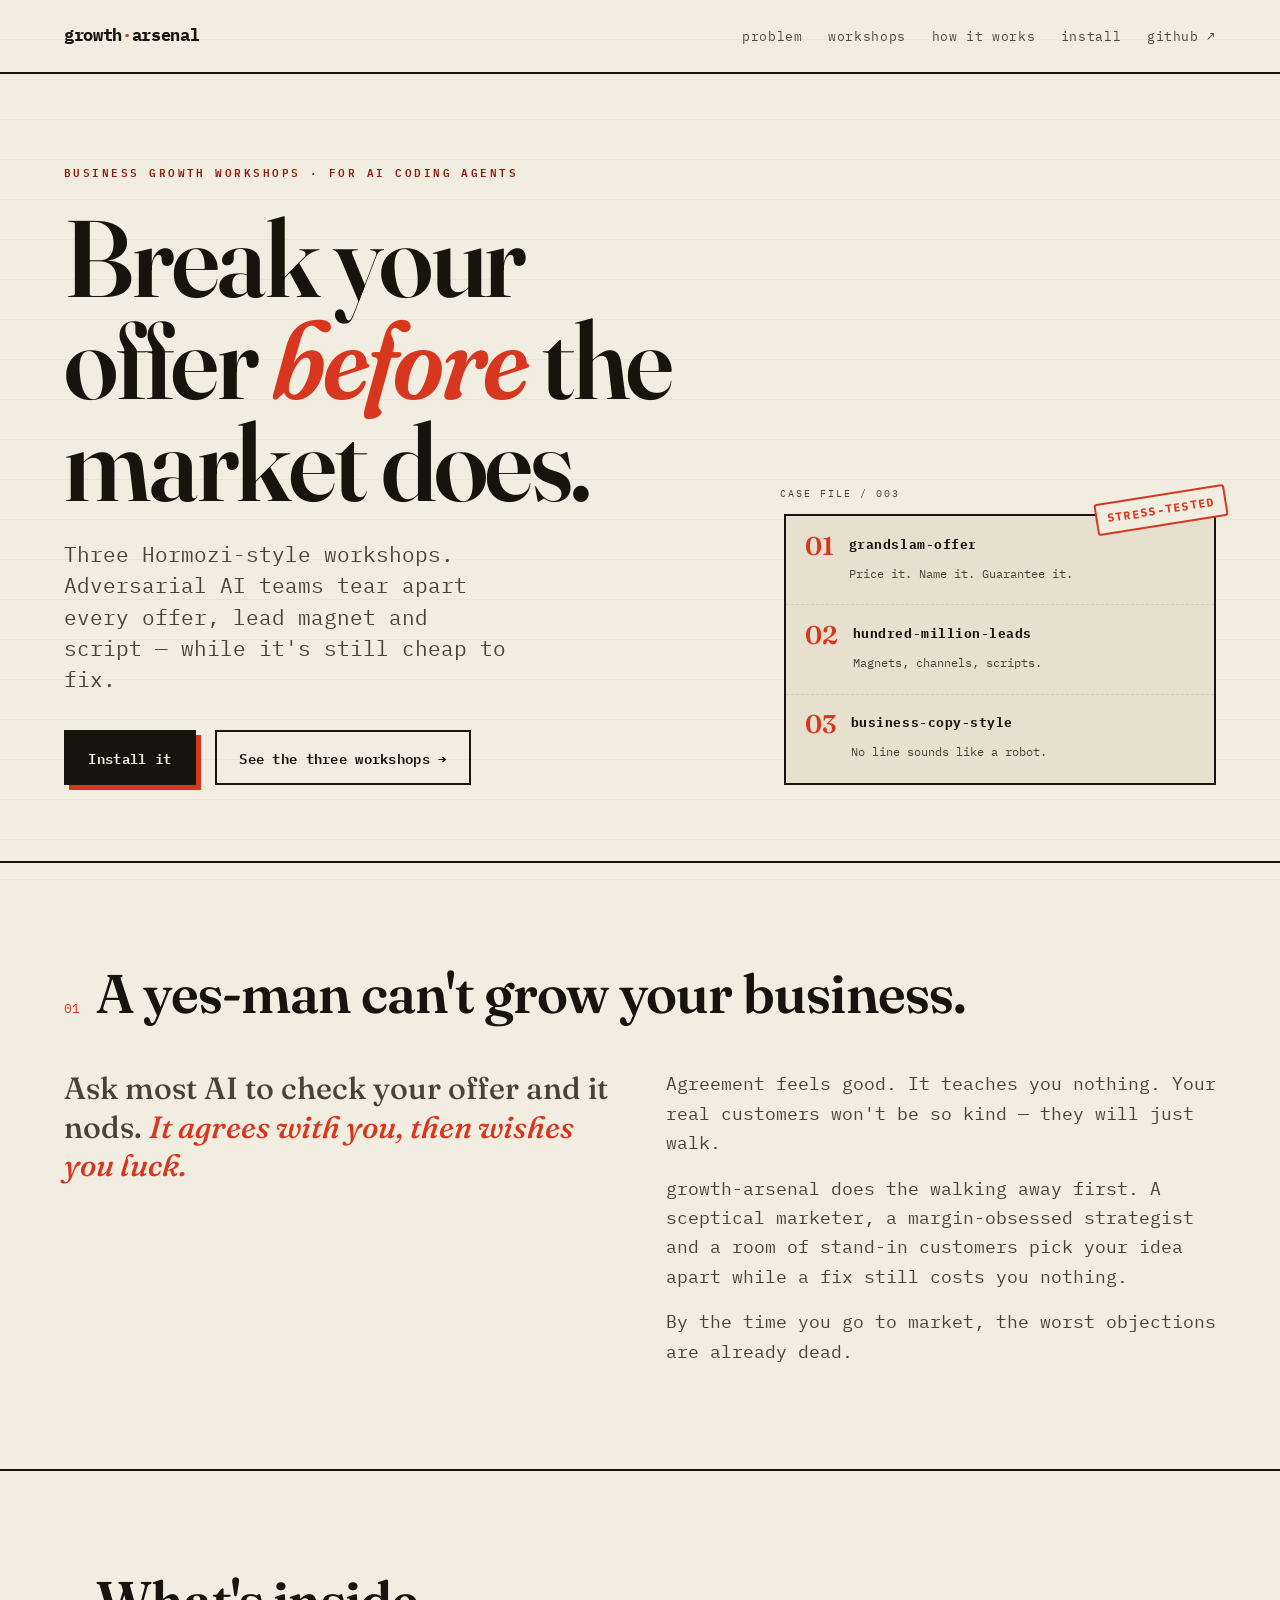
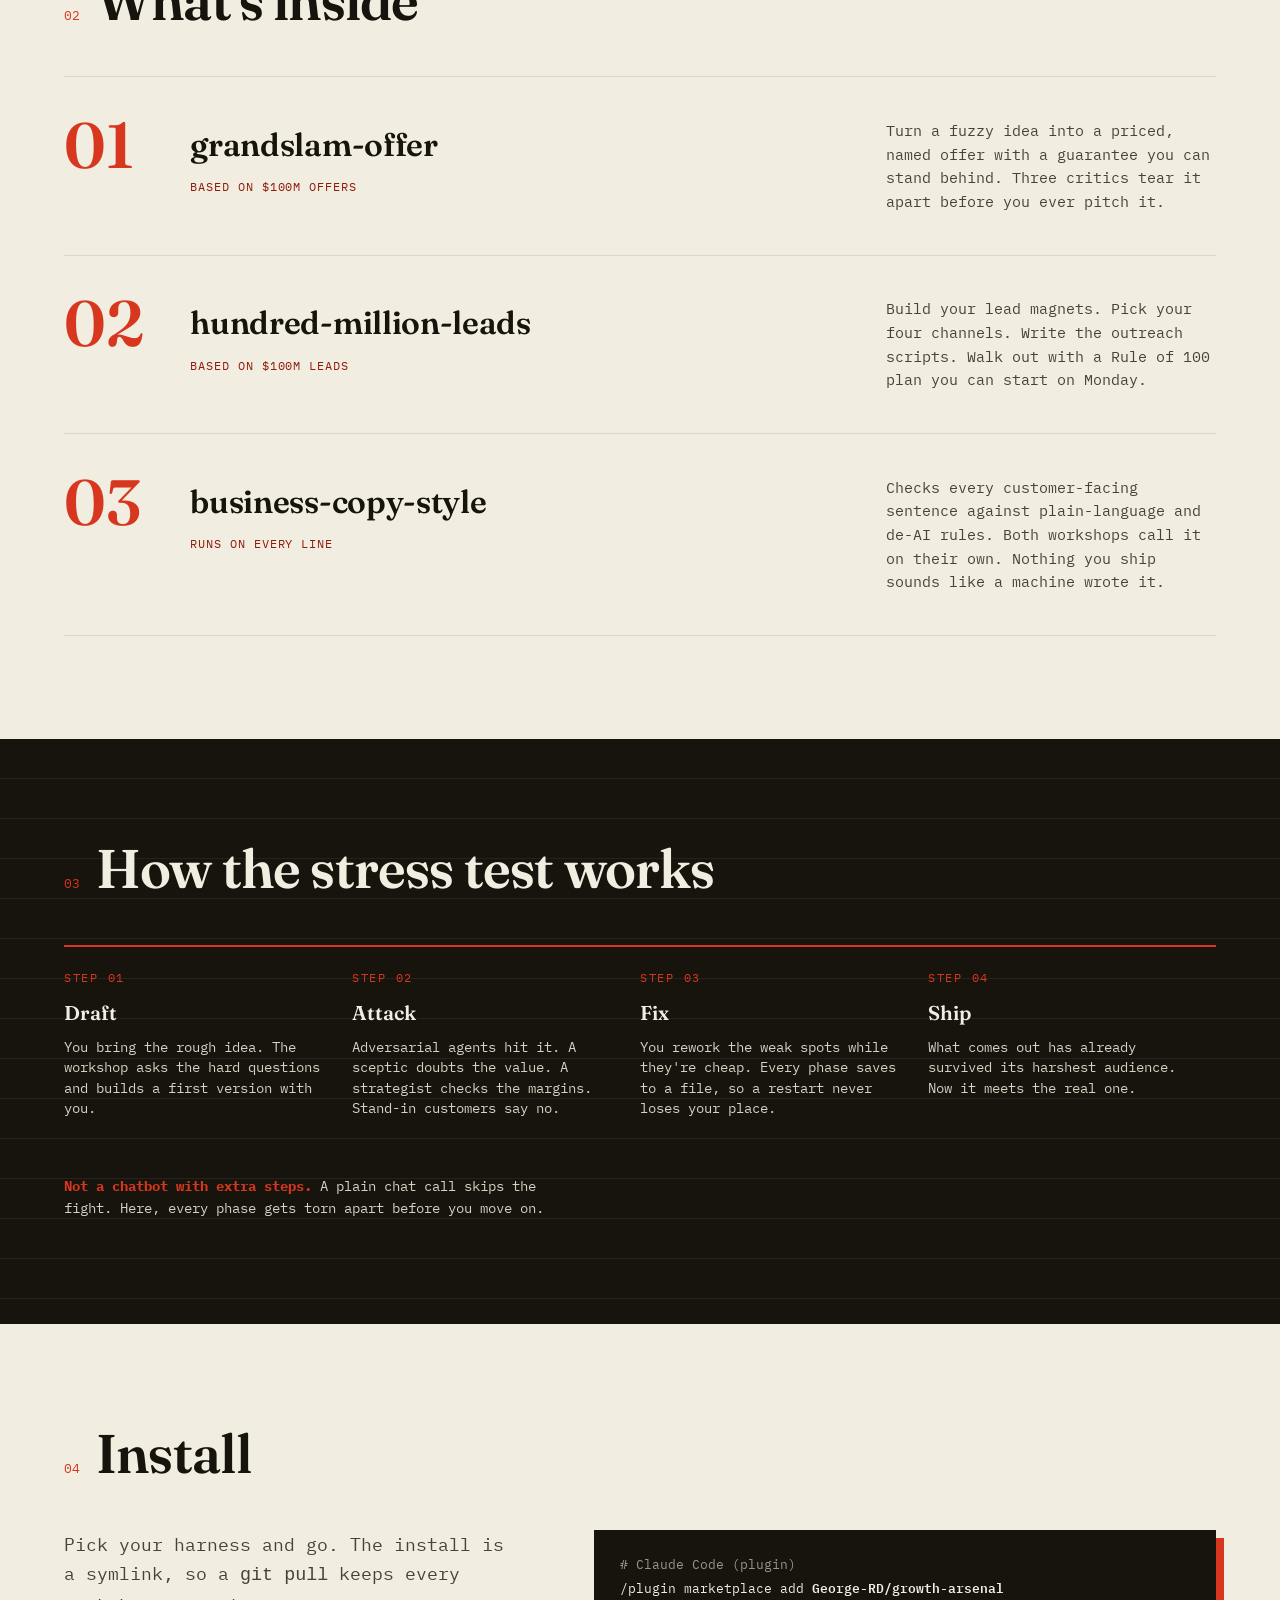
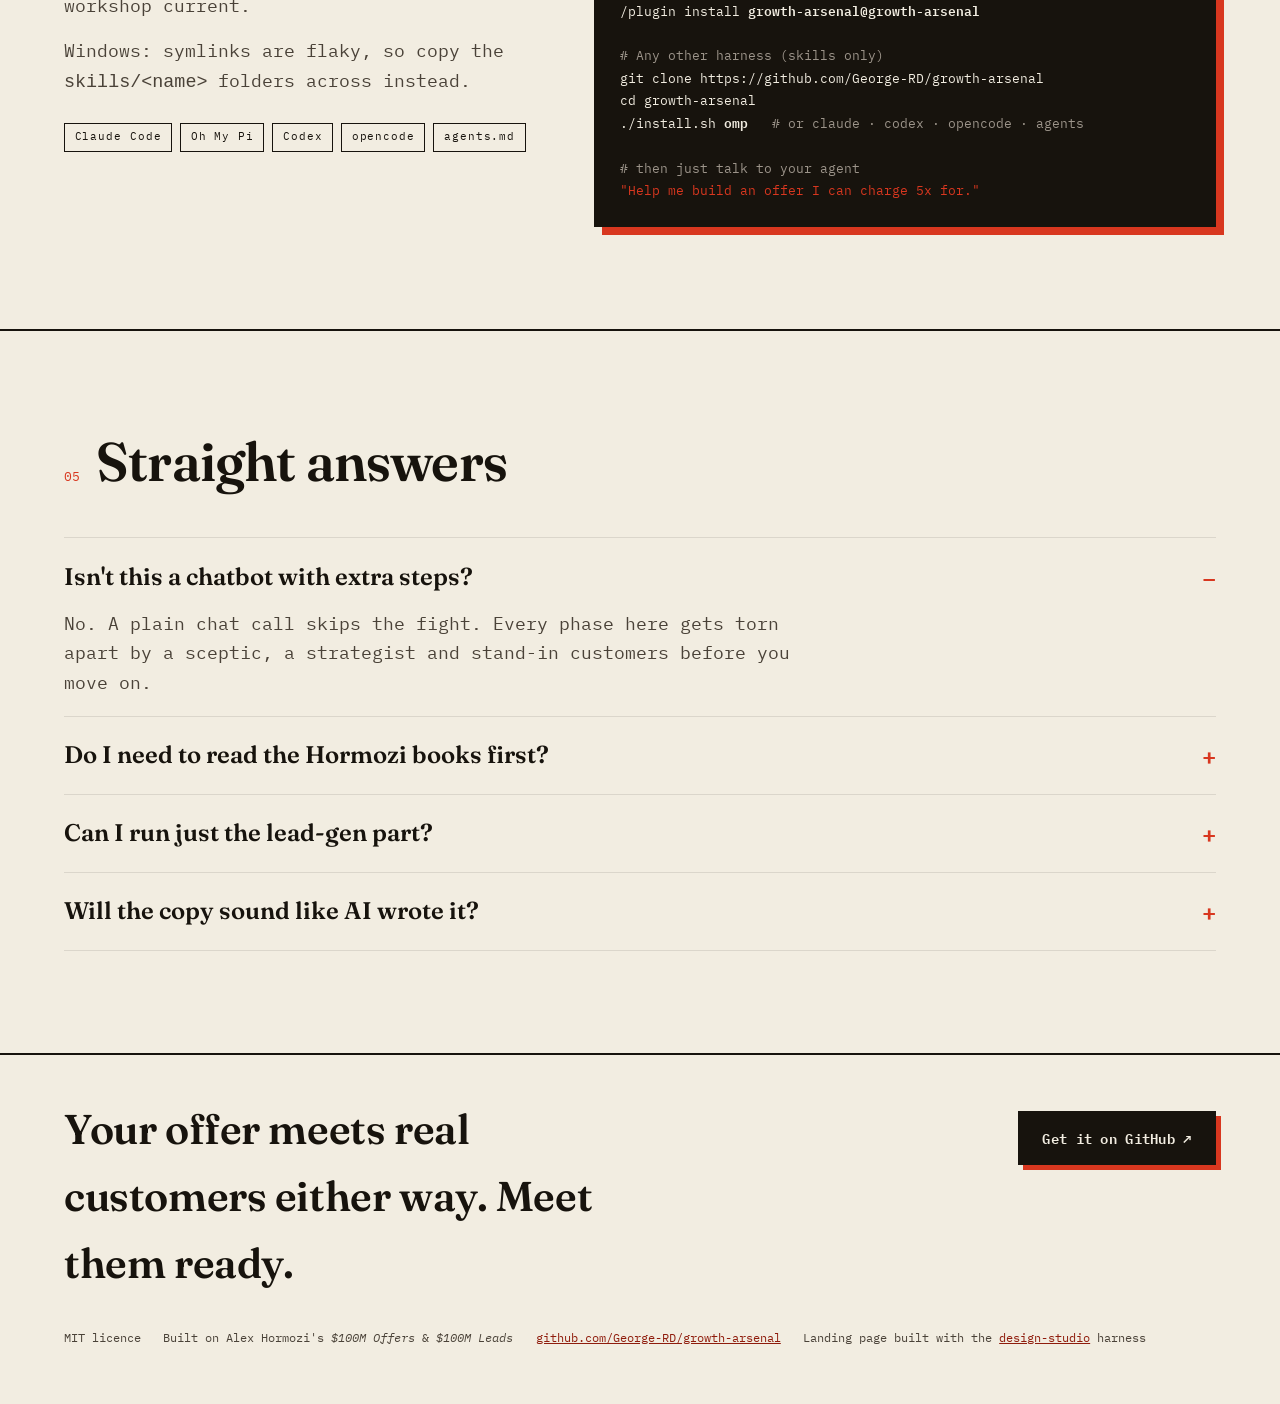
==== docs/index.html @ 95dfd035 "feat(site): add GitHub Pages landing page built with design-studio + business-copy-style" ====
<!doctype html>
<html lang="en-GB">
<head>
  <meta charset="utf-8" />
  <meta name="viewport" content="width=device-width, initial-scale=1" />
  <title>growth-arsenal — offers and lead-gen that survive real customers</title>
  <meta name="description" content="Three Hormozi-style business growth workshops for AI coding agents. Adversarial agent teams tear apart every offer, lead magnet and script before you ship it." />
  <meta property="og:title" content="growth-arsenal" />
  <meta property="og:description" content="Break your offer before the market does. Three adversarial growth workshops for AI coding agents." />
  <meta property="og:type" content="website" />
  <meta property="og:url" content="https://george-rd.github.io/growth-arsenal/" />
  <link rel="preconnect" href="https://fonts.googleapis.com" />
  <link rel="preconnect" href="https://fonts.gstatic.com" crossorigin />
  <link href="https://fonts.googleapis.com/css2?family=Fraunces:ital,opsz,wght@0,9..144,400..700;1,9..144,400..700&family=IBM+Plex+Mono:wght@400;500;600;700&display=swap" rel="stylesheet" />
  <link rel="stylesheet" href="styles.css" />
</head>
<body>

  <header class="wrap topbar">
    <div class="brand">growth<b>·</b>arsenal</div>
    <nav>
      <a href="#problem">problem</a>
      <a href="#workshops">workshops</a>
      <a href="#loop">how it works</a>
      <a href="#install">install</a>
      <a href="https://github.com/George-RD/growth-arsenal">github ↗</a>
    </nav>
  </header>

  <!-- HERO — left-anchored, asymmetric 60/40, dossier panel on the right -->
  <section class="wrap hero">
    <div class="hero-copy">
      <div class="mono-label hero-kicker">Business growth workshops · for AI coding agents</div>
      <h1>Break your offer <span class="hl">before</span> the market does.</h1>
      <p class="lede">Three Hormozi-style workshops. Adversarial AI teams tear apart every offer, lead magnet and script — while it's still cheap to fix.</p>
      <div class="hero-cta">
        <a class="btn" href="#install">Install it</a>
        <a class="btn ghost" href="#workshops">See the three workshops →</a>
      </div>
    </div>

    <aside class="dossier" aria-label="The three workshops">
      <div class="stamp">STRESS-TESTED</div>
      <div class="dossier-row">
        <div class="idx">01</div>
        <div><h4>grandslam-offer</h4><span>Price it. Name it. Guarantee it.</span></div>
      </div>
      <div class="dossier-row">
        <div class="idx">02</div>
        <div><h4>hundred-million-leads</h4><span>Magnets, channels, scripts.</span></div>
      </div>
      <div class="dossier-row">
        <div class="idx">03</div>
        <div><h4>business-copy-style</h4><span>No line sounds like a robot.</span></div>
      </div>
    </aside>
  </section>

  <!-- PROBLEM -->
  <section id="problem" class="wrap rule-top">
    <div class="sec-head"><span class="num">01</span><h2>A yes-man can't grow your business.</h2></div>
    <div class="problem-grid">
      <p class="big">Ask most AI to check your offer and it nods. <em>It agrees with you, then wishes you luck.</em></p>
      <div>
        <p>Agreement feels good. It teaches you nothing. Your real customers won't be so kind — they will just walk.</p>
        <p>growth-arsenal does the walking away first. A sceptical marketer, a margin-obsessed strategist and a room of stand-in customers pick your idea apart while a fix still costs you nothing.</p>
        <p>By the time you go to market, the worst objections are already dead.</p>
      </div>
    </div>
  </section>

  <!-- WORKSHOPS — staggered ledger, not a card grid -->
  <section id="workshops" class="wrap rule-top">
    <div class="sec-head"><span class="num">02</span><h2>What's inside</h2></div>

    <article class="workshop">
      <div class="wnum">01</div>
      <div>
        <h3>grandslam-offer</h3>
        <div class="book">Based on $100M Offers</div>
      </div>
      <p class="desc">Turn a fuzzy idea into a priced, named offer with a guarantee you can stand behind. Three critics tear it apart before you ever pitch it.</p>
    </article>

    <article class="workshop">
      <div class="wnum">02</div>
      <div>
        <h3>hundred-million-leads</h3>
        <div class="book">Based on $100M Leads</div>
      </div>
      <p class="desc">Build your lead magnets. Pick your four channels. Write the outreach scripts. Walk out with a Rule of 100 plan you can start on Monday.</p>
    </article>

    <article class="workshop">
      <div class="wnum">03</div>
      <div>
        <h3>business-copy-style</h3>
        <div class="book">Runs on every line</div>
      </div>
      <p class="desc">Checks every customer-facing sentence against plain-language and de-AI rules. Both workshops call it on their own. Nothing you ship sounds like a machine wrote it.</p>
    </article>
  </section>

  <!-- LOOP -->
  <section id="loop" class="loop">
    <div class="wrap">
      <div class="sec-head"><span class="num">03</span><h2>How the stress test works</h2></div>
      <div class="loop-steps">
        <div class="loop-step">
          <div class="st-n">STEP 01</div>
          <h4>Draft</h4>
          <p>You bring the rough idea. The workshop asks the hard questions and builds a first version with you.</p>
        </div>
        <div class="loop-step">
          <div class="st-n">STEP 02</div>
          <h4>Attack</h4>
          <p>Adversarial agents hit it. A sceptic doubts the value. A strategist checks the margins. Stand-in customers say no.</p>
        </div>
        <div class="loop-step">
          <div class="st-n">STEP 03</div>
          <h4>Fix</h4>
          <p>You rework the weak spots while they're cheap. Every phase saves to a file, so a restart never loses your place.</p>
        </div>
        <div class="loop-step">
          <div class="st-n">STEP 04</div>
          <h4>Ship</h4>
          <p>What comes out has already survived its harshest audience. Now it meets the real one.</p>
        </div>
      </div>
      <p class="loop-note"><b>Not a chatbot with extra steps.</b> A plain chat call skips the fight. Here, every phase gets torn apart before you move on.</p>
    </div>
  </section>

  <!-- INSTALL -->
  <section id="install" class="wrap rule-top">
    <div class="sec-head"><span class="num">04</span><h2>Install</h2></div>
    <div class="install-grid">
      <div>
        <p>Pick your harness and go. The install is a symlink, so a <code>git pull</code> keeps every workshop current.</p>
        <p>Windows: symlinks are flaky, so copy the <code>skills/&lt;name&gt;</code> folders across instead.</p>
        <div class="harness-list">
          <span>Claude Code</span><span>Oh My Pi</span><span>Codex</span><span>opencode</span><span>agents.md</span>
        </div>
      </div>
      <pre class="code"><span class="cm"># Claude Code (plugin)</span>
/plugin marketplace add <b>George-RD/growth-arsenal</b>
/plugin install <b>growth-arsenal@growth-arsenal</b>

<span class="cm"># Any other harness (skills only)</span>
git clone https://github.com/George-RD/growth-arsenal
cd growth-arsenal
./install.sh <b>omp</b>   <span class="cm"># or claude · codex · opencode · agents</span>

<span class="cm"># then just talk to your agent</span>
<span class="ok">"Help me build an offer I can charge 5x for."</span></pre>
    </div>
  </section>

  <!-- FAQ -->
  <section class="wrap rule-top faq">
    <div class="sec-head"><span class="num">05</span><h2>Straight answers</h2></div>
    <details open>
      <summary>Isn't this a chatbot with extra steps?</summary>
      <p>No. A plain chat call skips the fight. Every phase here gets torn apart by a sceptic, a strategist and stand-in customers before you move on.</p>
    </details>
    <details>
      <summary>Do I need to read the Hormozi books first?</summary>
      <p>No. The workshop asks the questions and builds the offer with you, one phase at a time.</p>
    </details>
    <details>
      <summary>Can I run just the lead-gen part?</summary>
      <p>Yes. Each skill stands alone. The leads workshop will nudge you to do the offer first, but it won't block you either way.</p>
    </details>
    <details>
      <summary>Will the copy sound like AI wrote it?</summary>
      <p>No. Every customer-facing line runs through business-copy-style. Plain words. Short sentences. No robot tells.</p>
    </details>
  </section>

  <!-- FOOTER -->
  <footer class="wrap">
    <div class="foot-top">
      <div class="big">Your offer meets real customers either way. Meet them ready.</div>
      <a class="btn" href="https://github.com/George-RD/growth-arsenal">Get it on GitHub ↗</a>
    </div>
    <div class="foot-meta">
      <span>MIT licence</span>
      <span>Built on Alex Hormozi's <em>$100M Offers</em> &amp; <em>$100M Leads</em></span>
      <a href="https://github.com/George-RD/growth-arsenal">github.com/George-RD/growth-arsenal</a>
      <span>Landing page built with the <a href="https://github.com/George-RD/design-studio">design-studio</a> harness</span>
    </div>
  </footer>

</body>
</html>
---- docs/styles.css ----
/* growth-arsenal landing — "interrogation-room severity, plain-spoken warmth"
   Palette as CSS custom properties. Vermilion signal = the adversarial review.
   No purple, no card grid, no centered hero. Left-anchored, asymmetric. */

:root {
  --paper: #f2ede1;
  --paper-2: #e8e0cf;
  --ink: #17130d;
  --ink-soft: #4a4238;
  --signal: #d8371f;      /* vermilion — the red pen */
  --signal-ink: #8f1c0c;
  --line: #17130d1a;
  --stamp: #d8371f;

  --serif: "Fraunces", Georgia, serif;
  --mono: "IBM Plex Mono", ui-monospace, monospace;

  --edge: clamp(1.25rem, 5vw, 6rem);
  --maxw: 1320px;
}

* { box-sizing: border-box; margin: 0; padding: 0; }

html { scroll-behavior: smooth; }

body {
  background: var(--paper);
  color: var(--ink);
  font-family: var(--mono);
  font-size: clamp(1rem, 0.9rem + 0.4vw, 1.15rem);
  line-height: 1.6;
  -webkit-font-smoothing: antialiased;
  overflow-x: hidden;
}

/* faint paper grain / rule lines so the field isn't flat white */
body::before {
  content: "";
  position: fixed;
  inset: 0;
  pointer-events: none;
  background-image: repeating-linear-gradient(
    to bottom, transparent 0 39px, var(--line) 39px 40px);
  opacity: 0.35;
  z-index: 0;
}

a { color: inherit; }

.wrap { max-width: var(--maxw); margin-inline: auto; padding-inline: var(--edge); position: relative; z-index: 1; }

.mono-label {
  font-family: var(--mono);
  font-size: 0.7rem;
  letter-spacing: 0.22em;
  text-transform: uppercase;
  color: var(--signal-ink);
  font-weight: 600;
}

/* ---------- top bar ---------- */
.topbar {
  display: flex;
  align-items: baseline;
  justify-content: space-between;
  padding-block: 1.4rem;
  border-bottom: 2px solid var(--ink);
}
.brand {
  font-family: var(--mono);
  font-weight: 700;
  letter-spacing: -0.02em;
  font-size: 1.05rem;
}
.brand b { color: var(--signal); }
.topbar nav { display: flex; gap: clamp(0.8rem, 2vw, 2rem); font-size: 0.8rem; letter-spacing: 0.05em; }
.topbar nav a { text-decoration: none; opacity: 0.75; }
.topbar nav a:hover { opacity: 1; color: var(--signal); }

/* ---------- hero ---------- */
.hero {
  display: grid;
  grid-template-columns: 1.55fr 1fr;
  gap: clamp(1.5rem, 4vw, 4rem);
  padding-block: clamp(3rem, 7vw, 6.5rem) clamp(3rem, 6vw, 5rem);
  align-items: end;
}
.hero-kicker { margin-bottom: 1.6rem; }
.hero h1 {
  font-family: var(--serif);
  font-weight: 600;
  font-variation-settings: "opsz" 144, "SOFT" 0, "WONK" 1;
  font-size: clamp(2.8rem, 8.5vw, 7.2rem);
  line-height: 0.94;
  letter-spacing: -0.02em;
  text-wrap: balance;
}
.hero h1 .hl {
  color: var(--signal);
  font-style: italic;
  font-variation-settings: "opsz" 144, "SOFT" 60, "WONK" 1;
}
.hero p.lede {
  margin-top: 1.6rem;
  max-width: 34ch;
  font-size: clamp(1.05rem, 1rem + 0.5vw, 1.3rem);
  line-height: 1.5;
  color: var(--ink-soft);
}
.hero-cta { margin-top: 2.2rem; display: flex; flex-wrap: wrap; gap: 0.9rem 1.2rem; align-items: center; }

.btn {
  font-family: var(--mono);
  font-weight: 600;
  font-size: 0.9rem;
  letter-spacing: 0.02em;
  text-decoration: none;
  padding: 0.85rem 1.4rem;
  border: 2px solid var(--ink);
  background: var(--ink);
  color: var(--paper);
  transition: transform 0.12s ease, box-shadow 0.12s ease;
  box-shadow: 5px 5px 0 var(--signal);
}
.btn:hover { transform: translate(-2px, -2px); box-shadow: 7px 7px 0 var(--signal); }
.btn.ghost { background: transparent; color: var(--ink); box-shadow: none; }
.btn.ghost:hover { box-shadow: none; color: var(--signal); border-color: var(--signal); transform: none; }

/* the dossier panel — 3 skills stacked like a case file, not a grid */
.dossier {
  border: 2px solid var(--ink);
  background: var(--paper-2);
  position: relative;
  align-self: end;
}
.dossier::before {
  content: "CASE FILE / 003";
  position: absolute;
  top: -1.9rem; left: -0.4rem;
  font-family: var(--mono);
  font-size: 0.62rem;
  letter-spacing: 0.2em;
  color: var(--ink-soft);
}
.stamp {
  position: absolute;
  top: -1.4rem; right: -0.8rem;
  transform: rotate(-9deg);
  border: 2.5px solid var(--stamp);
  color: var(--stamp);
  font-family: var(--mono);
  font-weight: 700;
  font-size: 0.72rem;
  letter-spacing: 0.12em;
  padding: 0.3rem 0.6rem;
  background: var(--paper);
  border-radius: 3px;
}
.dossier-row {
  display: grid;
  grid-template-columns: auto 1fr;
  gap: 0.9rem;
  padding: 1.1rem 1.2rem;
  border-bottom: 1.5px dashed var(--line);
}
.dossier-row:last-child { border-bottom: 0; }
.dossier-row .idx { font-family: var(--serif); font-size: 1.6rem; font-weight: 600; color: var(--signal); line-height: 1; }
.dossier-row h4 { font-family: var(--mono); font-size: 0.82rem; letter-spacing: 0.04em; margin-bottom: 0.15rem; }
.dossier-row span { font-size: 0.75rem; color: var(--ink-soft); }

/* ---------- section scaffolding ---------- */
section { padding-block: clamp(3.5rem, 8vw, 7rem); position: relative; }
.rule-top { border-top: 2px solid var(--ink); }

.sec-head { display: flex; align-items: baseline; gap: 1rem; margin-bottom: clamp(1.8rem, 4vw, 3rem); }
.sec-head .num { font-family: var(--mono); font-size: 0.8rem; color: var(--signal); }
.sec-head h2 {
  font-family: var(--serif);
  font-weight: 600;
  font-size: clamp(1.9rem, 4.5vw, 3.4rem);
  line-height: 1.02;
  letter-spacing: -0.015em;
  text-wrap: balance;
}

/* ---------- problem ---------- */
.problem-grid { display: grid; grid-template-columns: 1fr 1fr; gap: clamp(1.5rem, 4vw, 3.5rem); align-items: start; }
.problem-grid .big {
  font-family: var(--serif);
  font-size: clamp(1.5rem, 2.4vw, 2.1rem);
  line-height: 1.25;
  font-weight: 500;
}
.problem-grid .big em { color: var(--signal); font-style: italic; }
.problem-grid p { color: var(--ink-soft); margin-bottom: 1rem; }
.problem-grid p:last-child { margin-bottom: 0; }

/* ---------- workshops: staggered ledger, alternating alignment ---------- */
.workshop {
  display: grid;
  grid-template-columns: 5.5rem 1fr minmax(0, 30ch);
  gap: clamp(1rem, 3vw, 2.5rem);
  padding-block: clamp(1.8rem, 3.5vw, 2.6rem);
  border-top: 1.5px solid var(--line);
  align-items: start;
}
.workshop:last-child { border-bottom: 1.5px solid var(--line); }
.workshop .wnum {
  font-family: var(--serif);
  font-size: clamp(2.4rem, 5vw, 4rem);
  font-weight: 600;
  color: var(--signal);
  line-height: 0.8;
}
.workshop h3 { font-family: var(--serif); font-weight: 600; font-size: clamp(1.4rem, 2.6vw, 2rem); letter-spacing: -0.01em; }
.workshop .book { font-family: var(--mono); font-size: 0.72rem; letter-spacing: 0.08em; color: var(--signal-ink); margin-top: 0.5rem; text-transform: uppercase; }
.workshop p { color: var(--ink-soft); font-size: 0.95rem; line-height: 1.55; }
.workshop:hover .wnum { transform: translateX(6px); transition: transform 0.15s ease; }

/* ---------- loop / how it works ---------- */
.loop { background: var(--ink); color: var(--paper); }
.loop::after {
  content: ""; position: absolute; inset: 0;
  background-image: repeating-linear-gradient(to bottom, transparent 0 39px, #ffffff10 39px 40px);
  pointer-events: none;
}
.loop .sec-head h2 { color: var(--paper); }
.loop .sec-head .num { color: var(--signal); }
.loop-steps { display: grid; grid-template-columns: repeat(4, 1fr); gap: 0; counter-reset: step; }
.loop-step { padding: 1.4rem 1.2rem 1.4rem 0; border-top: 2px solid var(--signal); }
.loop-step .st-n { font-family: var(--mono); font-size: 0.72rem; color: var(--signal); letter-spacing: 0.15em; }
.loop-step h4 { font-family: var(--serif); font-weight: 600; font-size: 1.25rem; margin: 0.6rem 0 0.5rem; }
.loop-step p { font-size: 0.85rem; color: #d8d1c2; line-height: 1.5; }
.loop-note { margin-top: 2.2rem; font-family: var(--mono); font-size: 0.85rem; color: #d8d1c2; max-width: 60ch; }
.loop-note b { color: var(--signal); }

/* ---------- install ---------- */
.install-grid { display: grid; grid-template-columns: 1fr 1.3fr; gap: clamp(1.5rem, 4vw, 3.5rem); align-items: start; }
.install-grid p { color: var(--ink-soft); margin-bottom: 1rem; max-width: 40ch; }
.code {
  background: var(--ink);
  color: var(--paper);
  font-family: var(--mono);
  font-size: 0.82rem;
  line-height: 1.7;
  padding: 1.4rem 1.5rem;
  border: 2px solid var(--ink);
  overflow-x: auto;
  box-shadow: 8px 8px 0 var(--signal);
}
.code .cm { color: #9c948a; }
.code .ok { color: var(--signal); }
.code b { color: #f2ede1; font-weight: 600; }
.harness-list { margin-top: 1.6rem; display: flex; flex-wrap: wrap; gap: 0.5rem; }
.harness-list span {
  font-family: var(--mono); font-size: 0.7rem; letter-spacing: 0.08em;
  border: 1.5px solid var(--ink); padding: 0.3rem 0.6rem;
}

/* ---------- faq ---------- */
.faq details {
  border-top: 1.5px solid var(--line);
  padding: 1.2rem 0;
}
.faq details:last-child { border-bottom: 1.5px solid var(--line); }
.faq summary {
  font-family: var(--serif); font-weight: 600; font-size: clamp(1.15rem, 2vw, 1.5rem);
  cursor: pointer; list-style: none; display: flex; justify-content: space-between; gap: 1rem;
}
.faq summary::-webkit-details-marker { display: none; }
.faq summary::after { content: "+"; color: var(--signal); font-family: var(--mono); }
.faq details[open] summary::after { content: "\2212"; }
.faq p { color: var(--ink-soft); margin-top: 0.8rem; max-width: 66ch; }

/* ---------- footer ---------- */
footer { border-top: 2px solid var(--ink); padding-block: 2.6rem 3.5rem; }
.foot-top { display: flex; flex-wrap: wrap; justify-content: space-between; gap: 1.5rem; align-items: baseline; }
.foot-top .big { font-family: var(--serif); font-weight: 600; font-size: clamp(1.6rem, 4vw, 2.6rem); letter-spacing: -0.01em; max-width: 22ch; }
.foot-meta { font-size: 0.78rem; color: var(--ink-soft); margin-top: 2rem; display: flex; flex-wrap: wrap; gap: 0.4rem 1.4rem; }
.foot-meta a { color: var(--signal-ink); }

/* ---------- responsive ---------- */
@media (max-width: 860px) {
  .hero { grid-template-columns: 1fr; align-items: start; }
  .dossier { margin-top: 2.5rem; }
  .problem-grid, .install-grid { grid-template-columns: 1fr; }
  .loop-steps { grid-template-columns: 1fr 1fr; }
  .workshop { grid-template-columns: 3rem 1fr; }
  .workshop p.desc { grid-column: 1 / -1; }
}
@media (max-width: 520px) {
  .topbar nav { display: none; }
  .loop-steps { grid-template-columns: 1fr; }
  .stamp { right: 0; top: -1.2rem; font-size: 0.64rem; }
  .hero h1 { font-size: clamp(2.6rem, 12vw, 4rem); }
}

@media (prefers-reduced-motion: reduce) {
  * { scroll-behavior: auto; transition: none !important; }
}
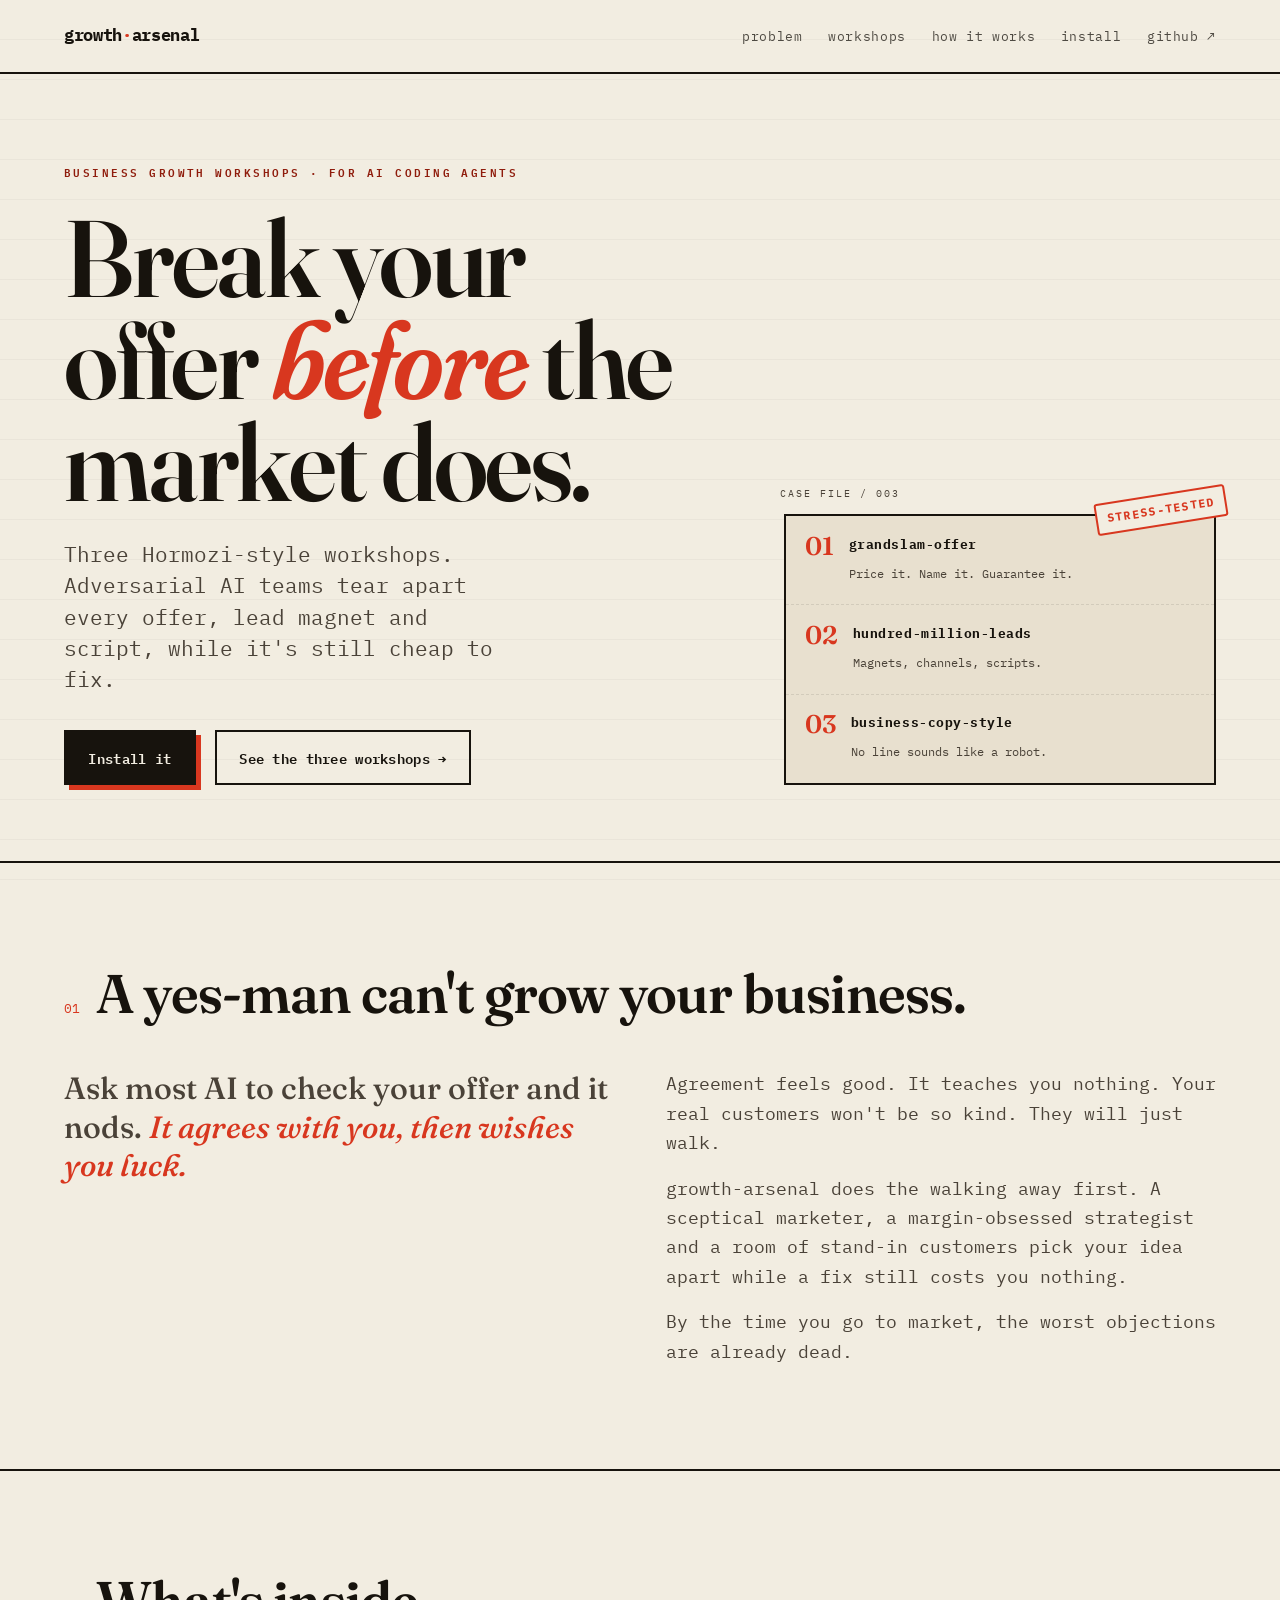
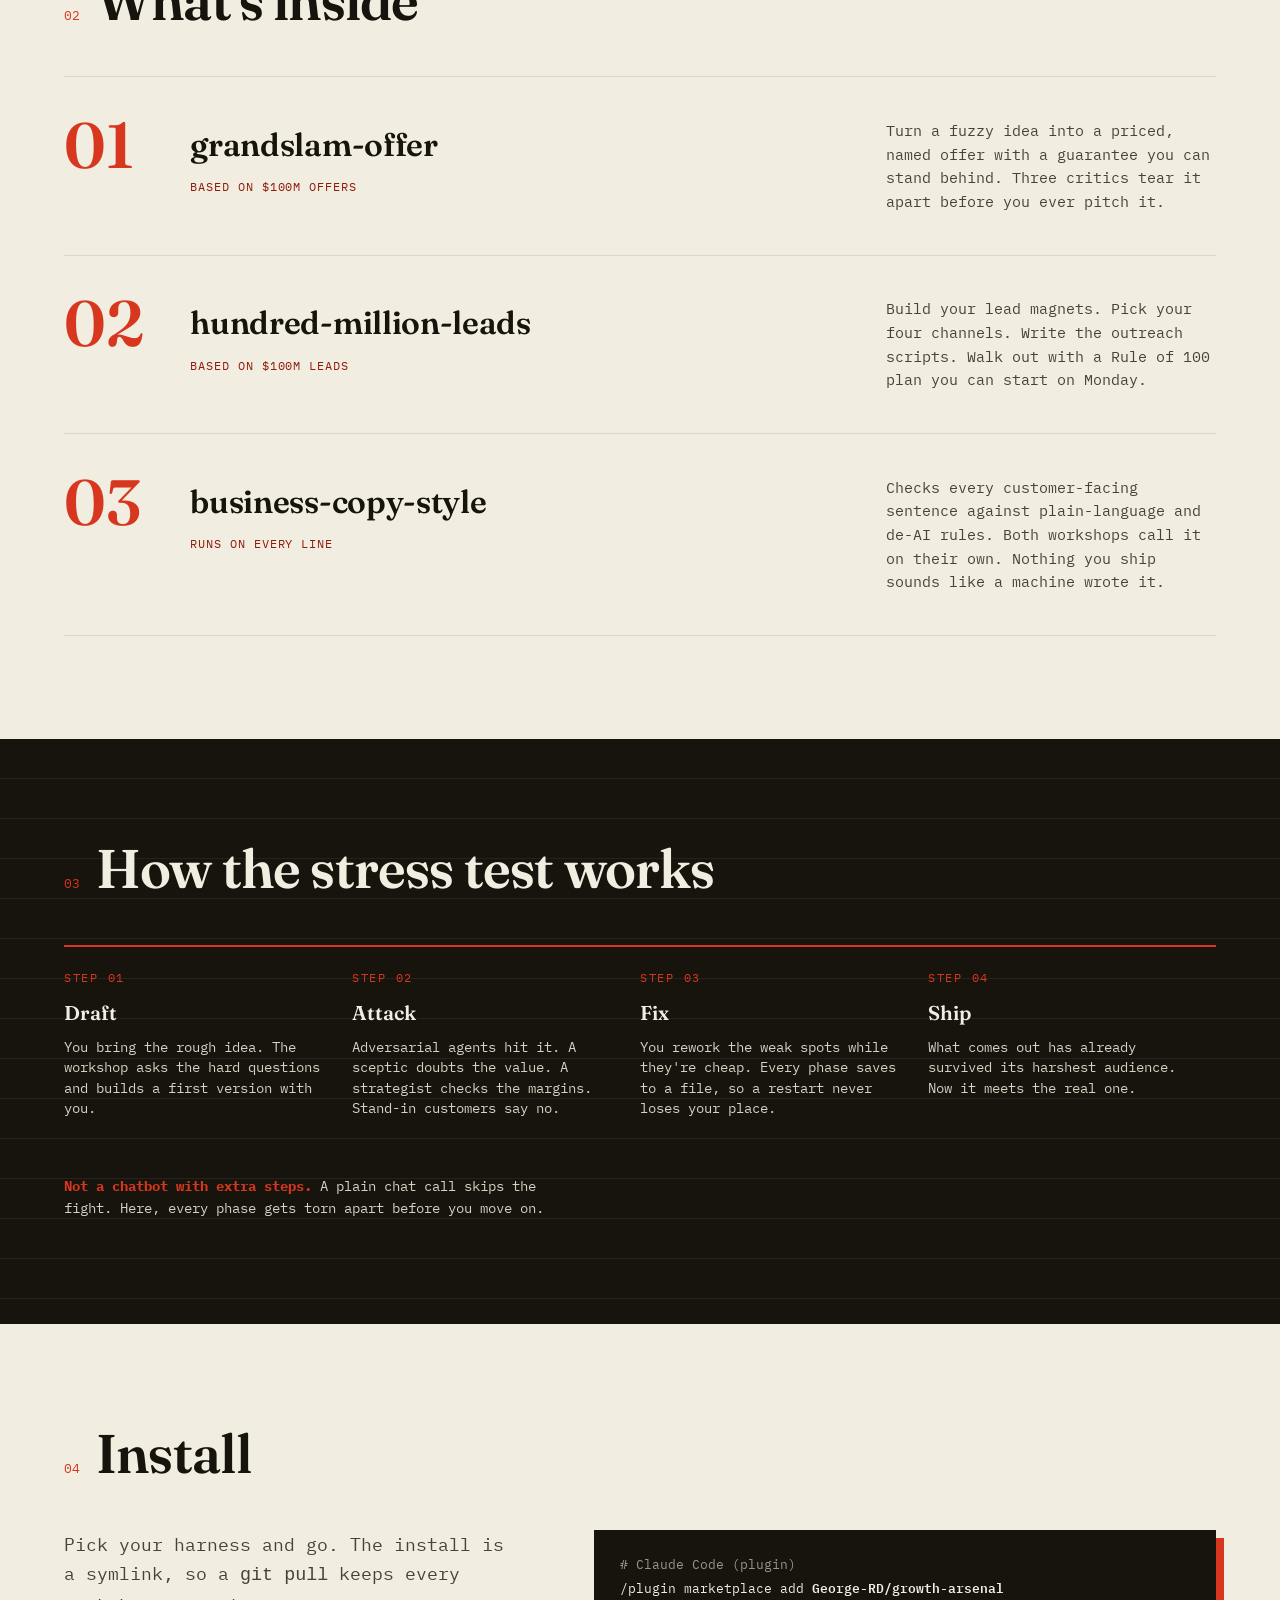
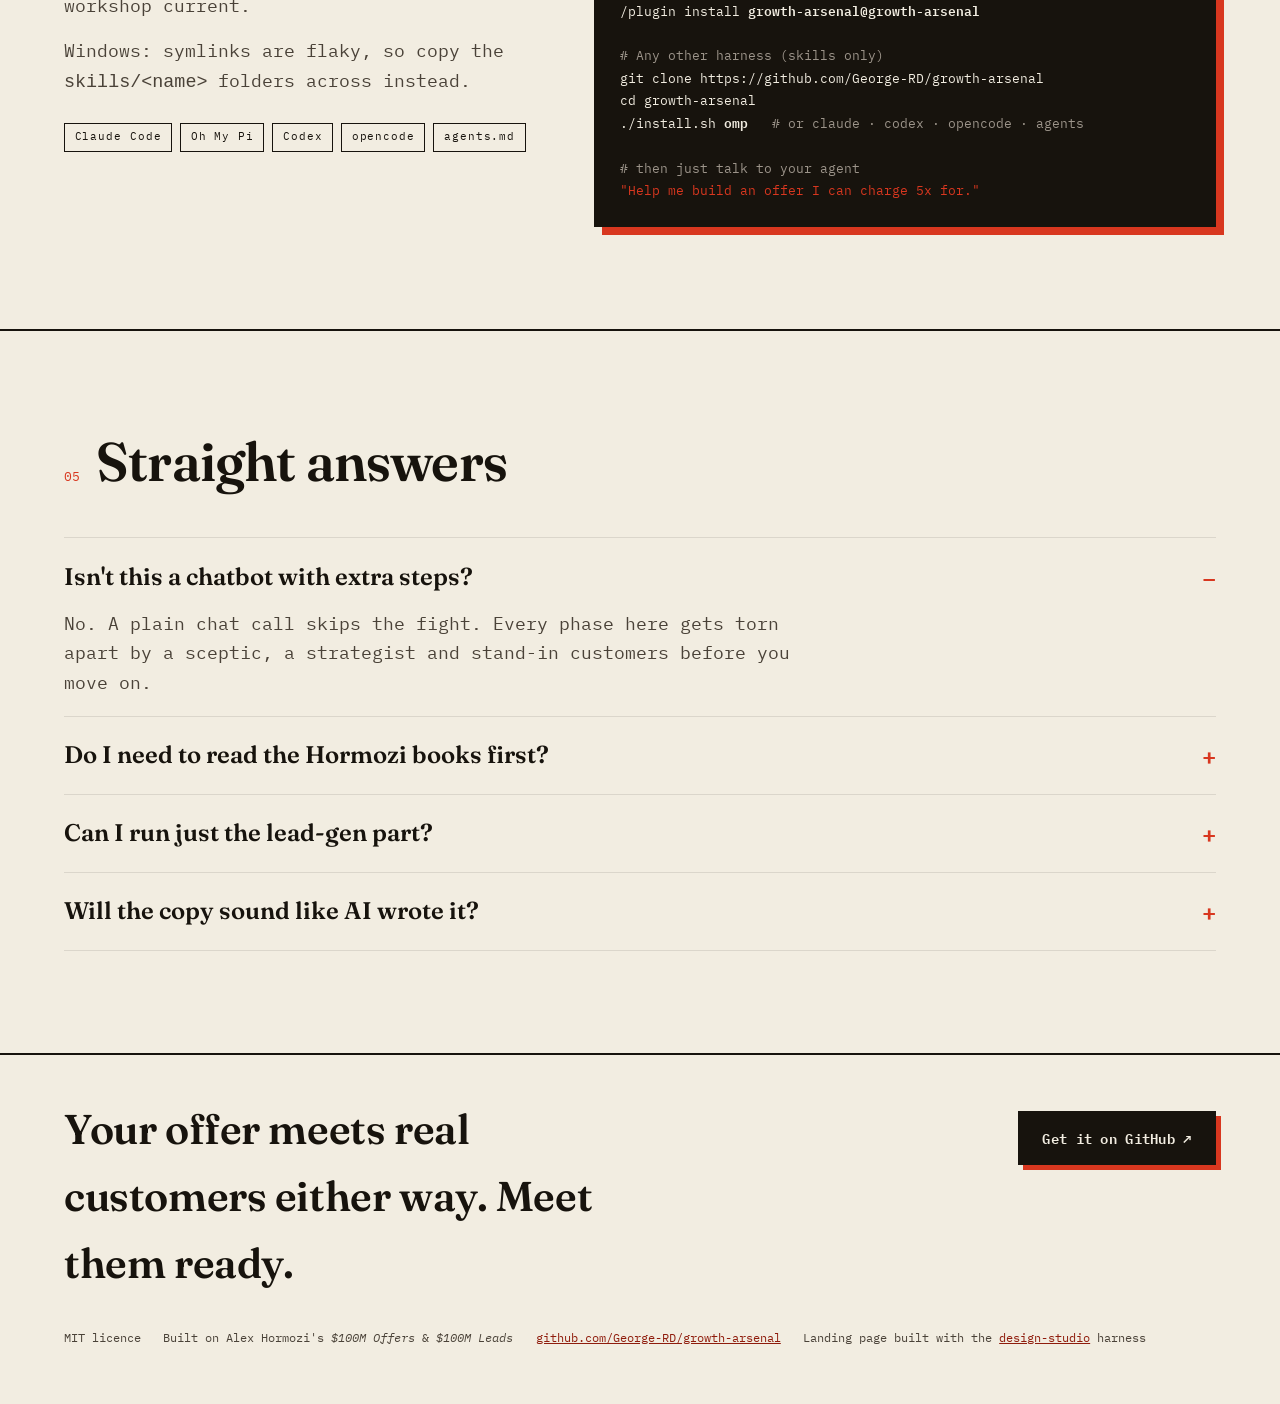
==== commit b0aba2aa: "fix(copy): cut em dashes from landing + README marketing copy Dogfooded business-copy-style's own co" ====
--- a/docs/index.html
+++ b/docs/index.html
@@ -32,7 +32,7 @@
     <div class="hero-copy">
       <div class="mono-label hero-kicker">Business growth workshops · for AI coding agents</div>
       <h1>Break your offer <span class="hl">before</span> the market does.</h1>
-      <p class="lede">Three Hormozi-style workshops. Adversarial AI teams tear apart every offer, lead magnet and script — while it's still cheap to fix.</p>
+      <p class="lede">Three Hormozi-style workshops. Adversarial AI teams tear apart every offer, lead magnet and script, while it's still cheap to fix.</p>
       <div class="hero-cta">
         <a class="btn" href="#install">Install it</a>
         <a class="btn ghost" href="#workshops">See the three workshops →</a>
@@ -62,7 +62,7 @@
     <div class="problem-grid">
       <p class="big">Ask most AI to check your offer and it nods. <em>It agrees with you, then wishes you luck.</em></p>
       <div>
-        <p>Agreement feels good. It teaches you nothing. Your real customers won't be so kind — they will just walk.</p>
+        <p>Agreement feels good. It teaches you nothing. Your real customers won't be so kind. They will just walk.</p>
         <p>growth-arsenal does the walking away first. A sceptical marketer, a margin-obsessed strategist and a room of stand-in customers pick your idea apart while a fix still costs you nothing.</p>
         <p>By the time you go to market, the worst objections are already dead.</p>
       </div>
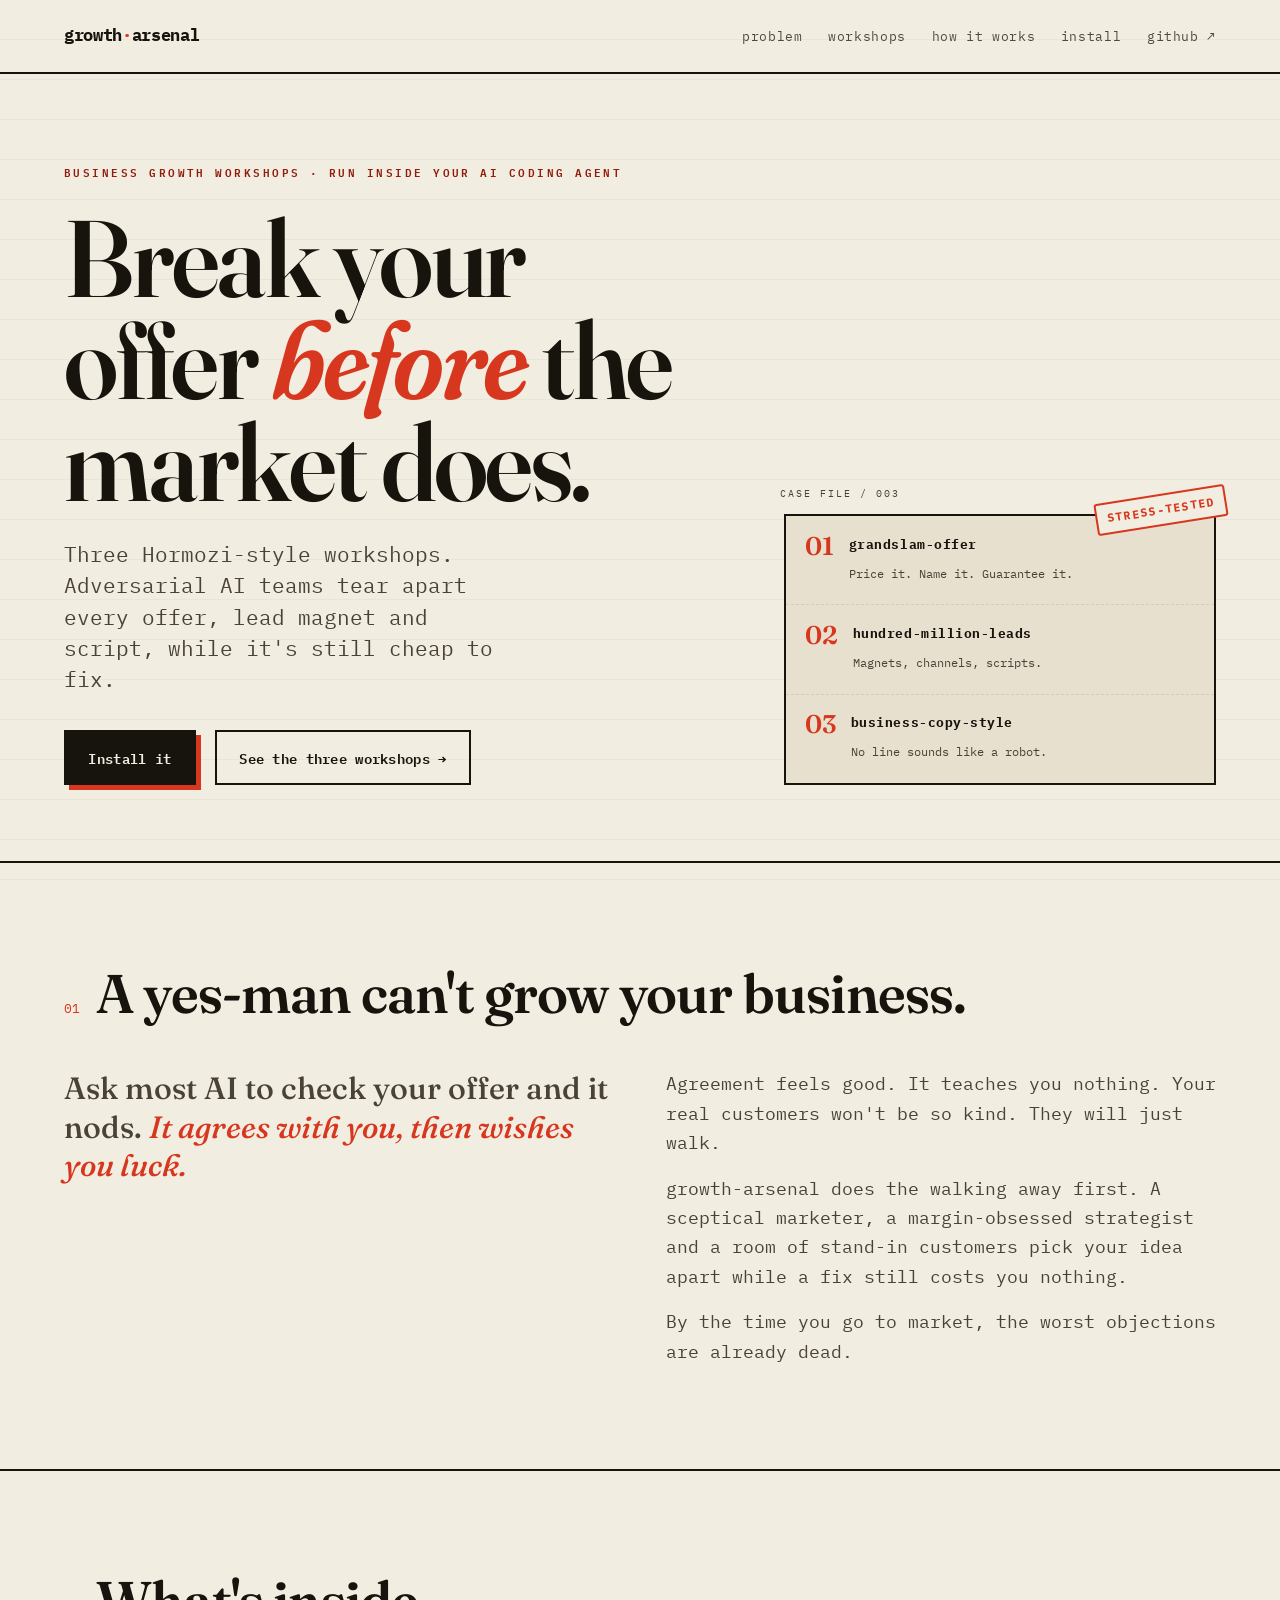
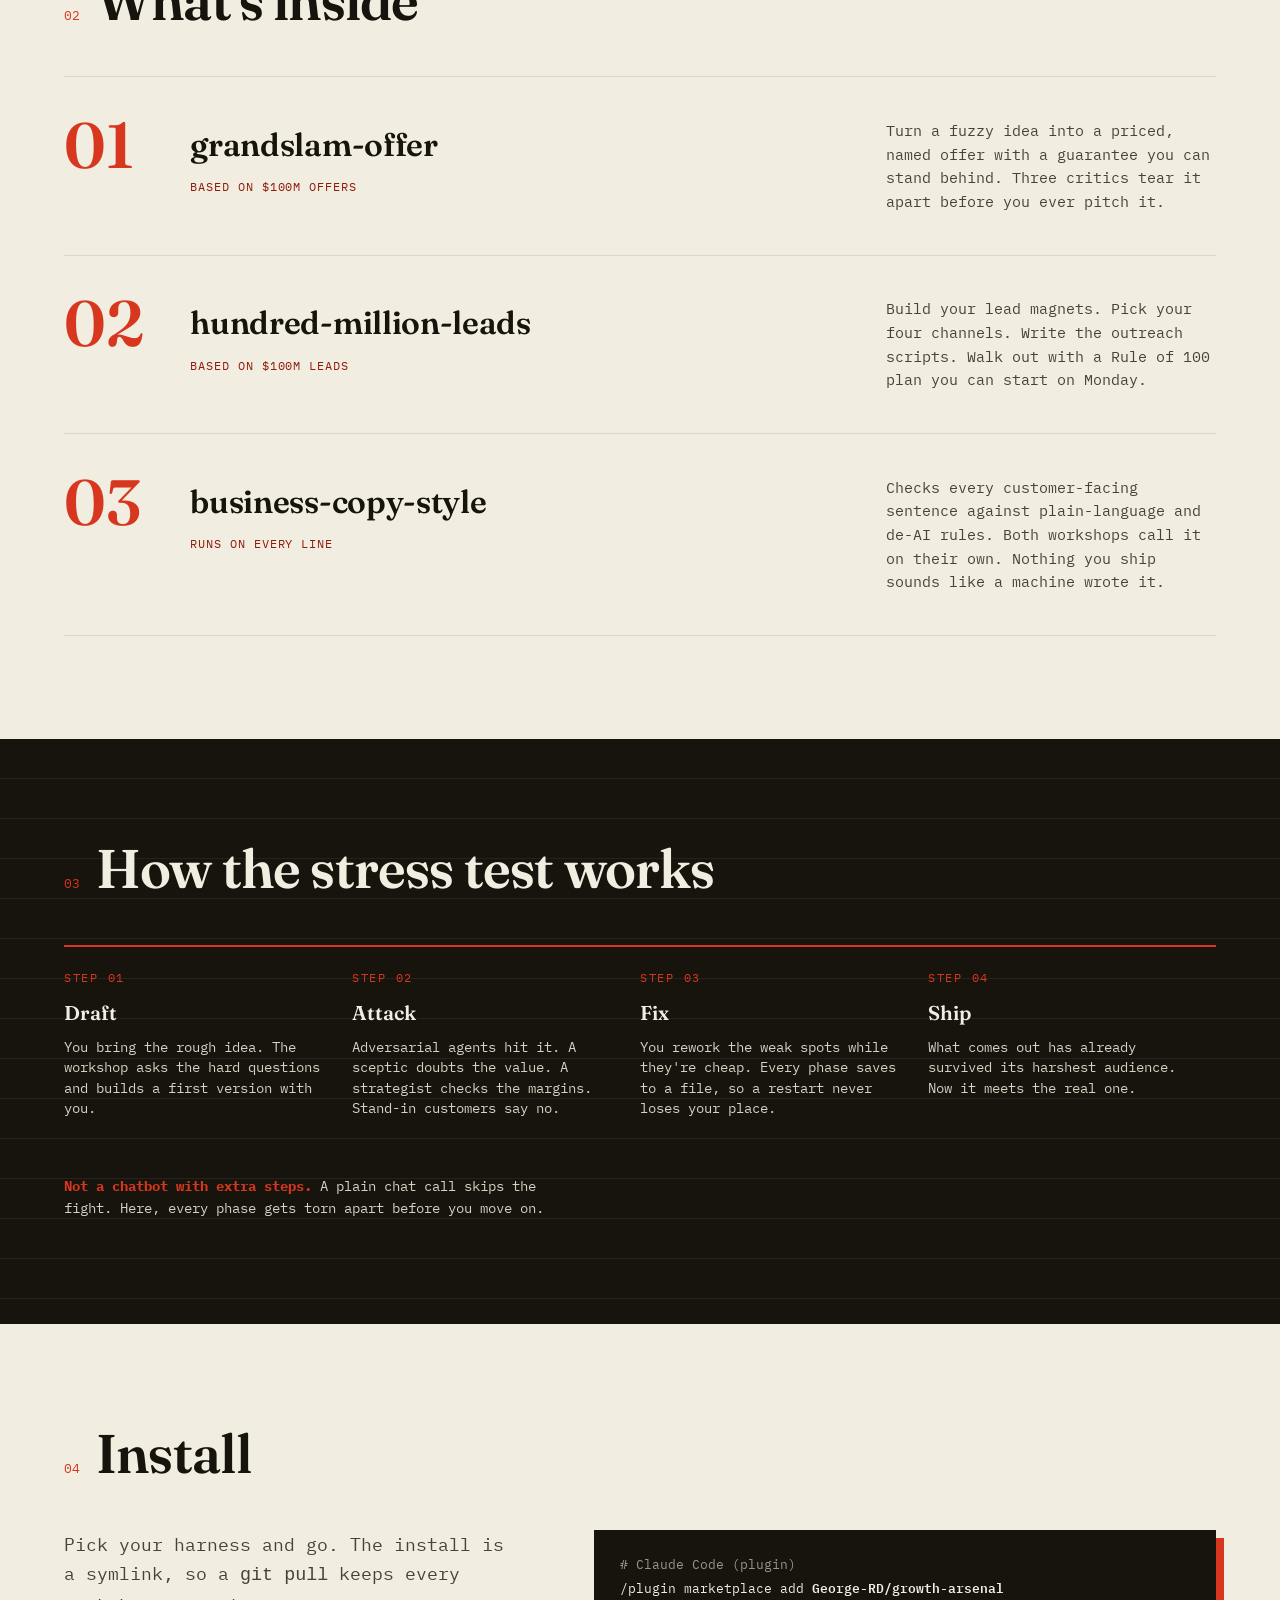
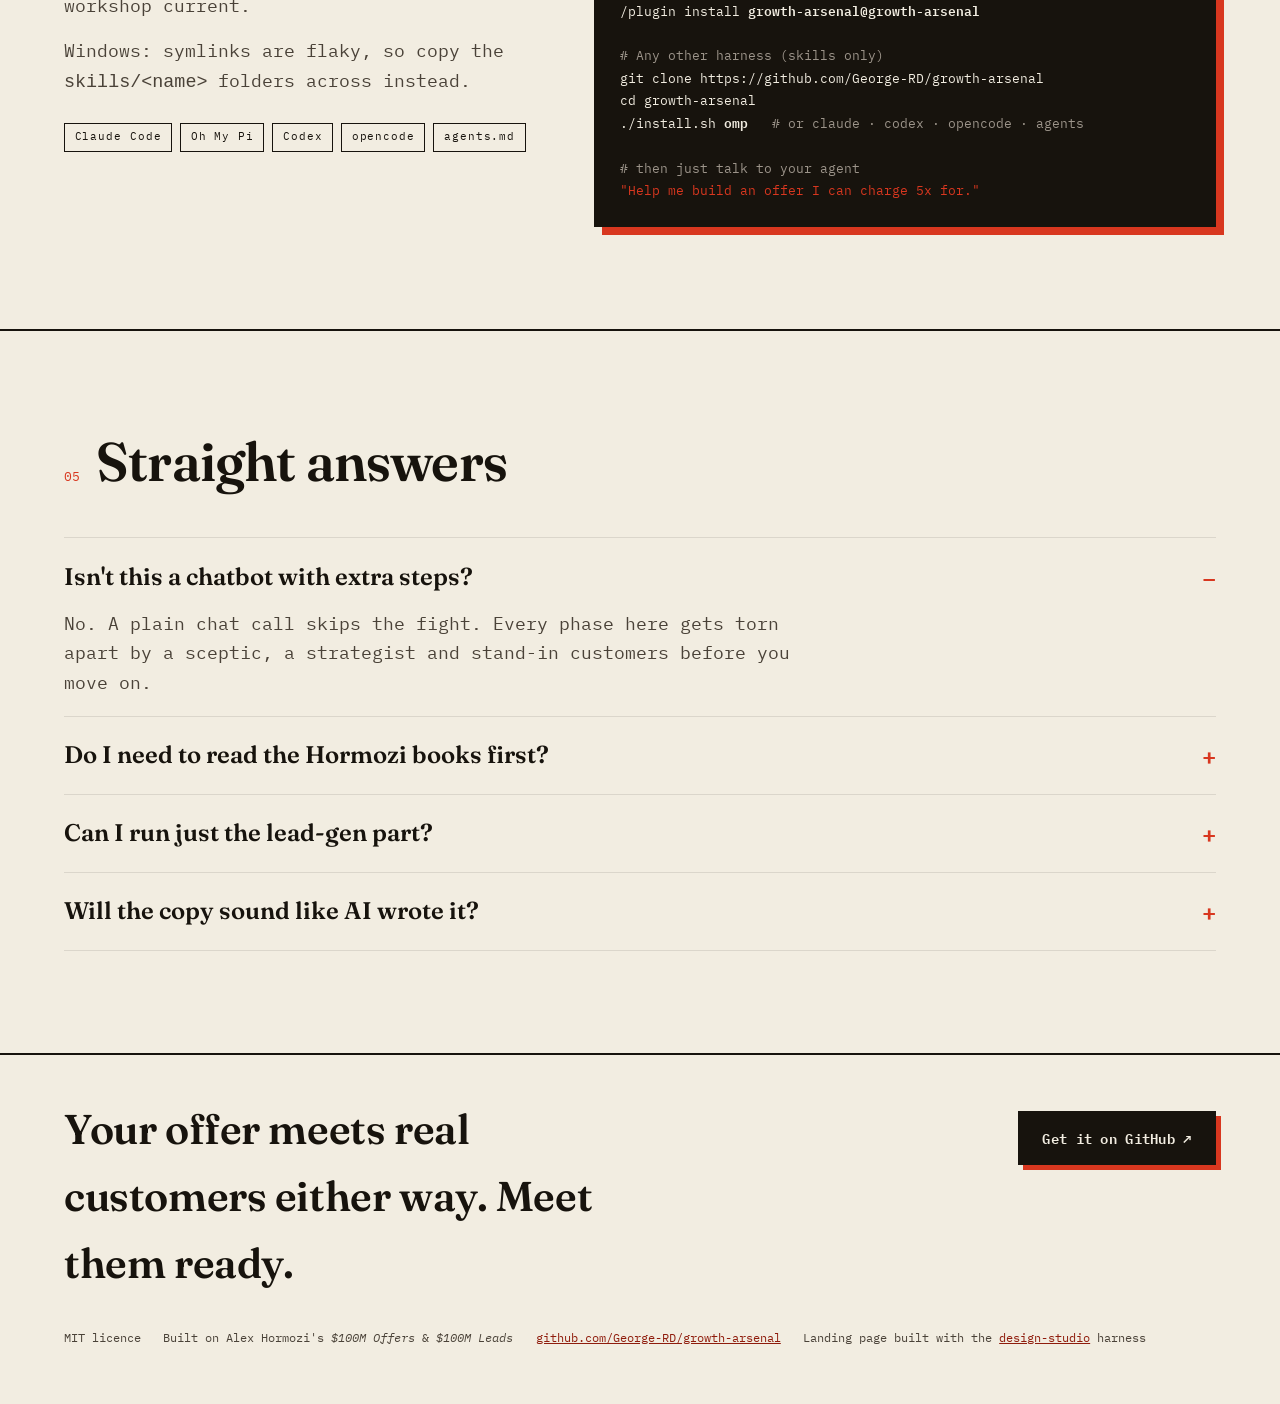
==== commit bec38995: "fix(copy): clarify hero kicker audience (human, not the AI) The blind reader panel (per business-cop" ====
--- a/docs/index.html
+++ b/docs/index.html
@@ -30,7 +30,7 @@
   <!-- HERO — left-anchored, asymmetric 60/40, dossier panel on the right -->
   <section class="wrap hero">
     <div class="hero-copy">
-      <div class="mono-label hero-kicker">Business growth workshops · for AI coding agents</div>
+      <div class="mono-label hero-kicker">Business growth workshops · run inside your AI coding agent</div>
       <h1>Break your offer <span class="hl">before</span> the market does.</h1>
       <p class="lede">Three Hormozi-style workshops. Adversarial AI teams tear apart every offer, lead magnet and script, while it's still cheap to fix.</p>
       <div class="hero-cta">
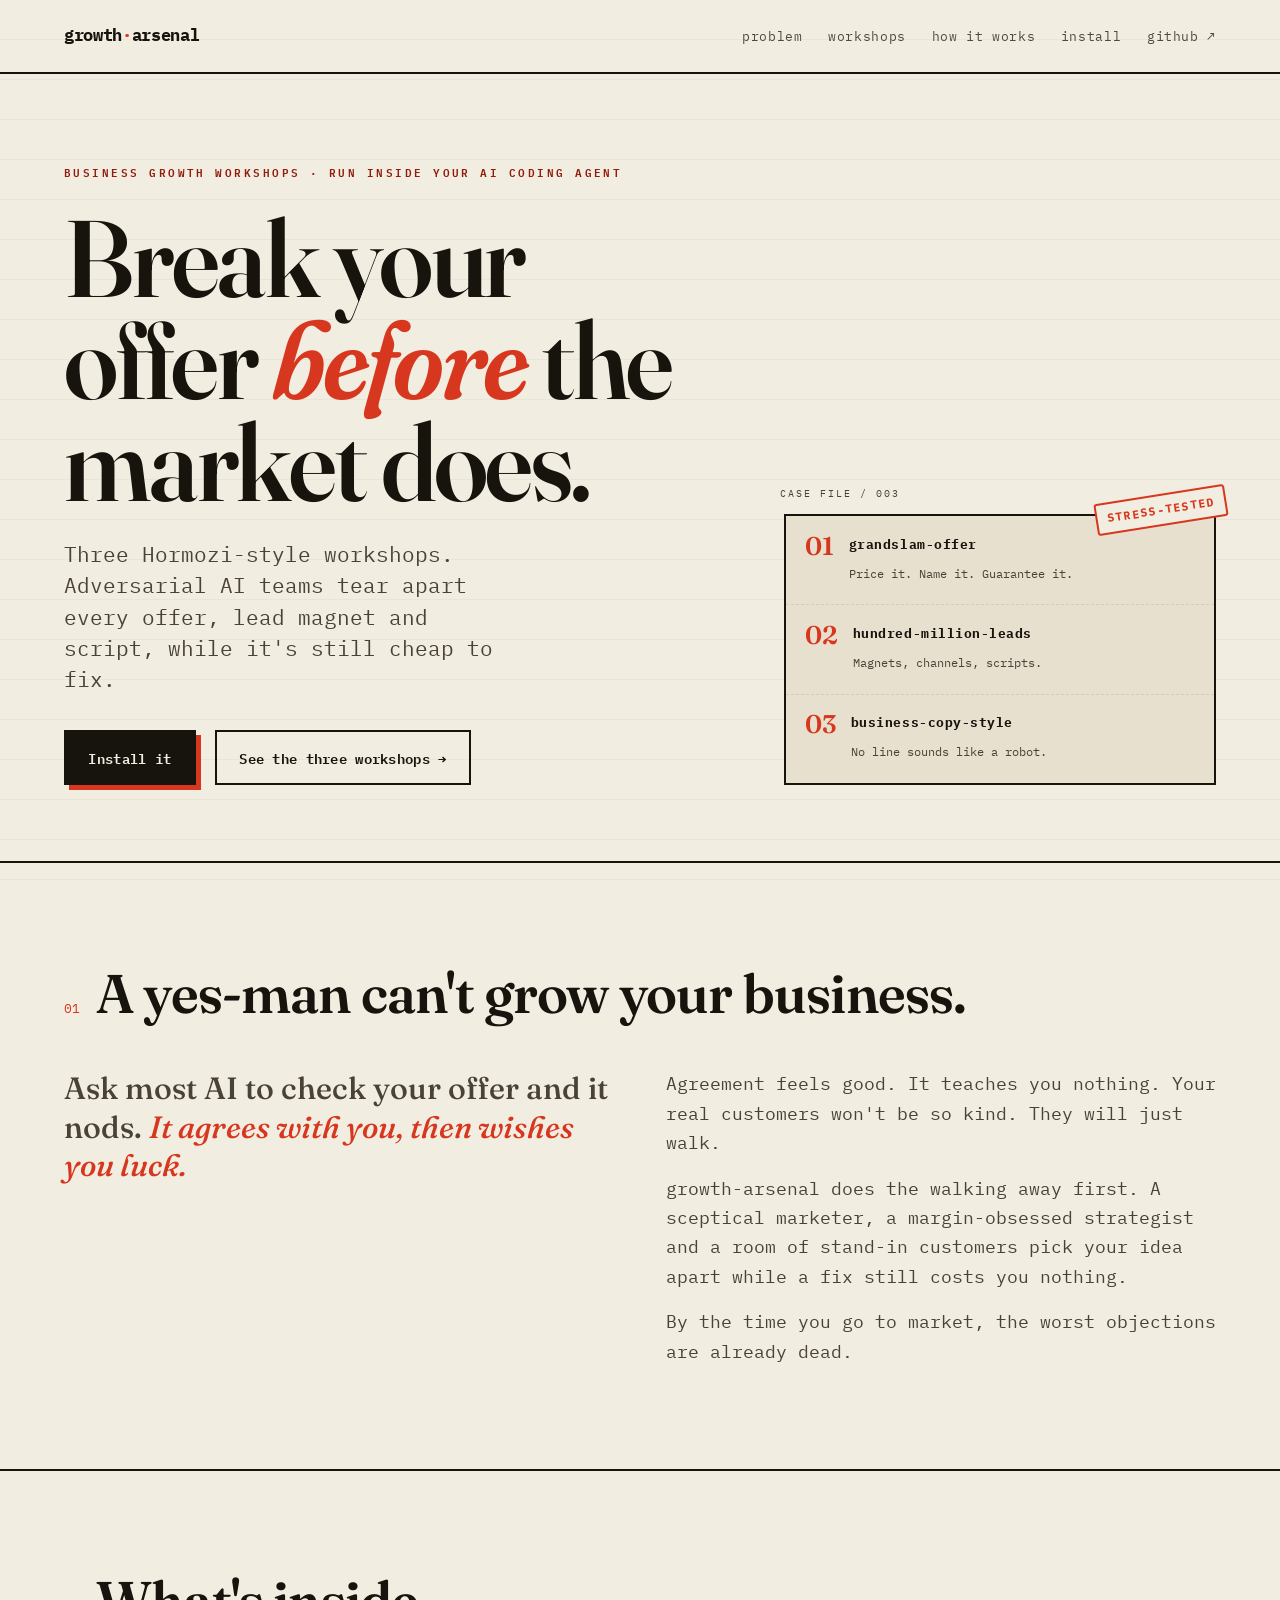
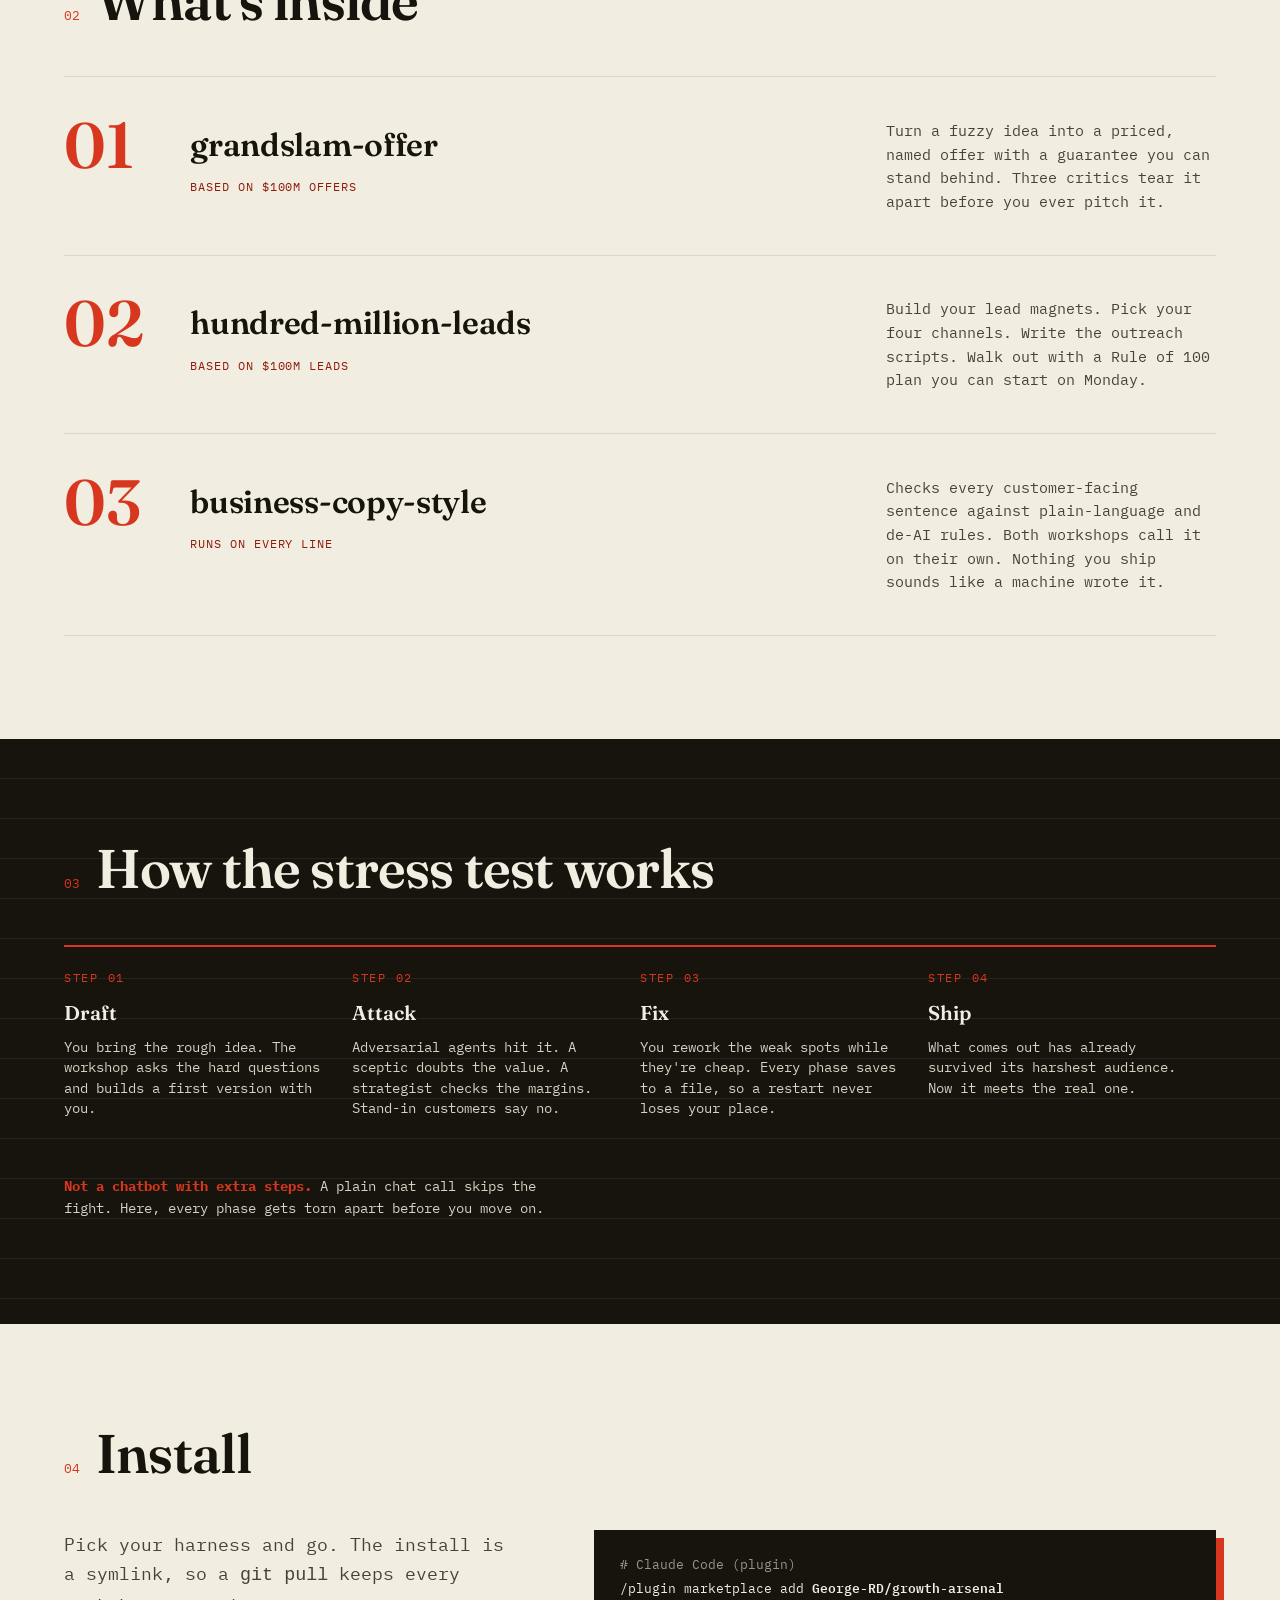
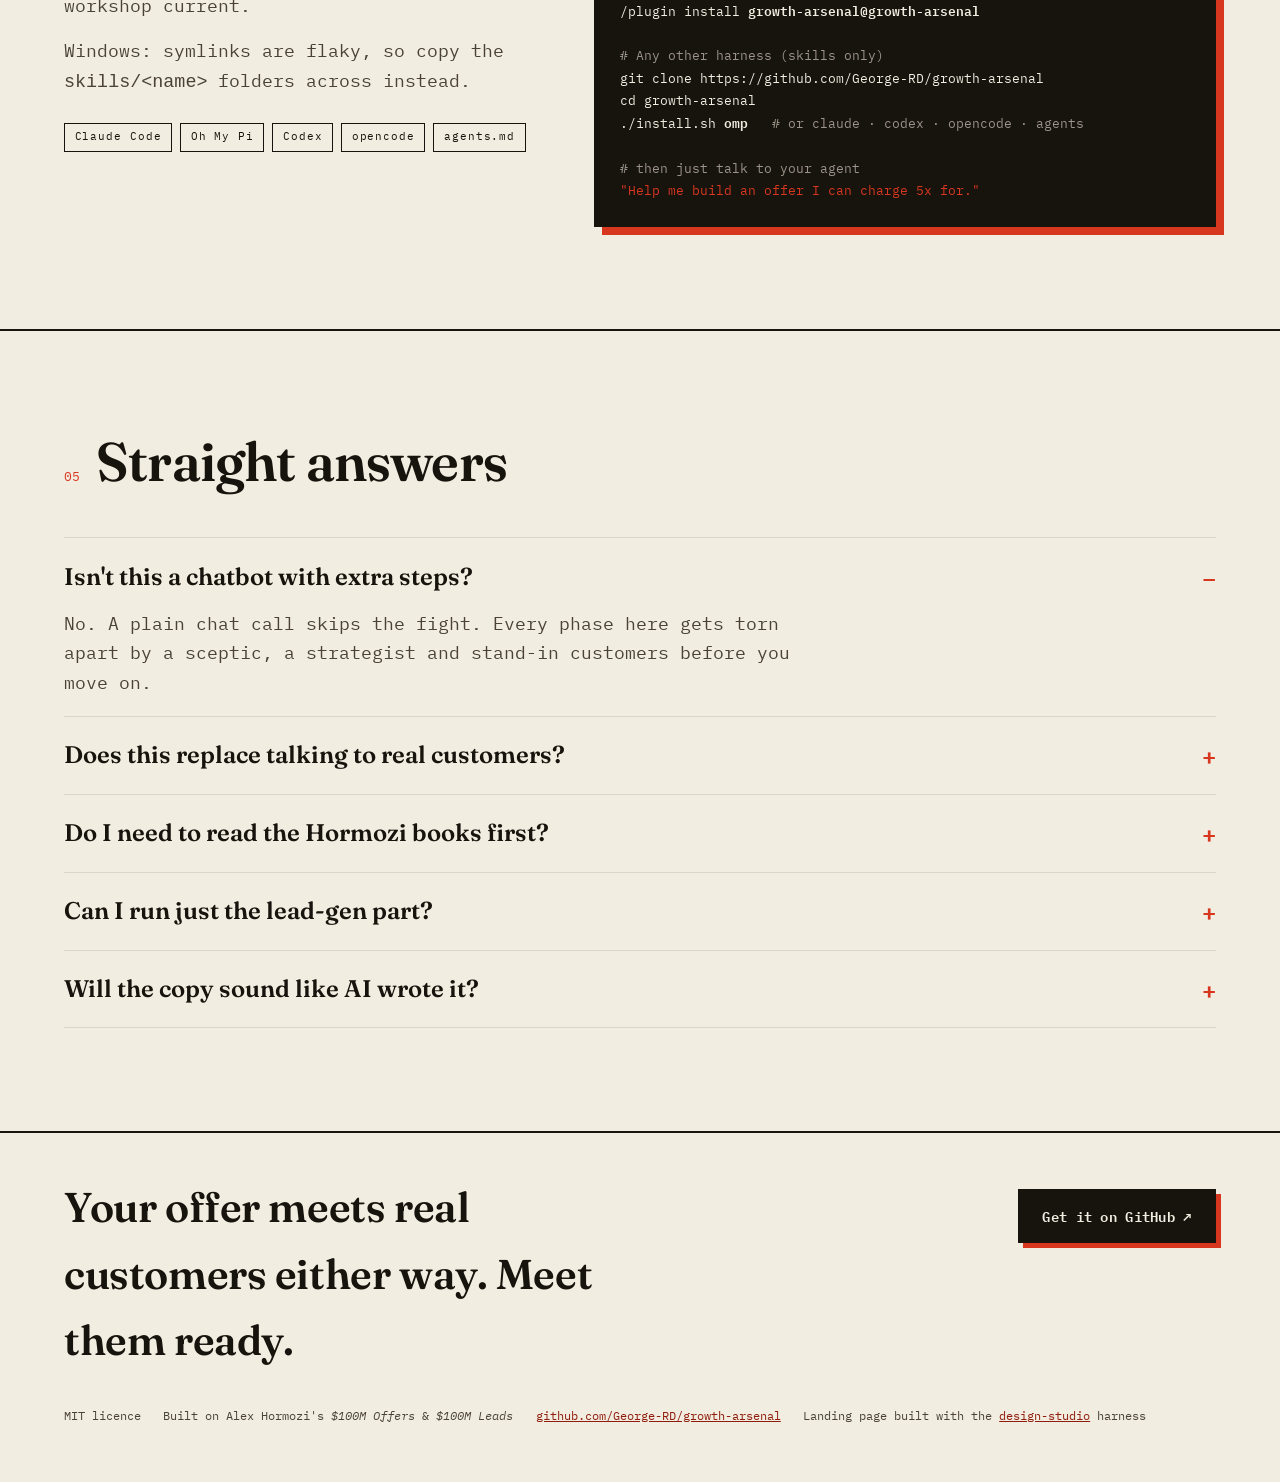
==== commit fac4a005: "docs(copy): align README framing + add honest "not a replacement" FAQ Follows the hero kicker reword" ====
--- a/docs/index.html
+++ b/docs/index.html
@@ -164,6 +164,10 @@
       <p>No. A plain chat call skips the fight. Every phase here gets torn apart by a sceptic, a strategist and stand-in customers before you move on.</p>
     </details>
     <details>
+      <summary>Does this replace talking to real customers?</summary>
+      <p>No. It kills the obvious weak spots first, cheaply, before real buyers see them. You still have to talk to real people. They just meet a stronger offer.</p>
+    </details>
+    <details>
       <summary>Do I need to read the Hormozi books first?</summary>
       <p>No. The workshop asks the questions and builds the offer with you, one phase at a time.</p>
     </details>
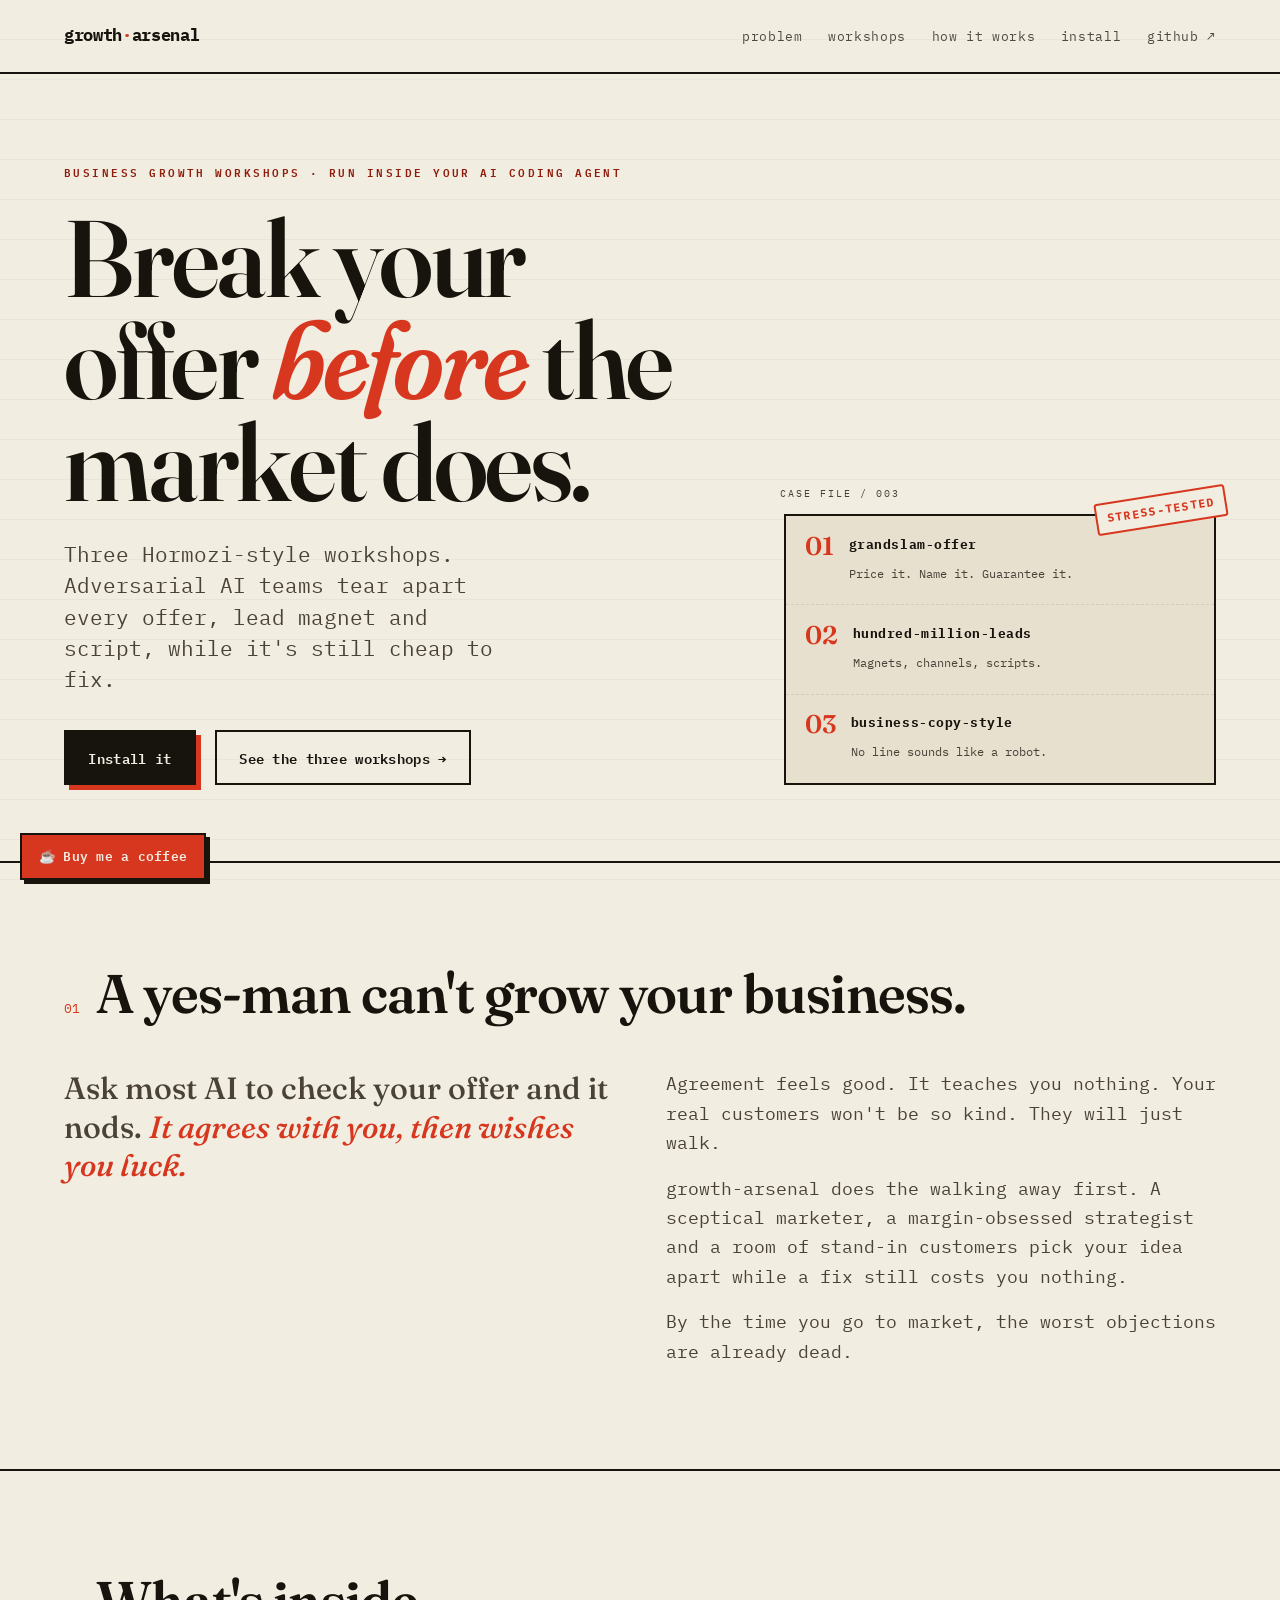
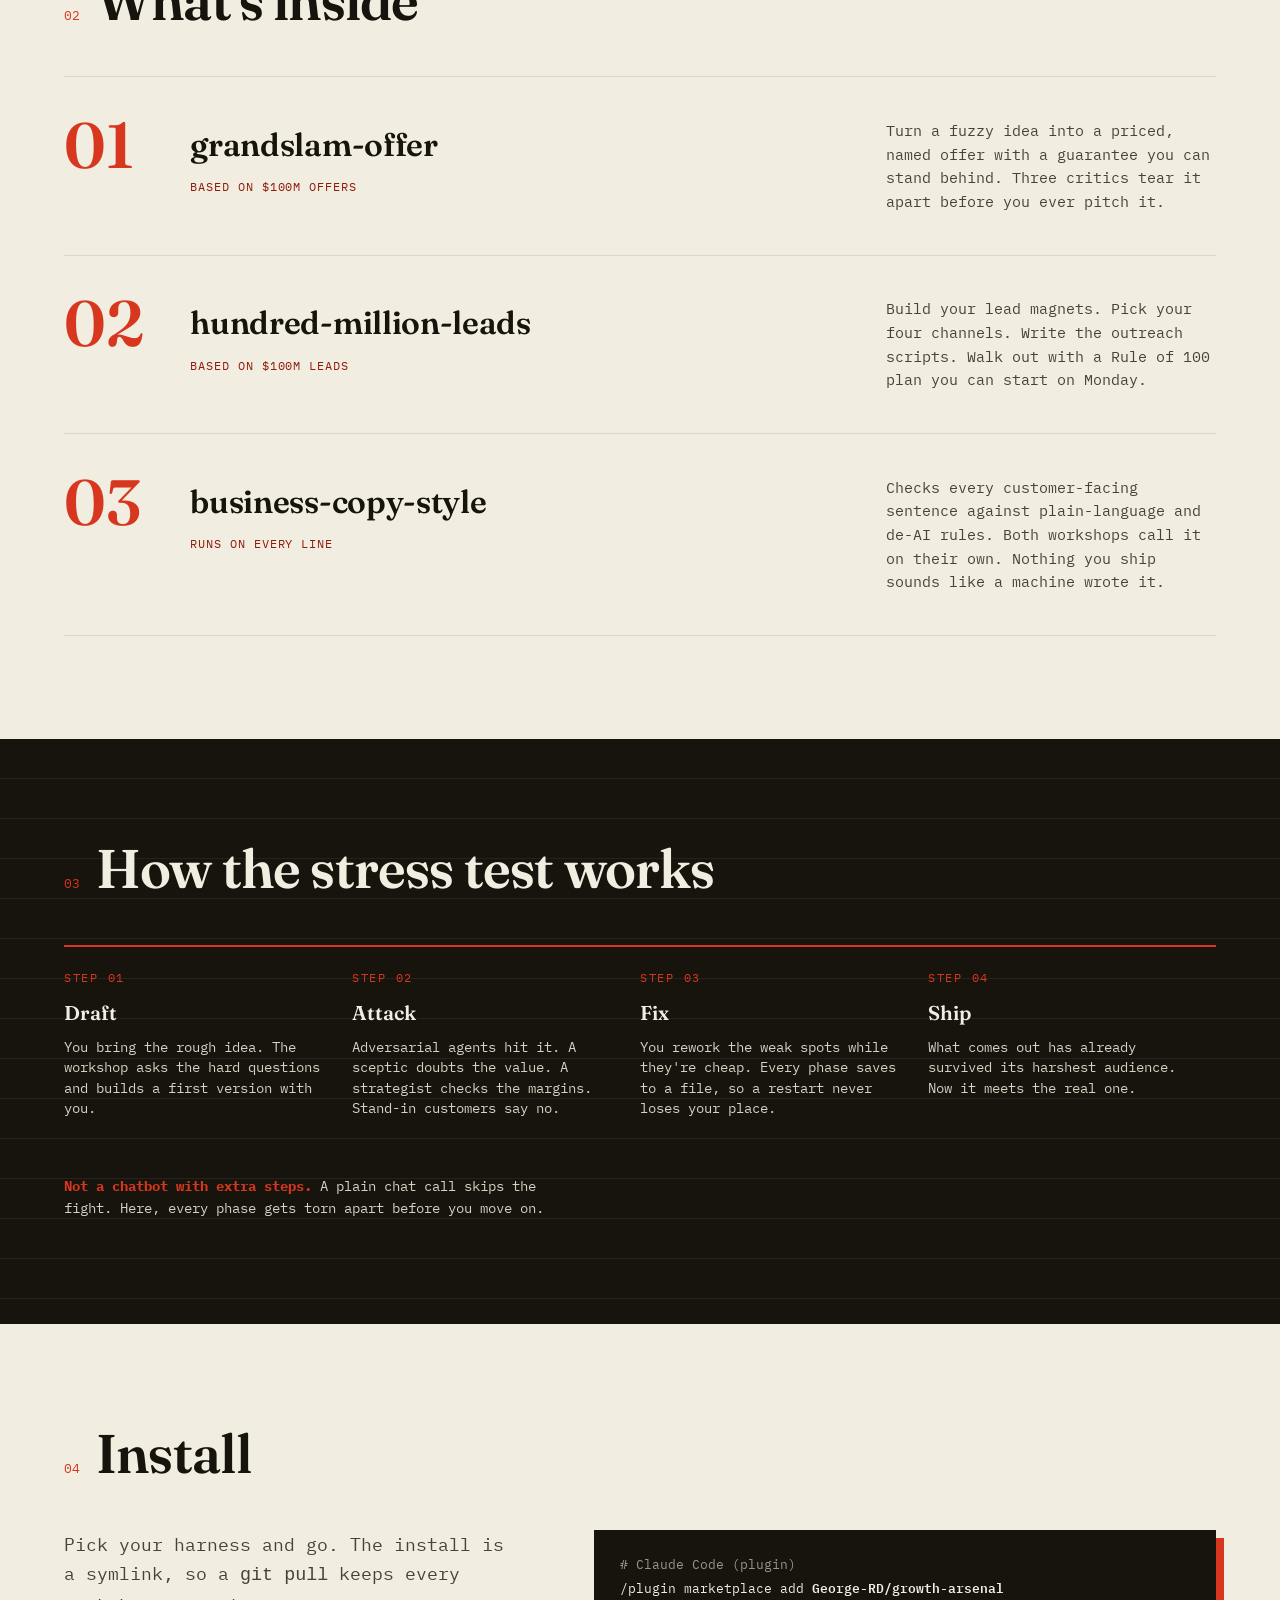
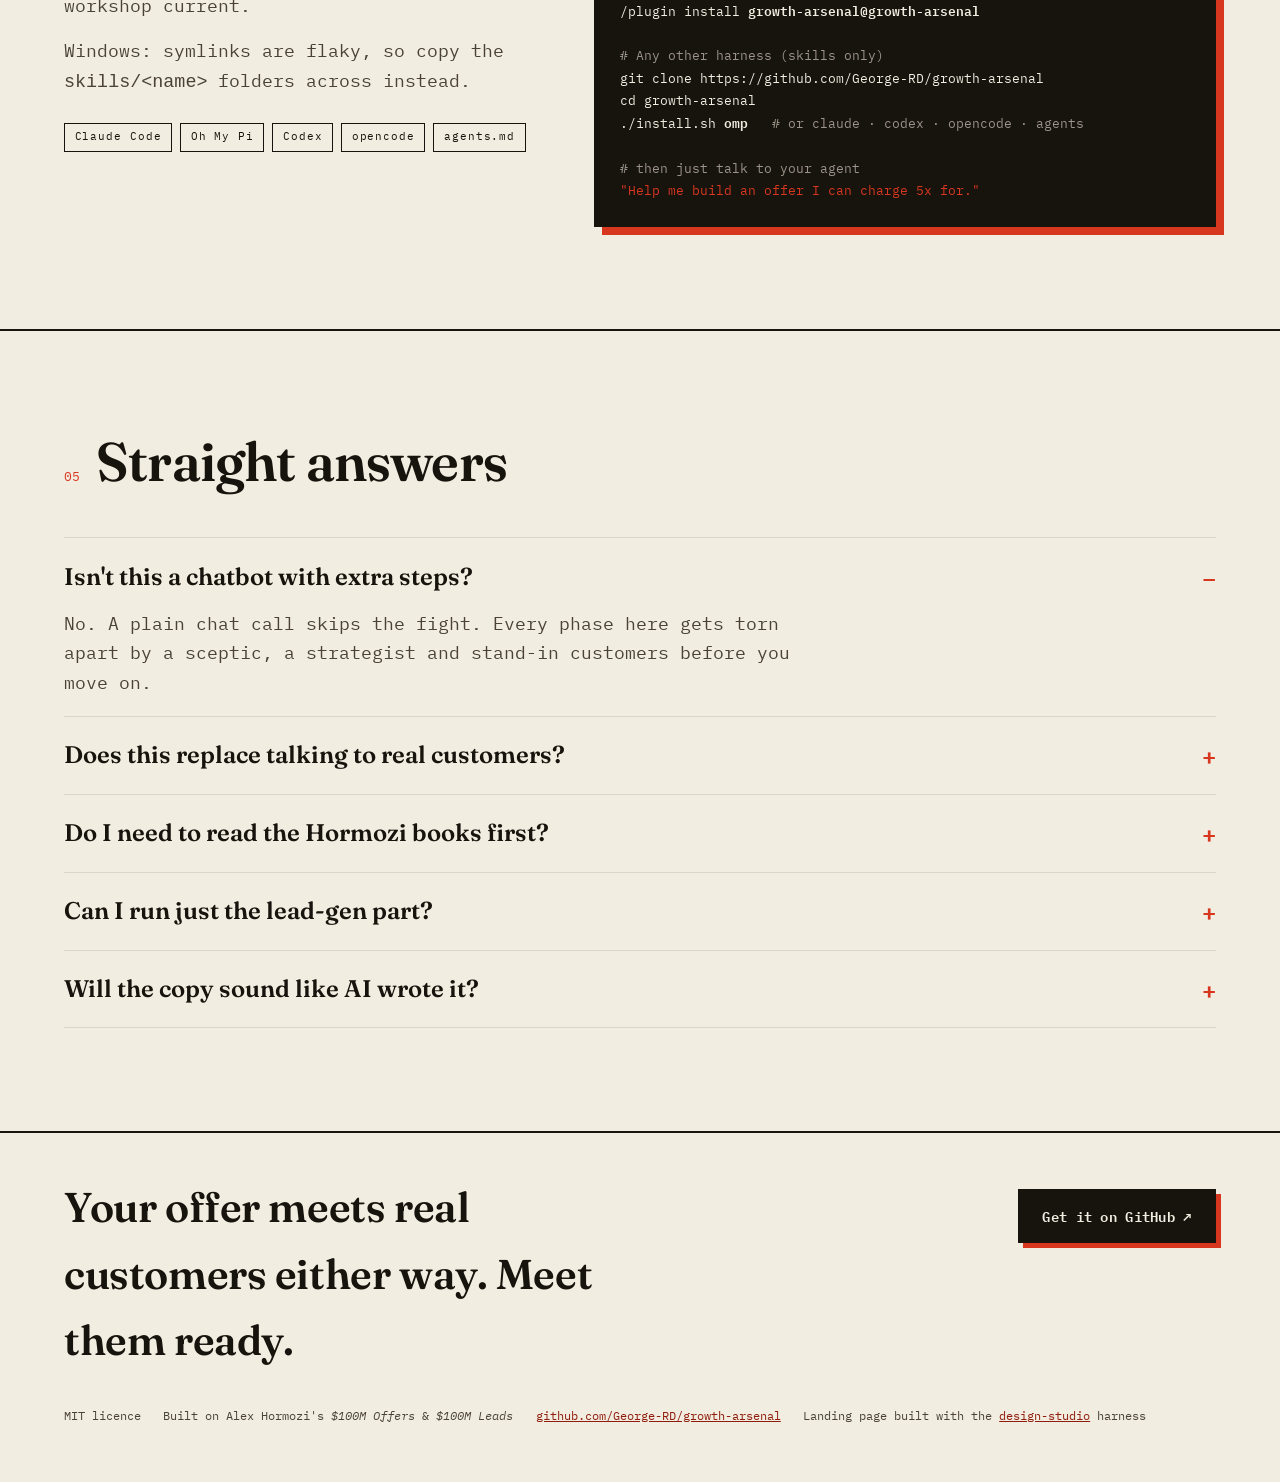
==== commit 336b1cc8: "feat: replace Ko-fi pill with native square support button" ====
--- a/docs/index.html
+++ b/docs/index.html
@@ -195,5 +195,6 @@
     </div>
   </footer>
 
+  <a class="kofi-fixed" href="https://ko-fi.com/george_builds" target="_blank" rel="noopener">☕ Buy me a coffee</a>
 </body>
 </html>
--- a/docs/styles.css
+++ b/docs/styles.css
@@ -298,3 +298,32 @@
 @media (prefers-reduced-motion: reduce) {
   * { scroll-behavior: auto; transition: none !important; }
 }
+
+/* Ko-fi support button: native, square, brand vermilion */
+.kofi-fixed {
+  position: fixed;
+  left: 1.25rem;
+  bottom: 1.25rem;
+  z-index: 9999;
+  display: inline-flex;
+  align-items: center;
+  gap: 0.45rem;
+  font-family: var(--mono);
+  font-weight: 600;
+  font-size: 0.82rem;
+  letter-spacing: 0.02em;
+  text-decoration: none;
+  padding: 0.7rem 1.05rem;
+  border: 2px solid var(--ink);
+  background: var(--signal);
+  color: var(--paper);
+  box-shadow: 4px 4px 0 var(--ink);
+  transition: transform 0.12s ease, box-shadow 0.12s ease;
+}
+.kofi-fixed:hover {
+  transform: translate(-2px, -2px);
+  box-shadow: 6px 6px 0 var(--ink);
+}
+@media (max-width: 520px) {
+  .kofi-fixed { font-size: 0.75rem; padding: 0.6rem 0.85rem; left: 0.8rem; bottom: 0.8rem; }
+}
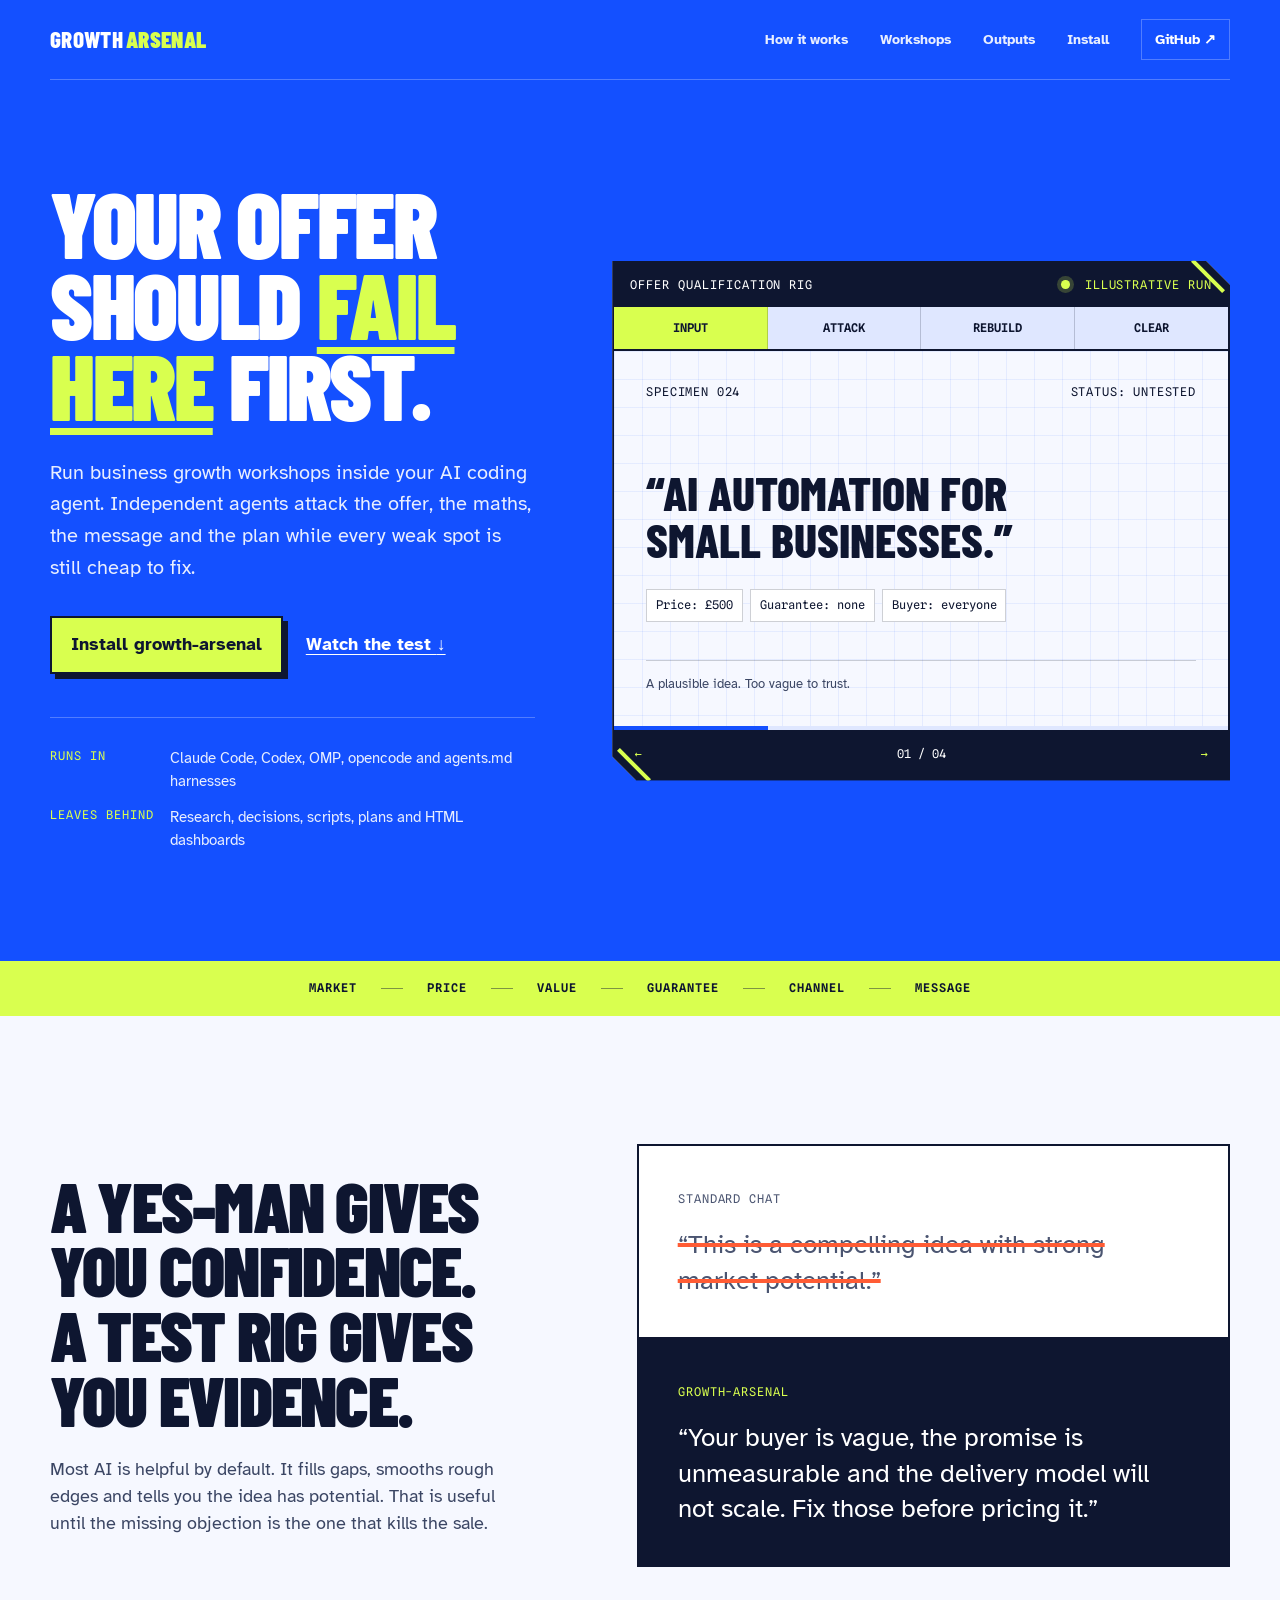
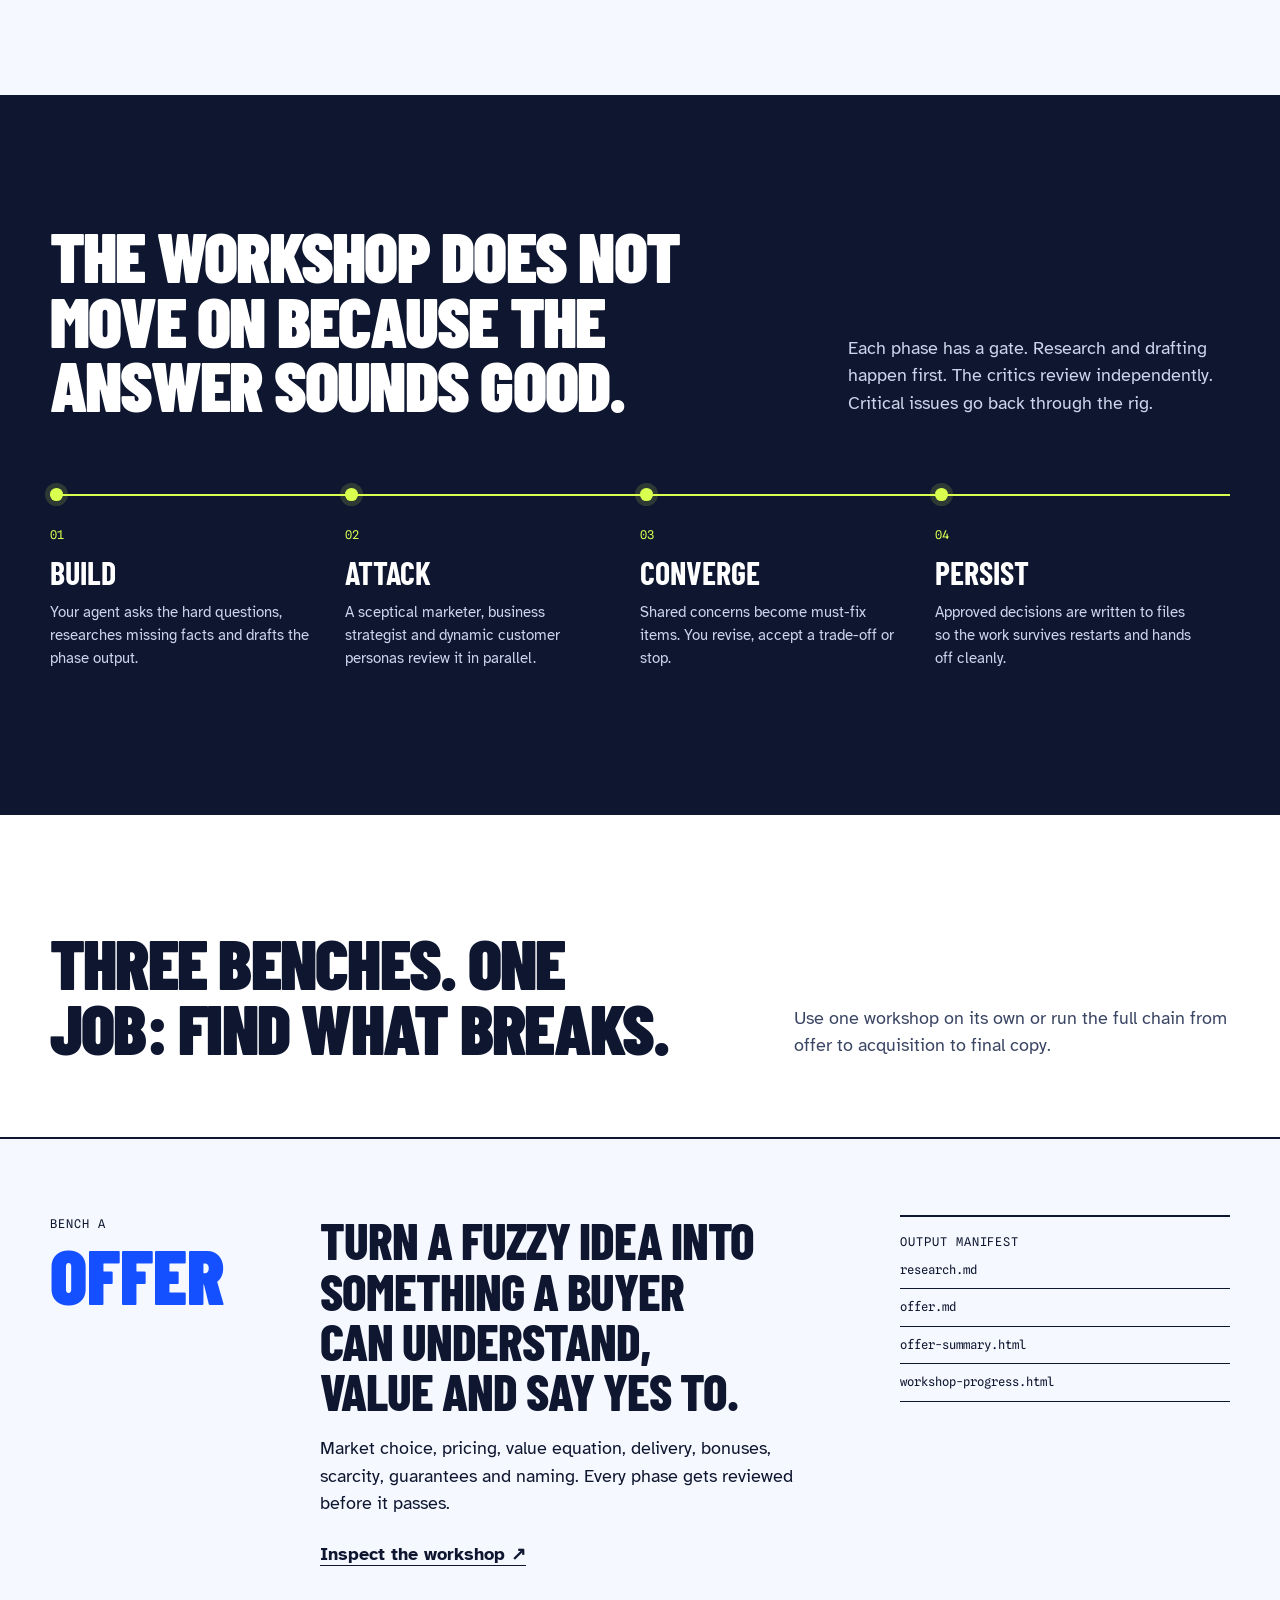
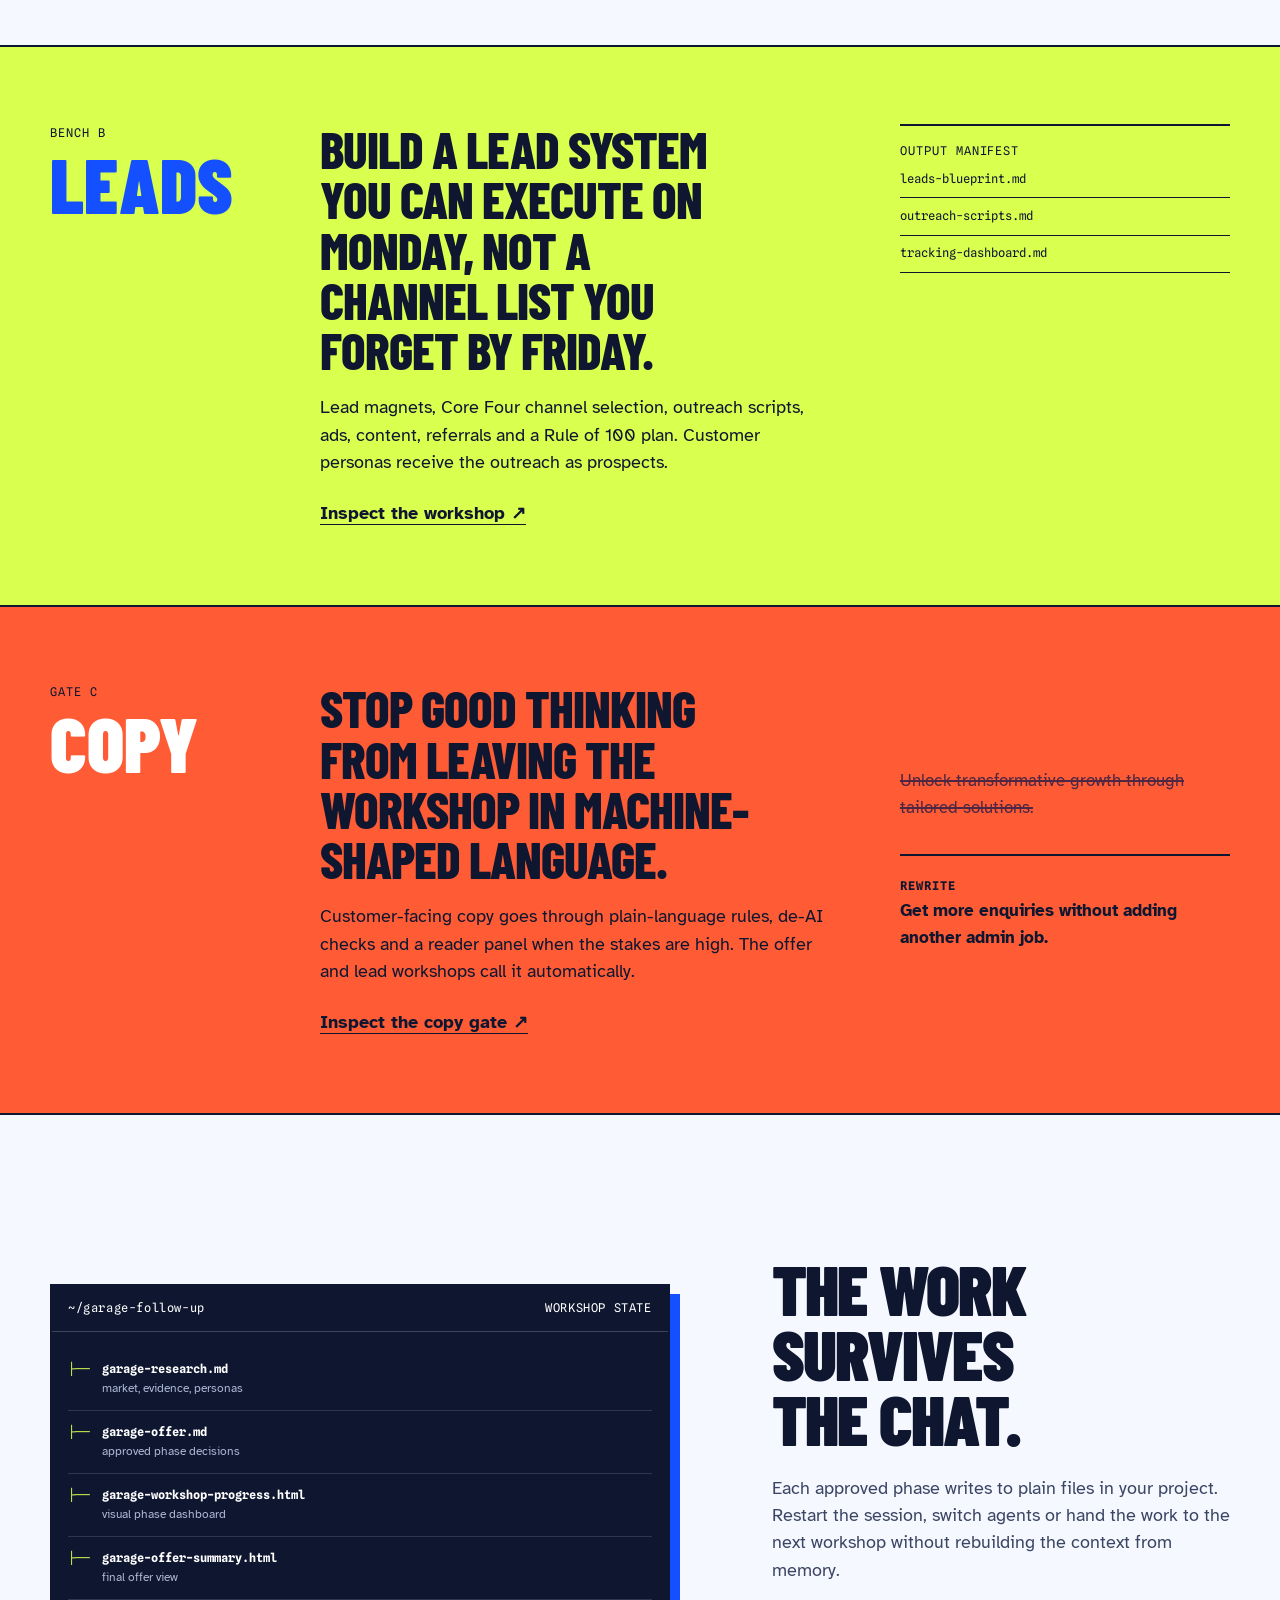
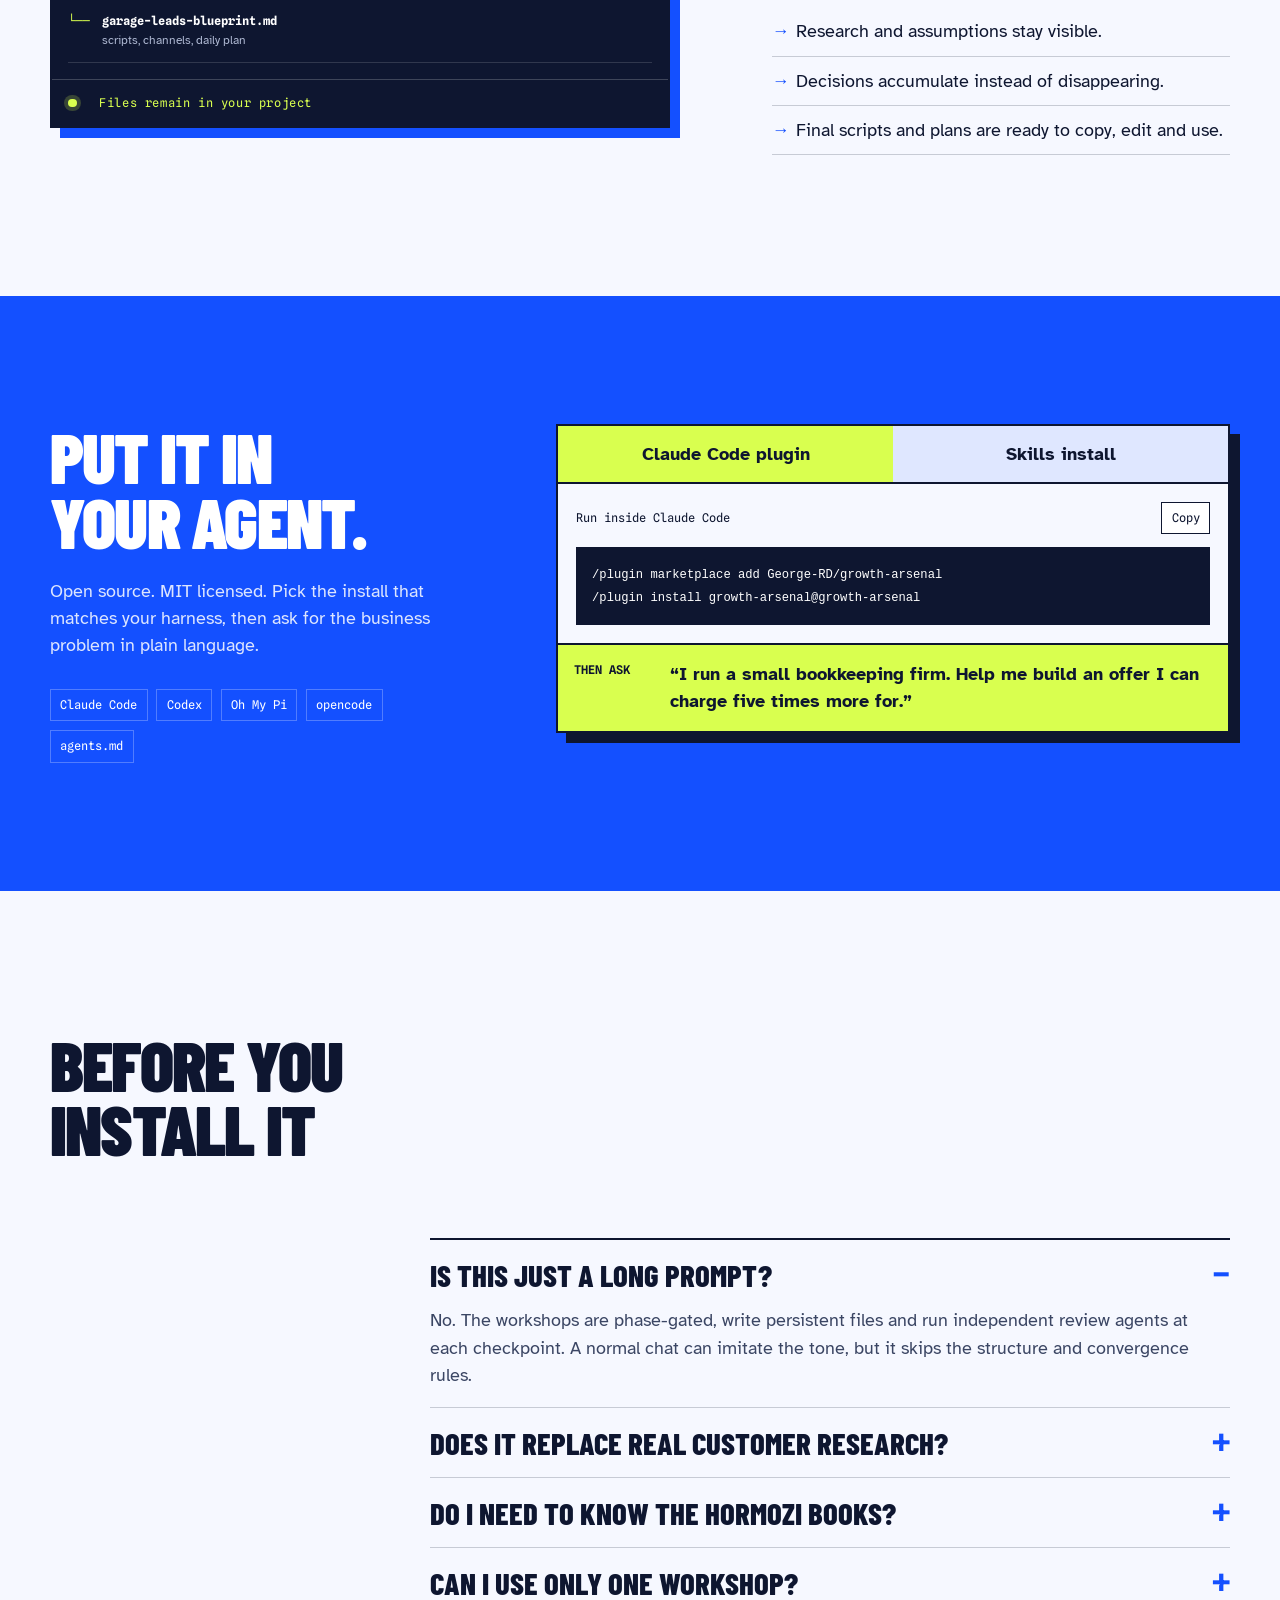
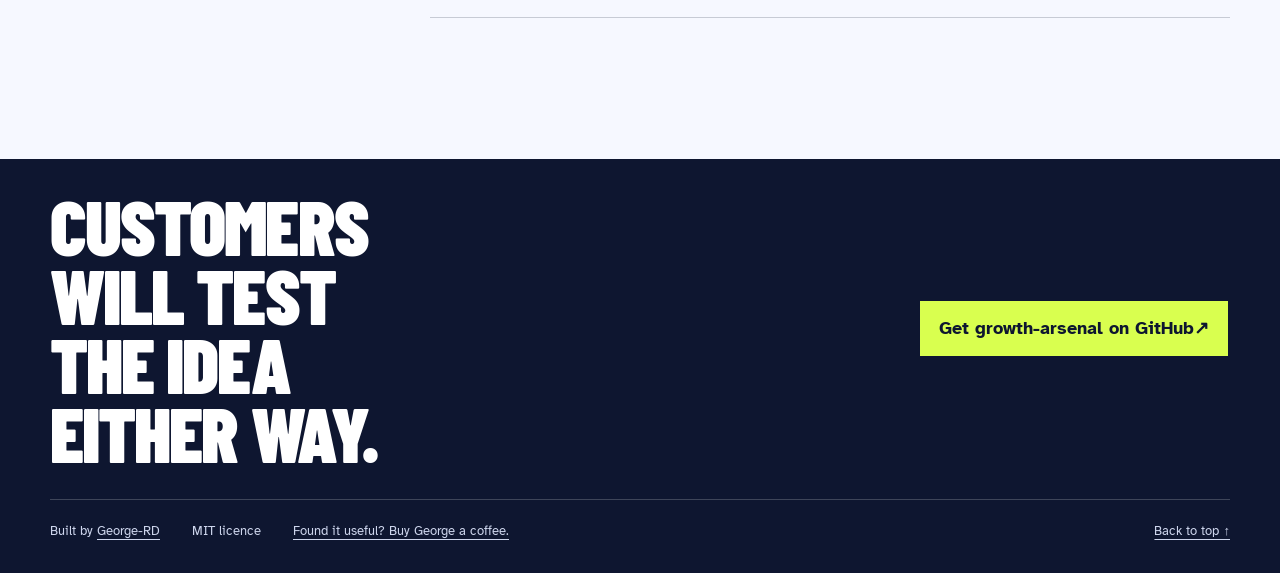
==== commit a620cd92: "Redesign growth-arsenal landing page" ====
--- a/docs/index.html
+++ b/docs/index.html
@@ -1,200 +1,4 @@
-<!doctype html>
-<html lang="en-GB">
-<head>
-  <meta charset="utf-8" />
-  <meta name="viewport" content="width=device-width, initial-scale=1" />
-  <title>growth-arsenal — offers and lead-gen that survive real customers</title>
-  <meta name="description" content="Three Hormozi-style business growth workshops for AI coding agents. Adversarial agent teams tear apart every offer, lead magnet and script before you ship it." />
-  <meta property="og:title" content="growth-arsenal" />
-  <meta property="og:description" content="Break your offer before the market does. Three adversarial growth workshops for AI coding agents." />
-  <meta property="og:type" content="website" />
-  <meta property="og:url" content="https://george-rd.github.io/growth-arsenal/" />
-  <link rel="preconnect" href="https://fonts.googleapis.com" />
-  <link rel="preconnect" href="https://fonts.gstatic.com" crossorigin />
-  <link href="https://fonts.googleapis.com/css2?family=Fraunces:ital,opsz,wght@0,9..144,400..700;1,9..144,400..700&family=IBM+Plex+Mono:wght@400;500;600;700&display=swap" rel="stylesheet" />
-  <link rel="stylesheet" href="styles.css" />
-</head>
-<body>
-
-  <header class="wrap topbar">
-    <div class="brand">growth<b>·</b>arsenal</div>
-    <nav>
-      <a href="#problem">problem</a>
-      <a href="#workshops">workshops</a>
-      <a href="#loop">how it works</a>
-      <a href="#install">install</a>
-      <a href="https://github.com/George-RD/growth-arsenal">github ↗</a>
-    </nav>
-  </header>
-
-  <!-- HERO — left-anchored, asymmetric 60/40, dossier panel on the right -->
-  <section class="wrap hero">
-    <div class="hero-copy">
-      <div class="mono-label hero-kicker">Business growth workshops · run inside your AI coding agent</div>
-      <h1>Break your offer <span class="hl">before</span> the market does.</h1>
-      <p class="lede">Three Hormozi-style workshops. Adversarial AI teams tear apart every offer, lead magnet and script, while it's still cheap to fix.</p>
-      <div class="hero-cta">
-        <a class="btn" href="#install">Install it</a>
-        <a class="btn ghost" href="#workshops">See the three workshops →</a>
-      </div>
-    </div>
-
-    <aside class="dossier" aria-label="The three workshops">
-      <div class="stamp">STRESS-TESTED</div>
-      <div class="dossier-row">
-        <div class="idx">01</div>
-        <div><h4>grandslam-offer</h4><span>Price it. Name it. Guarantee it.</span></div>
-      </div>
-      <div class="dossier-row">
-        <div class="idx">02</div>
-        <div><h4>hundred-million-leads</h4><span>Magnets, channels, scripts.</span></div>
-      </div>
-      <div class="dossier-row">
-        <div class="idx">03</div>
-        <div><h4>business-copy-style</h4><span>No line sounds like a robot.</span></div>
-      </div>
-    </aside>
-  </section>
-
-  <!-- PROBLEM -->
-  <section id="problem" class="wrap rule-top">
-    <div class="sec-head"><span class="num">01</span><h2>A yes-man can't grow your business.</h2></div>
-    <div class="problem-grid">
-      <p class="big">Ask most AI to check your offer and it nods. <em>It agrees with you, then wishes you luck.</em></p>
-      <div>
-        <p>Agreement feels good. It teaches you nothing. Your real customers won't be so kind. They will just walk.</p>
-        <p>growth-arsenal does the walking away first. A sceptical marketer, a margin-obsessed strategist and a room of stand-in customers pick your idea apart while a fix still costs you nothing.</p>
-        <p>By the time you go to market, the worst objections are already dead.</p>
-      </div>
-    </div>
-  </section>
-
-  <!-- WORKSHOPS — staggered ledger, not a card grid -->
-  <section id="workshops" class="wrap rule-top">
-    <div class="sec-head"><span class="num">02</span><h2>What's inside</h2></div>
-
-    <article class="workshop">
-      <div class="wnum">01</div>
-      <div>
-        <h3>grandslam-offer</h3>
-        <div class="book">Based on $100M Offers</div>
-      </div>
-      <p class="desc">Turn a fuzzy idea into a priced, named offer with a guarantee you can stand behind. Three critics tear it apart before you ever pitch it.</p>
-    </article>
-
-    <article class="workshop">
-      <div class="wnum">02</div>
-      <div>
-        <h3>hundred-million-leads</h3>
-        <div class="book">Based on $100M Leads</div>
-      </div>
-      <p class="desc">Build your lead magnets. Pick your four channels. Write the outreach scripts. Walk out with a Rule of 100 plan you can start on Monday.</p>
-    </article>
-
-    <article class="workshop">
-      <div class="wnum">03</div>
-      <div>
-        <h3>business-copy-style</h3>
-        <div class="book">Runs on every line</div>
-      </div>
-      <p class="desc">Checks every customer-facing sentence against plain-language and de-AI rules. Both workshops call it on their own. Nothing you ship sounds like a machine wrote it.</p>
-    </article>
-  </section>
-
-  <!-- LOOP -->
-  <section id="loop" class="loop">
-    <div class="wrap">
-      <div class="sec-head"><span class="num">03</span><h2>How the stress test works</h2></div>
-      <div class="loop-steps">
-        <div class="loop-step">
-          <div class="st-n">STEP 01</div>
-          <h4>Draft</h4>
-          <p>You bring the rough idea. The workshop asks the hard questions and builds a first version with you.</p>
-        </div>
-        <div class="loop-step">
-          <div class="st-n">STEP 02</div>
-          <h4>Attack</h4>
-          <p>Adversarial agents hit it. A sceptic doubts the value. A strategist checks the margins. Stand-in customers say no.</p>
-        </div>
-        <div class="loop-step">
-          <div class="st-n">STEP 03</div>
-          <h4>Fix</h4>
-          <p>You rework the weak spots while they're cheap. Every phase saves to a file, so a restart never loses your place.</p>
-        </div>
-        <div class="loop-step">
-          <div class="st-n">STEP 04</div>
-          <h4>Ship</h4>
-          <p>What comes out has already survived its harshest audience. Now it meets the real one.</p>
-        </div>
-      </div>
-      <p class="loop-note"><b>Not a chatbot with extra steps.</b> A plain chat call skips the fight. Here, every phase gets torn apart before you move on.</p>
-    </div>
-  </section>
-
-  <!-- INSTALL -->
-  <section id="install" class="wrap rule-top">
-    <div class="sec-head"><span class="num">04</span><h2>Install</h2></div>
-    <div class="install-grid">
-      <div>
-        <p>Pick your harness and go. The install is a symlink, so a <code>git pull</code> keeps every workshop current.</p>
-        <p>Windows: symlinks are flaky, so copy the <code>skills/&lt;name&gt;</code> folders across instead.</p>
-        <div class="harness-list">
-          <span>Claude Code</span><span>Oh My Pi</span><span>Codex</span><span>opencode</span><span>agents.md</span>
-        </div>
-      </div>
-      <pre class="code"><span class="cm"># Claude Code (plugin)</span>
-/plugin marketplace add <b>George-RD/growth-arsenal</b>
-/plugin install <b>growth-arsenal@growth-arsenal</b>
-
-<span class="cm"># Any other harness (skills only)</span>
-git clone https://github.com/George-RD/growth-arsenal
+<!doctype html><html lang="en-GB"><head><meta charset="utf-8" /><meta name="viewport" content="width=device-width, initial-scale=1" /><meta name="theme-color" content="#1450ff" /><title>growth-arsenal | Stress-test your offer before customers do</title><meta name="description" content="Open-source business growth workshops that run inside your AI coding agent. Adversarial agent teams test your offer, lead generation plan and customer-facing copy before you ship." /><meta property="og:title" content="growth-arsenal" /><meta property="og:description" content="Your offer should fail here first. Run adversarial business workshops inside your AI coding agent." /><meta property="og:type" content="website" /><meta property="og:url" content="https://george-rd.github.io/growth-arsenal/" /><meta property="og:image" content="https://george-rd.github.io/growth-arsenal/og-card.png" /><meta property="og:image:width" content="600" /><meta property="og:image:height" content="315" /><meta property="og:image:alt" content="growth-arsenal offer qualification rig" /><meta name="twitter:card" content="summary_large_image" /><meta name="twitter:image" content="https://george-rd.github.io/growth-arsenal/og-card.png" /><link rel="canonical" href="https://george-rd.github.io/growth-arsenal/" /><link rel="icon" href="favicon.svg" type="image/svg+xml" /><link rel="preconnect" href="https://fonts.googleapis.com" /><link rel="preconnect" href="https://fonts.gstatic.com" crossorigin /><link href="https://fonts.googleapis.com/css2?family=Atkinson+Hyperlegible:wght@400;700&family=Barlow+Condensed:wght@700;800;900&family=Spline+Sans+Mono:wght@500;600&display=swap" rel="stylesheet" /><link rel="stylesheet" href="styles.css" /> <script>document.documentElement.classList.add('js')</script> <script src="script.js" defer></script></head><body><!-- THESIS: growth-arsenal is a destructive test lab for business ideas, not another polished AI landing page or literal weapons theme. OWN-WORLD: cobalt test bays, high-visibility yellow controls, navy ink, clipped instrument panels, calibration marks and condensed industrial type. STORY: the visitor sees a weak offer enter the rig, watches independent agents attack it, understands the three workshops and installs the toolkit. FIRST VIEWPORT: blunt promise on the left, working four-stage offer test on the right, installation action visible without scrolling. FORM: an industrial qualification console, chosen over the category-standard centred SaaS hero and card grid. FINISH: unreviewed and undocumented is unfinished; this build ends with the finish review, the verdict, and DESIGN.md --><a class="skip-link" href="#main">Skip to content</a><div class="hero-shell" id="top"><header class="site-header frame"><a class="wordmark" href="#top" aria-label="growth-arsenal home"><span>growth</span><strong>arsenal</strong></a><nav aria-label="Primary navigation"><a href="#rig">How it works</a><a href="#workshops">Workshops</a><a href="#outputs">Outputs</a><a href="#install">Install</a></nav><a class="header-github" href="https://github.com/George-RD/growth-arsenal">GitHub <span aria-hidden="true">↗</span></a></header><main id="main"><section class="hero frame" aria-labelledby="hero-title"><div class="hero-copy"><h1 id="hero-title">Your offer should <em>fail here</em> first.</h1><p class="hero-lede">Run business growth workshops inside your AI coding agent. Independent agents attack the offer, the maths, the message and the plan while every weak spot is still cheap to fix.</p><div class="hero-actions"><a class="button button-primary" href="#install">Install growth-arsenal</a><a class="text-link" href="#rig">Watch the test <span aria-hidden="true">↓</span></a></div><dl class="hero-facts" aria-label="Product facts"><div><dt>Runs in</dt><dd>Claude Code, Codex, OMP, opencode and agents.md harnesses</dd></div><div><dt>Leaves behind</dt><dd>Research, decisions, scripts, plans and HTML dashboards</dd></div></dl></div><div class="test-rig" id="rig" data-rig><div class="rig-topline"><span>OFFER QUALIFICATION RIG</span><span class="rig-live"><i aria-hidden="true"></i> ILLUSTRATIVE RUN</span></div><div class="rig-stage-tabs" role="tablist" aria-label="Offer test stages"><button role="tab" aria-selected="true" aria-controls="rig-panel-original" id="rig-tab-original" data-rig-tab="0">Input</button><button role="tab" aria-selected="false" aria-controls="rig-panel-attack" id="rig-tab-attack" data-rig-tab="1" tabindex="-1">Attack</button><button role="tab" aria-selected="false" aria-controls="rig-panel-rebuild" id="rig-tab-rebuild" data-rig-tab="2" tabindex="-1">Rebuild</button><button role="tab" aria-selected="false" aria-controls="rig-panel-cleared" id="rig-tab-cleared" data-rig-tab="3" tabindex="-1">Clear</button></div><div class="rig-screen" aria-live="polite"><section class="rig-panel is-active" role="tabpanel" id="rig-panel-original" aria-labelledby="rig-tab-original" data-rig-panel="0"><div class="specimen-meta"><span>SPECIMEN 024</span><span>STATUS: UNTESTED</span></div><blockquote>“AI automation for small businesses.”</blockquote><div class="input-notes"><span>Price: £500</span><span>Guarantee: none</span><span>Buyer: everyone</span></div><p class="screen-note">A plausible idea. Too vague to trust.</p></section><section class="rig-panel" role="tabpanel" id="rig-panel-attack" aria-labelledby="rig-tab-attack" data-rig-panel="1" hidden><div class="specimen-meta"><span>ADVERSARIAL REVIEW</span><span>STATUS: 3 FAILURES</span></div><ol class="attack-list"><li><b>Marketer</b><span>No sharp buyer or urgent outcome.</span><strong>FAIL</strong></li><li><b>Strategist</b><span>Custom delivery destroys the margin.</span><strong>FAIL</strong></li><li><b>Buyer “Nadia”</b><span>“I cannot tell what I get by Friday.”</span><strong>FAIL</strong></li></ol><p class="screen-note">When two agents flag the same issue, the phase does not pass.</p></section><section class="rig-panel" role="tabpanel" id="rig-panel-rebuild" aria-labelledby="rig-tab-rebuild" data-rig-panel="2" hidden><div class="specimen-meta"><span>REVISION 02</span><span>STATUS: RETESTING</span></div><blockquote>“A five-day enquiry follow-up system for independent garages, installed with your existing inbox.”</blockquote><div class="change-log"><span>Buyer narrowed</span><span>Outcome made visible</span><span>Delivery standardised</span></div><p class="screen-note">The workshop fixes the decision, then runs the critics again.</p></section><section class="rig-panel" role="tabpanel" id="rig-panel-cleared" aria-labelledby="rig-tab-cleared" data-rig-panel="3" hidden><div class="specimen-meta"><span>QUALIFICATION RESULT</span><span>STATUS: CLEAR TO TEST</span></div><div class="clearance-mark" aria-label="Passed adversarial review"><span>PASS</span><small>NO CRITICAL FLAGS</small></div><ul class="output-list"><li>offer.md</li><li>research.md</li><li>offer-summary.html</li></ul><p class="screen-note">Stronger does not mean proven. Real customers still decide.</p></section></div><div class="rig-progress" aria-hidden="true"><i data-rig-progress></i></div><div class="rig-controls"><button type="button" data-rig-prev aria-label="Show previous test stage">←</button><span data-rig-count>01 / 04</span><button type="button" data-rig-next aria-label="Show next test stage">→</button></div></div></section><div class="test-strip" aria-hidden="true"><span>MARKET</span><i></i><span>PRICE</span><i></i><span>VALUE</span><i></i><span>GUARANTEE</span><i></i><span>CHANNEL</span><i></i><span>MESSAGE</span></div></div><section class="principle-section frame" aria-labelledby="principle-title"><div class="principle-copy"><h2 id="principle-title">A yes-man gives you confidence. A test rig gives you evidence.</h2><p>Most AI is helpful by default. It fills gaps, smooths rough edges and tells you the idea has potential. That is useful until the missing objection is the one that kills the sale.</p></div><div class="comparison" aria-label="Difference between a standard AI response and growth-arsenal"><div class="comparison-soft"><span>STANDARD CHAT</span><p>“This is a compelling idea with strong market potential.”</p></div><div class="comparison-hard"><span>GROWTH-ARSENAL</span><p>“Your buyer is vague, the promise is unmeasurable and the delivery model will not scale. Fix those before pricing it.”</p></div></div></section><section class="sequence-section" aria-labelledby="sequence-title"><div class="frame sequence-head"><h2 id="sequence-title">The workshop does not move on because the answer sounds good.</h2><p>Each phase has a gate. Research and drafting happen first. The critics review independently. Critical issues go back through the rig.</p></div><ol class="sequence frame"><li><span>01</span><h3>Build</h3><p>Your agent asks the hard questions, researches missing facts and drafts the phase output.</p></li><li><span>02</span><h3>Attack</h3><p>A sceptical marketer, business strategist and dynamic customer personas review it in parallel.</p></li><li><span>03</span><h3>Converge</h3><p>Shared concerns become must-fix items. You revise, accept a trade-off or stop.</p></li><li><span>04</span><h3>Persist</h3><p>Approved decisions are written to files so the work survives restarts and hands off cleanly.</p></li></ol></section><section class="workshops-section" id="workshops" aria-labelledby="workshops-title"><div class="frame workshops-intro"><h2 id="workshops-title">Three benches. One job: find what breaks.</h2><p>Use one workshop on its own or run the full chain from offer to acquisition to final copy.</p></div><article class="workshop-row offer-bench"><div class="frame workshop-inner"><div class="bench-id"><span>BENCH A</span><strong>OFFER</strong></div><div class="bench-copy"><h3>Turn a fuzzy idea into something a buyer can understand, value and say yes to.</h3><p>Market choice, pricing, value equation, delivery, bonuses, scarcity, guarantees and naming. Every phase gets reviewed before it passes.</p><a href="https://github.com/George-RD/growth-arsenal/tree/main/skills/grandslam-offer">Inspect the workshop <span aria-hidden="true">↗</span></a></div><div class="bench-output"><span>OUTPUT MANIFEST</span><code>research.md</code><code>offer.md</code><code>offer-summary.html</code><code>workshop-progress.html</code></div></div></article><article class="workshop-row leads-bench"><div class="frame workshop-inner"><div class="bench-id"><span>BENCH B</span><strong>LEADS</strong></div><div class="bench-copy"><h3>Build a lead system you can execute on Monday, not a channel list you forget by Friday.</h3><p>Lead magnets, Core Four channel selection, outreach scripts, ads, content, referrals and a Rule of 100 plan. Customer personas receive the outreach as prospects.</p><a href="https://github.com/George-RD/growth-arsenal/tree/main/skills/hundred-million-leads">Inspect the workshop <span aria-hidden="true">↗</span></a></div><div class="bench-output"><span>OUTPUT MANIFEST</span><code>leads-blueprint.md</code><code>outreach-scripts.md</code><code>tracking-dashboard.md</code></div></div></article><article class="workshop-row copy-bench"><div class="frame workshop-inner"><div class="bench-id"><span>GATE C</span><strong>COPY</strong></div><div class="bench-copy"><h3>Stop good thinking from leaving the workshop in machine-shaped language.</h3><p>Customer-facing copy goes through plain-language rules, de-AI checks and a reader panel when the stakes are high. The offer and lead workshops call it automatically.</p><a href="https://github.com/George-RD/growth-arsenal/tree/main/skills/business-copy-style">Inspect the copy gate <span aria-hidden="true">↗</span></a></div><div class="copy-sample" aria-label="Example copy correction"><del>Unlock transformative growth through tailored solutions.</del><ins>Get more enquiries without adding another admin job.</ins></div></div></article></section><section class="outputs-section frame" id="outputs" aria-labelledby="outputs-title"><div class="file-console" aria-label="Example project output files"><div class="console-bar"><span>~/garage-follow-up</span><span>WORKSHOP STATE</span></div><ul><li><span>├──</span><b>garage-research.md</b><small>market, evidence, personas</small></li><li><span>├──</span><b>garage-offer.md</b><small>approved phase decisions</small></li><li><span>├──</span><b>garage-workshop-progress.html</b><small>visual phase dashboard</small></li><li><span>├──</span><b>garage-offer-summary.html</b><small>final offer view</small></li><li><span>└──</span><b>garage-leads-blueprint.md</b><small>scripts, channels, daily plan</small></li></ul><div class="console-status"><i></i> Files remain in your project</div></div><div class="outputs-copy"><h2 id="outputs-title">The work survives the chat.</h2><p>Each approved phase writes to plain files in your project. Restart the session, switch agents or hand the work to the next workshop without rebuilding the context from memory.</p><ul><li>Research and assumptions stay visible.</li><li>Decisions accumulate instead of disappearing.</li><li>Final scripts and plans are ready to copy, edit and use.</li></ul></div></section><section class="install-section" id="install" aria-labelledby="install-title"><div class="frame install-layout"><div class="install-copy"><h2 id="install-title">Put it in your agent.</h2><p>Open source. MIT licensed. Pick the install that matches your harness, then ask for the business problem in plain language.</p><div class="harnesses" aria-label="Supported harnesses"><span>Claude Code</span><span>Codex</span><span>Oh My Pi</span><span>opencode</span><span>agents.md</span></div></div><div class="install-console" data-install><div class="install-tabs" role="tablist" aria-label="Installation method"><button role="tab" aria-selected="true" aria-controls="install-plugin" id="install-tab-plugin" data-install-tab="plugin">Claude Code plugin</button><button role="tab" aria-selected="false" aria-controls="install-cli" id="install-tab-cli" data-install-tab="cli" tabindex="-1">Skills install</button></div><section class="install-panel" role="tabpanel" id="install-plugin" aria-labelledby="install-tab-plugin" data-install-panel="plugin"><div class="code-label"><span>Run inside Claude Code</span><button type="button" data-copy="#plugin-code">Copy</button></div> <pre id="plugin-code"><code>/plugin marketplace add George-RD/growth-arsenal
+/plugin install growth-arsenal@growth-arsenal</code></pre> </section><section class="install-panel" role="tabpanel" id="install-cli" aria-labelledby="install-tab-cli" data-install-panel="cli" hidden><div class="code-label"><span>Clone once, then choose a harness</span><button type="button" data-copy="#cli-code">Copy</button></div> <pre id="cli-code"><code>git clone https://github.com/George-RD/growth-arsenal
 cd growth-arsenal
-./install.sh <b>omp</b>   <span class="cm"># or claude · codex · opencode · agents</span>
-
-<span class="cm"># then just talk to your agent</span>
-<span class="ok">"Help me build an offer I can charge 5x for."</span></pre>
-    </div>
-  </section>
-
-  <!-- FAQ -->
-  <section class="wrap rule-top faq">
-    <div class="sec-head"><span class="num">05</span><h2>Straight answers</h2></div>
-    <details open>
-      <summary>Isn't this a chatbot with extra steps?</summary>
-      <p>No. A plain chat call skips the fight. Every phase here gets torn apart by a sceptic, a strategist and stand-in customers before you move on.</p>
-    </details>
-    <details>
-      <summary>Does this replace talking to real customers?</summary>
-      <p>No. It kills the obvious weak spots first, cheaply, before real buyers see them. You still have to talk to real people. They just meet a stronger offer.</p>
-    </details>
-    <details>
-      <summary>Do I need to read the Hormozi books first?</summary>
-      <p>No. The workshop asks the questions and builds the offer with you, one phase at a time.</p>
-    </details>
-    <details>
-      <summary>Can I run just the lead-gen part?</summary>
-      <p>Yes. Each skill stands alone. The leads workshop will nudge you to do the offer first, but it won't block you either way.</p>
-    </details>
-    <details>
-      <summary>Will the copy sound like AI wrote it?</summary>
-      <p>No. Every customer-facing line runs through business-copy-style. Plain words. Short sentences. No robot tells.</p>
-    </details>
-  </section>
-
-  <!-- FOOTER -->
-  <footer class="wrap">
-    <div class="foot-top">
-      <div class="big">Your offer meets real customers either way. Meet them ready.</div>
-      <a class="btn" href="https://github.com/George-RD/growth-arsenal">Get it on GitHub ↗</a>
-    </div>
-    <div class="foot-meta">
-      <span>MIT licence</span>
-      <span>Built on Alex Hormozi's <em>$100M Offers</em> &amp; <em>$100M Leads</em></span>
-      <a href="https://github.com/George-RD/growth-arsenal">github.com/George-RD/growth-arsenal</a>
-      <span>Landing page built with the <a href="https://github.com/George-RD/design-studio">design-studio</a> harness</span>
-    </div>
-  </footer>
-
-  <a class="kofi-fixed" href="https://ko-fi.com/george_builds" target="_blank" rel="noopener">☕ Buy me a coffee</a>
-</body>
-</html>
+./install.sh codex   # claude | omp | opencode | agents</code></pre> </section><div class="prompt-example"><span>THEN ASK</span><p>“I run a small bookkeeping firm. Help me build an offer I can charge five times more for.”</p></div></div></div></section><section class="faq-section frame" aria-labelledby="faq-title"><h2 id="faq-title">Before you install it</h2><div class="faq-list"><details open><summary>Is this just a long prompt?</summary><p>No. The workshops are phase-gated, write persistent files and run independent review agents at each checkpoint. A normal chat can imitate the tone, but it skips the structure and convergence rules.</p></details><details><summary>Does it replace real customer research?</summary><p>No. It catches obvious gaps before customers see them. Dynamic personas are a pressure test, not proof of demand. Real buyers still decide whether the offer works.</p></details><details><summary>Do I need to know the Hormozi books?</summary><p>No. The workshops apply the relevant questions and formulas one phase at a time. The repository is an independent open-source implementation inspired by <cite>$100M Offers</cite> and <cite>$100M Leads</cite>.</p></details><details><summary>Can I use only one workshop?</summary><p>Yes. Each workshop runs on its own. The lead workshop can audit an existing offer, and the copy gate can review any customer-facing text.</p></details></div></section><footer class="site-footer"><div class="frame footer-main"><p>Customers will test the idea either way.</p><a class="button button-primary" href="https://github.com/George-RD/growth-arsenal">Get growth-arsenal on GitHub <span aria-hidden="true">↗</span></a></div><div class="frame footer-meta"><span>Built by <a href="https://github.com/George-RD">George-RD</a></span><span>MIT licence</span><a href="https://ko-fi.com/george_builds">Found it useful? Buy George a coffee.</a><a href="#top">Back to top ↑</a></div></footer></body></html>
--- a/docs/styles.css
+++ b/docs/styles.css
@@ -1,329 +1,6 @@
-/* growth-arsenal landing — "interrogation-room severity, plain-spoken warmth"
-   Palette as CSS custom properties. Vermilion signal = the adversarial review.
-   No purple, no card grid, no centered hero. Left-anchored, asymmetric. */
-
-:root {
-  --paper: #f2ede1;
-  --paper-2: #e8e0cf;
-  --ink: #17130d;
-  --ink-soft: #4a4238;
-  --signal: #d8371f;      /* vermilion — the red pen */
-  --signal-ink: #8f1c0c;
-  --line: #17130d1a;
-  --stamp: #d8371f;
-
-  --serif: "Fraunces", Georgia, serif;
-  --mono: "IBM Plex Mono", ui-monospace, monospace;
-
-  --edge: clamp(1.25rem, 5vw, 6rem);
-  --maxw: 1320px;
-}
-
-* { box-sizing: border-box; margin: 0; padding: 0; }
-
-html { scroll-behavior: smooth; }
-
-body {
-  background: var(--paper);
-  color: var(--ink);
-  font-family: var(--mono);
-  font-size: clamp(1rem, 0.9rem + 0.4vw, 1.15rem);
-  line-height: 1.6;
-  -webkit-font-smoothing: antialiased;
-  overflow-x: hidden;
-}
-
-/* faint paper grain / rule lines so the field isn't flat white */
-body::before {
-  content: "";
-  position: fixed;
-  inset: 0;
-  pointer-events: none;
-  background-image: repeating-linear-gradient(
-    to bottom, transparent 0 39px, var(--line) 39px 40px);
-  opacity: 0.35;
-  z-index: 0;
-}
-
-a { color: inherit; }
-
-.wrap { max-width: var(--maxw); margin-inline: auto; padding-inline: var(--edge); position: relative; z-index: 1; }
-
-.mono-label {
-  font-family: var(--mono);
-  font-size: 0.7rem;
-  letter-spacing: 0.22em;
-  text-transform: uppercase;
-  color: var(--signal-ink);
-  font-weight: 600;
-}
-
-/* ---------- top bar ---------- */
-.topbar {
-  display: flex;
-  align-items: baseline;
-  justify-content: space-between;
-  padding-block: 1.4rem;
-  border-bottom: 2px solid var(--ink);
-}
-.brand {
-  font-family: var(--mono);
-  font-weight: 700;
-  letter-spacing: -0.02em;
-  font-size: 1.05rem;
-}
-.brand b { color: var(--signal); }
-.topbar nav { display: flex; gap: clamp(0.8rem, 2vw, 2rem); font-size: 0.8rem; letter-spacing: 0.05em; }
-.topbar nav a { text-decoration: none; opacity: 0.75; }
-.topbar nav a:hover { opacity: 1; color: var(--signal); }
-
-/* ---------- hero ---------- */
-.hero {
-  display: grid;
-  grid-template-columns: 1.55fr 1fr;
-  gap: clamp(1.5rem, 4vw, 4rem);
-  padding-block: clamp(3rem, 7vw, 6.5rem) clamp(3rem, 6vw, 5rem);
-  align-items: end;
-}
-.hero-kicker { margin-bottom: 1.6rem; }
-.hero h1 {
-  font-family: var(--serif);
-  font-weight: 600;
-  font-variation-settings: "opsz" 144, "SOFT" 0, "WONK" 1;
-  font-size: clamp(2.8rem, 8.5vw, 7.2rem);
-  line-height: 0.94;
-  letter-spacing: -0.02em;
-  text-wrap: balance;
-}
-.hero h1 .hl {
-  color: var(--signal);
-  font-style: italic;
-  font-variation-settings: "opsz" 144, "SOFT" 60, "WONK" 1;
-}
-.hero p.lede {
-  margin-top: 1.6rem;
-  max-width: 34ch;
-  font-size: clamp(1.05rem, 1rem + 0.5vw, 1.3rem);
-  line-height: 1.5;
-  color: var(--ink-soft);
-}
-.hero-cta { margin-top: 2.2rem; display: flex; flex-wrap: wrap; gap: 0.9rem 1.2rem; align-items: center; }
-
-.btn {
-  font-family: var(--mono);
-  font-weight: 600;
-  font-size: 0.9rem;
-  letter-spacing: 0.02em;
-  text-decoration: none;
-  padding: 0.85rem 1.4rem;
-  border: 2px solid var(--ink);
-  background: var(--ink);
-  color: var(--paper);
-  transition: transform 0.12s ease, box-shadow 0.12s ease;
-  box-shadow: 5px 5px 0 var(--signal);
-}
-.btn:hover { transform: translate(-2px, -2px); box-shadow: 7px 7px 0 var(--signal); }
-.btn.ghost { background: transparent; color: var(--ink); box-shadow: none; }
-.btn.ghost:hover { box-shadow: none; color: var(--signal); border-color: var(--signal); transform: none; }
-
-/* the dossier panel — 3 skills stacked like a case file, not a grid */
-.dossier {
-  border: 2px solid var(--ink);
-  background: var(--paper-2);
-  position: relative;
-  align-self: end;
-}
-.dossier::before {
-  content: "CASE FILE / 003";
-  position: absolute;
-  top: -1.9rem; left: -0.4rem;
-  font-family: var(--mono);
-  font-size: 0.62rem;
-  letter-spacing: 0.2em;
-  color: var(--ink-soft);
-}
-.stamp {
-  position: absolute;
-  top: -1.4rem; right: -0.8rem;
-  transform: rotate(-9deg);
-  border: 2.5px solid var(--stamp);
-  color: var(--stamp);
-  font-family: var(--mono);
-  font-weight: 700;
-  font-size: 0.72rem;
-  letter-spacing: 0.12em;
-  padding: 0.3rem 0.6rem;
-  background: var(--paper);
-  border-radius: 3px;
-}
-.dossier-row {
-  display: grid;
-  grid-template-columns: auto 1fr;
-  gap: 0.9rem;
-  padding: 1.1rem 1.2rem;
-  border-bottom: 1.5px dashed var(--line);
-}
-.dossier-row:last-child { border-bottom: 0; }
-.dossier-row .idx { font-family: var(--serif); font-size: 1.6rem; font-weight: 600; color: var(--signal); line-height: 1; }
-.dossier-row h4 { font-family: var(--mono); font-size: 0.82rem; letter-spacing: 0.04em; margin-bottom: 0.15rem; }
-.dossier-row span { font-size: 0.75rem; color: var(--ink-soft); }
-
-/* ---------- section scaffolding ---------- */
-section { padding-block: clamp(3.5rem, 8vw, 7rem); position: relative; }
-.rule-top { border-top: 2px solid var(--ink); }
-
-.sec-head { display: flex; align-items: baseline; gap: 1rem; margin-bottom: clamp(1.8rem, 4vw, 3rem); }
-.sec-head .num { font-family: var(--mono); font-size: 0.8rem; color: var(--signal); }
-.sec-head h2 {
-  font-family: var(--serif);
-  font-weight: 600;
-  font-size: clamp(1.9rem, 4.5vw, 3.4rem);
-  line-height: 1.02;
-  letter-spacing: -0.015em;
-  text-wrap: balance;
-}
-
-/* ---------- problem ---------- */
-.problem-grid { display: grid; grid-template-columns: 1fr 1fr; gap: clamp(1.5rem, 4vw, 3.5rem); align-items: start; }
-.problem-grid .big {
-  font-family: var(--serif);
-  font-size: clamp(1.5rem, 2.4vw, 2.1rem);
-  line-height: 1.25;
-  font-weight: 500;
-}
-.problem-grid .big em { color: var(--signal); font-style: italic; }
-.problem-grid p { color: var(--ink-soft); margin-bottom: 1rem; }
-.problem-grid p:last-child { margin-bottom: 0; }
-
-/* ---------- workshops: staggered ledger, alternating alignment ---------- */
-.workshop {
-  display: grid;
-  grid-template-columns: 5.5rem 1fr minmax(0, 30ch);
-  gap: clamp(1rem, 3vw, 2.5rem);
-  padding-block: clamp(1.8rem, 3.5vw, 2.6rem);
-  border-top: 1.5px solid var(--line);
-  align-items: start;
-}
-.workshop:last-child { border-bottom: 1.5px solid var(--line); }
-.workshop .wnum {
-  font-family: var(--serif);
-  font-size: clamp(2.4rem, 5vw, 4rem);
-  font-weight: 600;
-  color: var(--signal);
-  line-height: 0.8;
-}
-.workshop h3 { font-family: var(--serif); font-weight: 600; font-size: clamp(1.4rem, 2.6vw, 2rem); letter-spacing: -0.01em; }
-.workshop .book { font-family: var(--mono); font-size: 0.72rem; letter-spacing: 0.08em; color: var(--signal-ink); margin-top: 0.5rem; text-transform: uppercase; }
-.workshop p { color: var(--ink-soft); font-size: 0.95rem; line-height: 1.55; }
-.workshop:hover .wnum { transform: translateX(6px); transition: transform 0.15s ease; }
-
-/* ---------- loop / how it works ---------- */
-.loop { background: var(--ink); color: var(--paper); }
-.loop::after {
-  content: ""; position: absolute; inset: 0;
-  background-image: repeating-linear-gradient(to bottom, transparent 0 39px, #ffffff10 39px 40px);
-  pointer-events: none;
-}
-.loop .sec-head h2 { color: var(--paper); }
-.loop .sec-head .num { color: var(--signal); }
-.loop-steps { display: grid; grid-template-columns: repeat(4, 1fr); gap: 0; counter-reset: step; }
-.loop-step { padding: 1.4rem 1.2rem 1.4rem 0; border-top: 2px solid var(--signal); }
-.loop-step .st-n { font-family: var(--mono); font-size: 0.72rem; color: var(--signal); letter-spacing: 0.15em; }
-.loop-step h4 { font-family: var(--serif); font-weight: 600; font-size: 1.25rem; margin: 0.6rem 0 0.5rem; }
-.loop-step p { font-size: 0.85rem; color: #d8d1c2; line-height: 1.5; }
-.loop-note { margin-top: 2.2rem; font-family: var(--mono); font-size: 0.85rem; color: #d8d1c2; max-width: 60ch; }
-.loop-note b { color: var(--signal); }
-
-/* ---------- install ---------- */
-.install-grid { display: grid; grid-template-columns: 1fr 1.3fr; gap: clamp(1.5rem, 4vw, 3.5rem); align-items: start; }
-.install-grid p { color: var(--ink-soft); margin-bottom: 1rem; max-width: 40ch; }
-.code {
-  background: var(--ink);
-  color: var(--paper);
-  font-family: var(--mono);
-  font-size: 0.82rem;
-  line-height: 1.7;
-  padding: 1.4rem 1.5rem;
-  border: 2px solid var(--ink);
-  overflow-x: auto;
-  box-shadow: 8px 8px 0 var(--signal);
-}
-.code .cm { color: #9c948a; }
-.code .ok { color: var(--signal); }
-.code b { color: #f2ede1; font-weight: 600; }
-.harness-list { margin-top: 1.6rem; display: flex; flex-wrap: wrap; gap: 0.5rem; }
-.harness-list span {
-  font-family: var(--mono); font-size: 0.7rem; letter-spacing: 0.08em;
-  border: 1.5px solid var(--ink); padding: 0.3rem 0.6rem;
-}
-
-/* ---------- faq ---------- */
-.faq details {
-  border-top: 1.5px solid var(--line);
-  padding: 1.2rem 0;
-}
-.faq details:last-child { border-bottom: 1.5px solid var(--line); }
-.faq summary {
-  font-family: var(--serif); font-weight: 600; font-size: clamp(1.15rem, 2vw, 1.5rem);
-  cursor: pointer; list-style: none; display: flex; justify-content: space-between; gap: 1rem;
-}
-.faq summary::-webkit-details-marker { display: none; }
-.faq summary::after { content: "+"; color: var(--signal); font-family: var(--mono); }
-.faq details[open] summary::after { content: "\2212"; }
-.faq p { color: var(--ink-soft); margin-top: 0.8rem; max-width: 66ch; }
-
-/* ---------- footer ---------- */
-footer { border-top: 2px solid var(--ink); padding-block: 2.6rem 3.5rem; }
-.foot-top { display: flex; flex-wrap: wrap; justify-content: space-between; gap: 1.5rem; align-items: baseline; }
-.foot-top .big { font-family: var(--serif); font-weight: 600; font-size: clamp(1.6rem, 4vw, 2.6rem); letter-spacing: -0.01em; max-width: 22ch; }
-.foot-meta { font-size: 0.78rem; color: var(--ink-soft); margin-top: 2rem; display: flex; flex-wrap: wrap; gap: 0.4rem 1.4rem; }
-.foot-meta a { color: var(--signal-ink); }
-
-/* ---------- responsive ---------- */
-@media (max-width: 860px) {
-  .hero { grid-template-columns: 1fr; align-items: start; }
-  .dossier { margin-top: 2.5rem; }
-  .problem-grid, .install-grid { grid-template-columns: 1fr; }
-  .loop-steps { grid-template-columns: 1fr 1fr; }
-  .workshop { grid-template-columns: 3rem 1fr; }
-  .workshop p.desc { grid-column: 1 / -1; }
-}
-@media (max-width: 520px) {
-  .topbar nav { display: none; }
-  .loop-steps { grid-template-columns: 1fr; }
-  .stamp { right: 0; top: -1.2rem; font-size: 0.64rem; }
-  .hero h1 { font-size: clamp(2.6rem, 12vw, 4rem); }
-}
-
-@media (prefers-reduced-motion: reduce) {
-  * { scroll-behavior: auto; transition: none !important; }
-}
-
-/* Ko-fi support button: native, square, brand vermilion */
-.kofi-fixed {
-  position: fixed;
-  left: 1.25rem;
-  bottom: 1.25rem;
-  z-index: 9999;
-  display: inline-flex;
-  align-items: center;
-  gap: 0.45rem;
-  font-family: var(--mono);
-  font-weight: 600;
-  font-size: 0.82rem;
-  letter-spacing: 0.02em;
-  text-decoration: none;
-  padding: 0.7rem 1.05rem;
-  border: 2px solid var(--ink);
-  background: var(--signal);
-  color: var(--paper);
-  box-shadow: 4px 4px 0 var(--ink);
-  transition: transform 0.12s ease, box-shadow 0.12s ease;
-}
-.kofi-fixed:hover {
-  transform: translate(-2px, -2px);
-  box-shadow: 6px 6px 0 var(--ink);
-}
-@media (max-width: 520px) {
-  .kofi-fixed { font-size: 0.75rem; padding: 0.6rem 0.85rem; left: 0.8rem; bottom: 0.8rem; }
-}
+@import url("styles/part-01.css");
+@import url("styles/part-02.css");
+@import url("styles/part-03.css");
+@import url("styles/part-04.css");
+@import url("styles/part-05.css");
+@import url("styles/part-06.css");
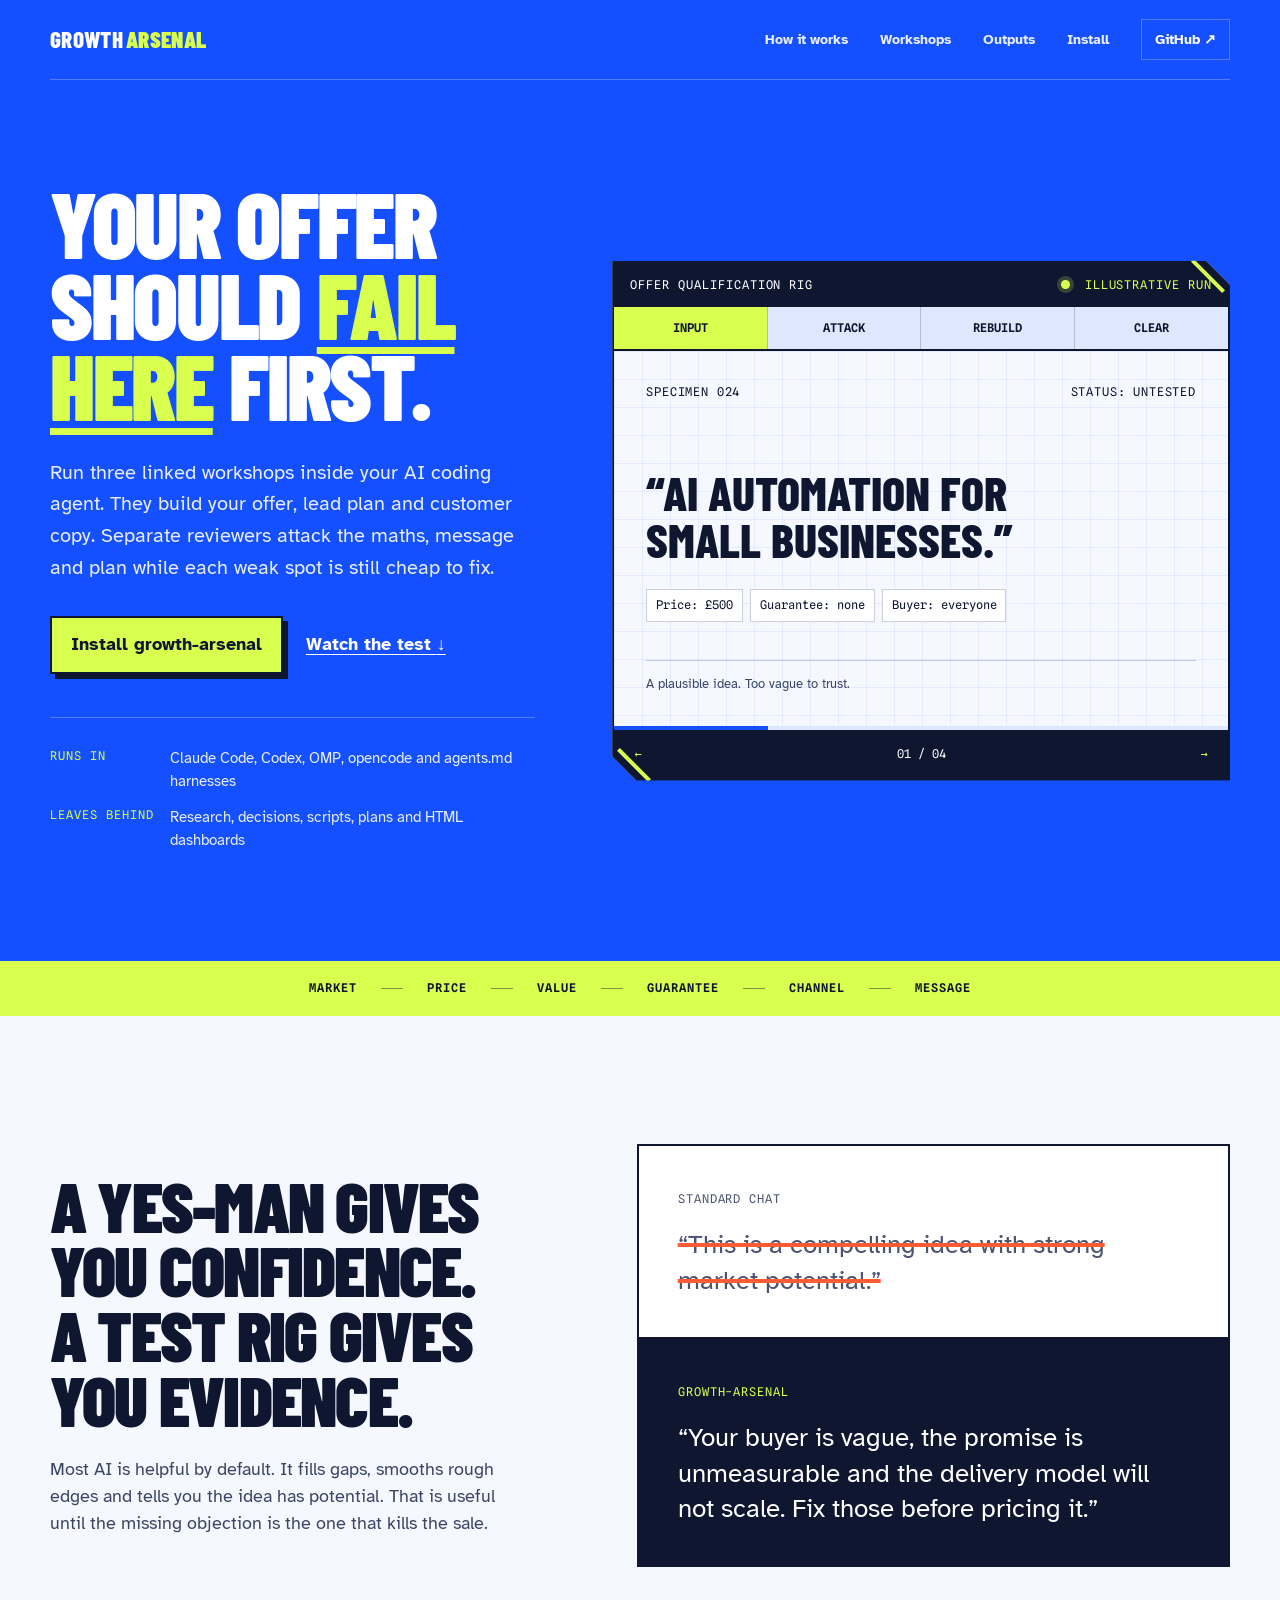
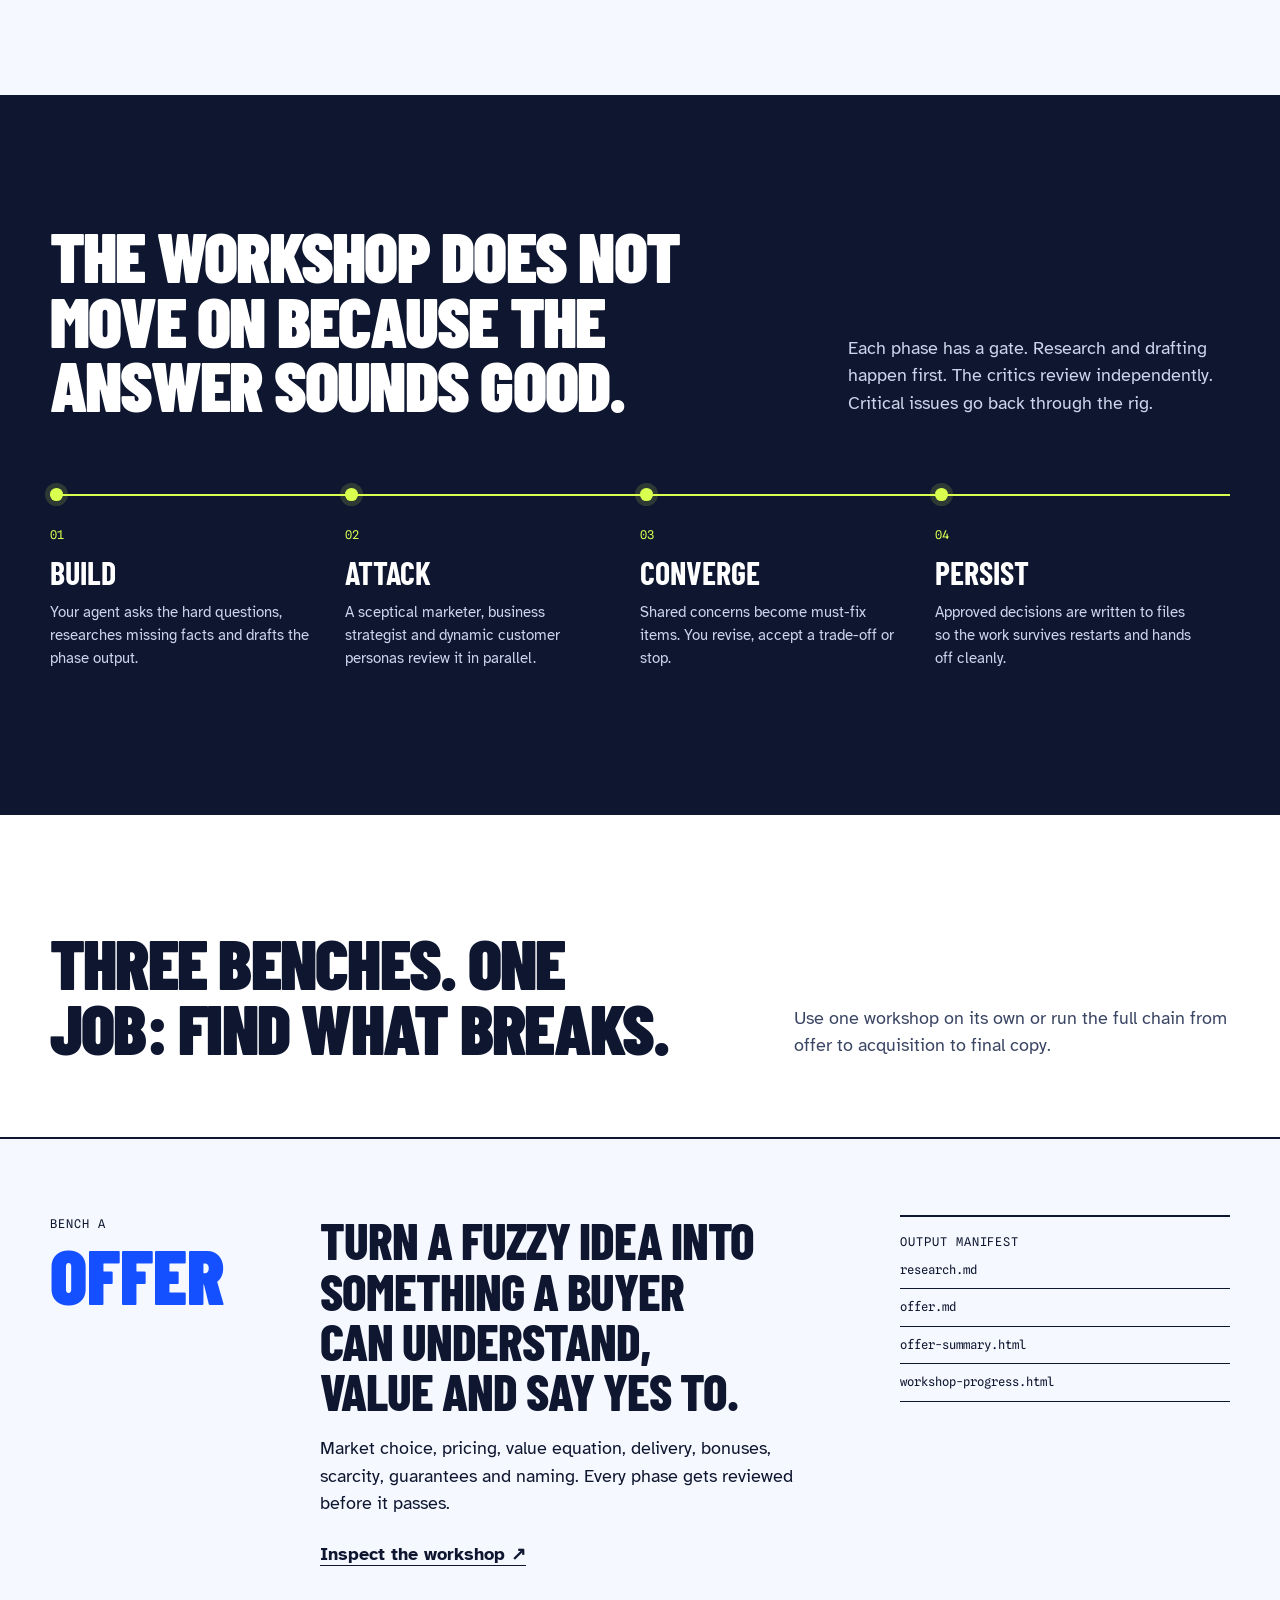
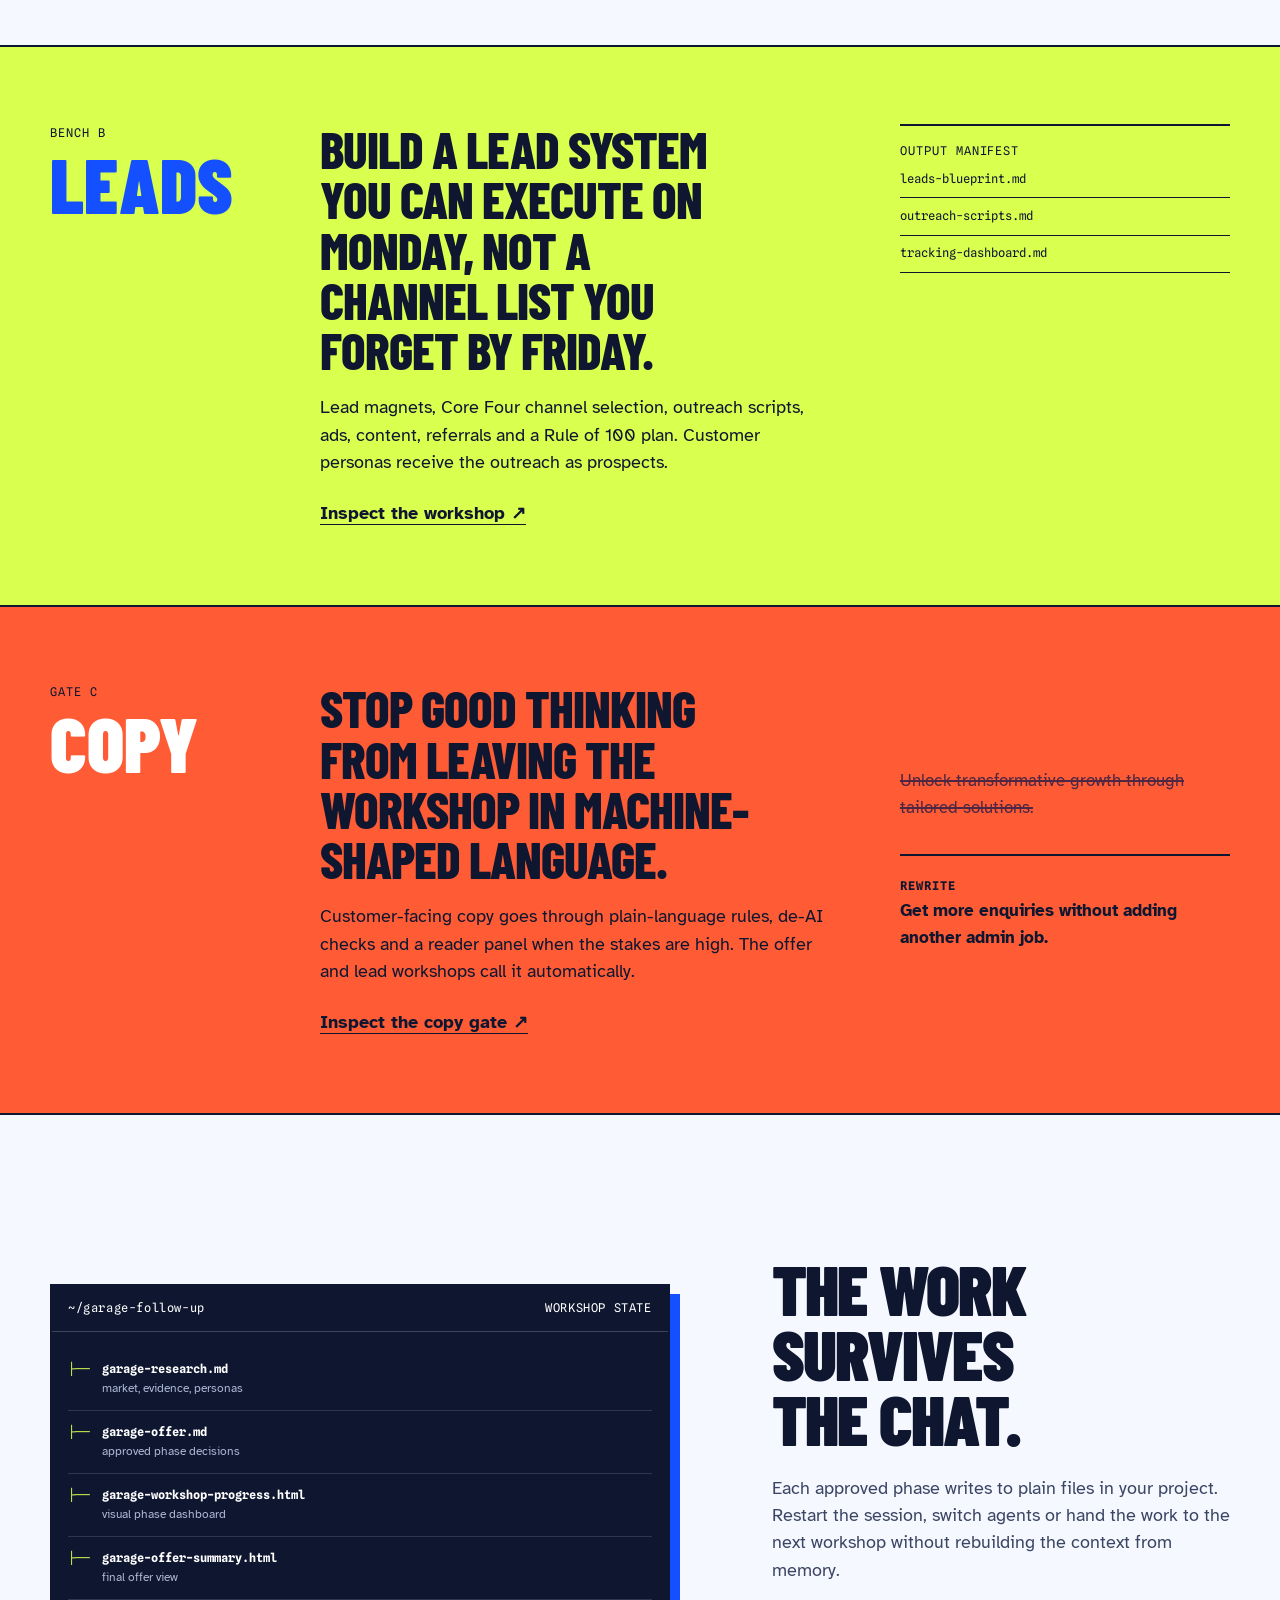
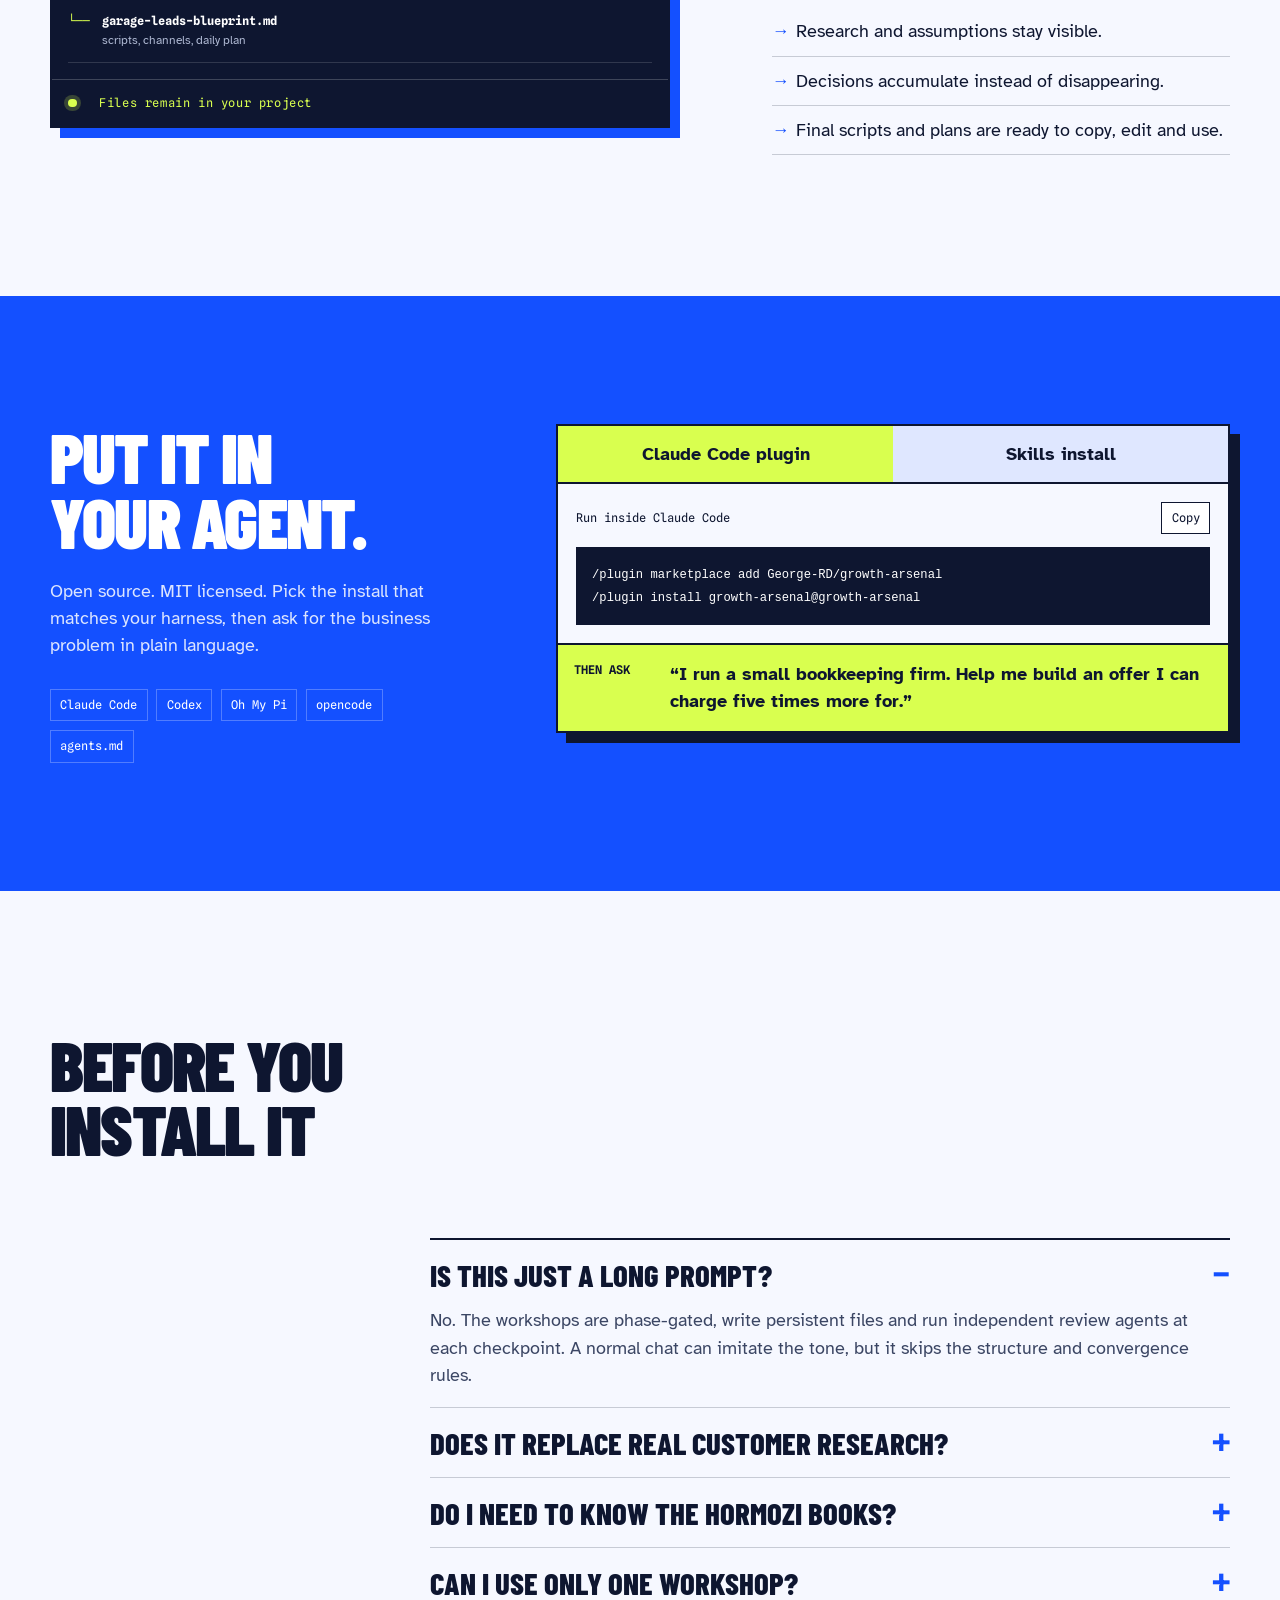
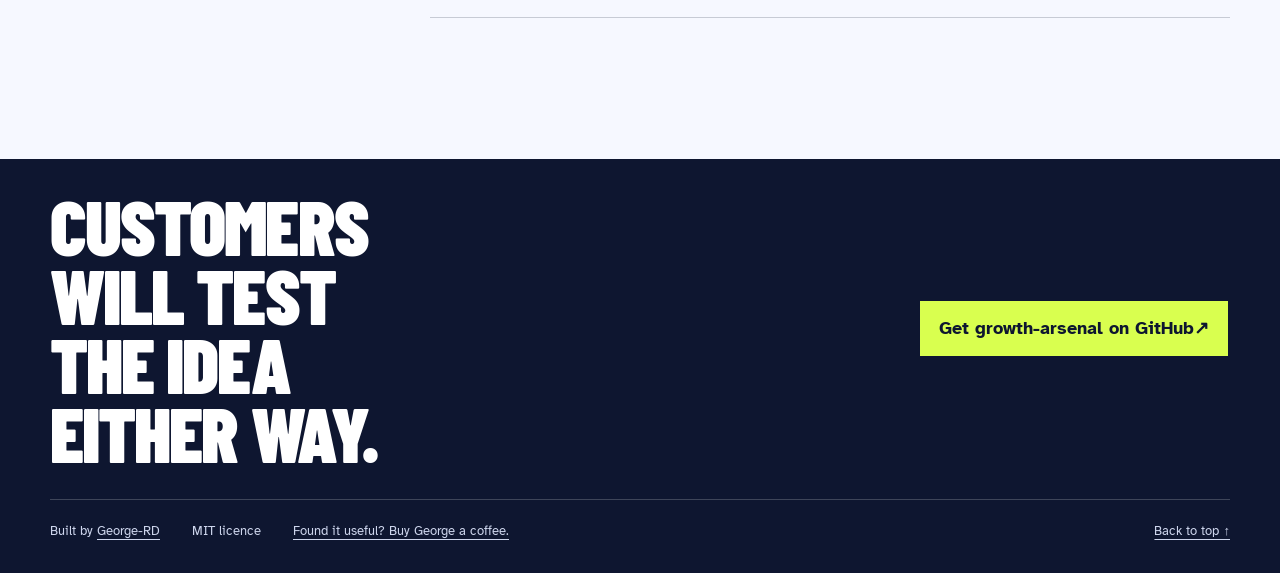
==== commit d9dbda93: "Apply the re-evaluated hybrid hero to GitHub Pages" ====
--- a/docs/index.html
+++ b/docs/index.html
@@ -1,4 +1,243 @@
-<!doctype html><html lang="en-GB"><head><meta charset="utf-8" /><meta name="viewport" content="width=device-width, initial-scale=1" /><meta name="theme-color" content="#1450ff" /><title>growth-arsenal | Stress-test your offer before customers do</title><meta name="description" content="Open-source business growth workshops that run inside your AI coding agent. Adversarial agent teams test your offer, lead generation plan and customer-facing copy before you ship." /><meta property="og:title" content="growth-arsenal" /><meta property="og:description" content="Your offer should fail here first. Run adversarial business workshops inside your AI coding agent." /><meta property="og:type" content="website" /><meta property="og:url" content="https://george-rd.github.io/growth-arsenal/" /><meta property="og:image" content="https://george-rd.github.io/growth-arsenal/og-card.png" /><meta property="og:image:width" content="600" /><meta property="og:image:height" content="315" /><meta property="og:image:alt" content="growth-arsenal offer qualification rig" /><meta name="twitter:card" content="summary_large_image" /><meta name="twitter:image" content="https://george-rd.github.io/growth-arsenal/og-card.png" /><link rel="canonical" href="https://george-rd.github.io/growth-arsenal/" /><link rel="icon" href="favicon.svg" type="image/svg+xml" /><link rel="preconnect" href="https://fonts.googleapis.com" /><link rel="preconnect" href="https://fonts.gstatic.com" crossorigin /><link href="https://fonts.googleapis.com/css2?family=Atkinson+Hyperlegible:wght@400;700&family=Barlow+Condensed:wght@700;800;900&family=Spline+Sans+Mono:wght@500;600&display=swap" rel="stylesheet" /><link rel="stylesheet" href="styles.css" /> <script>document.documentElement.classList.add('js')</script> <script src="script.js" defer></script></head><body><!-- THESIS: growth-arsenal is a destructive test lab for business ideas, not another polished AI landing page or literal weapons theme. OWN-WORLD: cobalt test bays, high-visibility yellow controls, navy ink, clipped instrument panels, calibration marks and condensed industrial type. STORY: the visitor sees a weak offer enter the rig, watches independent agents attack it, understands the three workshops and installs the toolkit. FIRST VIEWPORT: blunt promise on the left, working four-stage offer test on the right, installation action visible without scrolling. FORM: an industrial qualification console, chosen over the category-standard centred SaaS hero and card grid. FINISH: unreviewed and undocumented is unfinished; this build ends with the finish review, the verdict, and DESIGN.md --><a class="skip-link" href="#main">Skip to content</a><div class="hero-shell" id="top"><header class="site-header frame"><a class="wordmark" href="#top" aria-label="growth-arsenal home"><span>growth</span><strong>arsenal</strong></a><nav aria-label="Primary navigation"><a href="#rig">How it works</a><a href="#workshops">Workshops</a><a href="#outputs">Outputs</a><a href="#install">Install</a></nav><a class="header-github" href="https://github.com/George-RD/growth-arsenal">GitHub <span aria-hidden="true">↗</span></a></header><main id="main"><section class="hero frame" aria-labelledby="hero-title"><div class="hero-copy"><h1 id="hero-title">Your offer should <em>fail here</em> first.</h1><p class="hero-lede">Run business growth workshops inside your AI coding agent. Independent agents attack the offer, the maths, the message and the plan while every weak spot is still cheap to fix.</p><div class="hero-actions"><a class="button button-primary" href="#install">Install growth-arsenal</a><a class="text-link" href="#rig">Watch the test <span aria-hidden="true">↓</span></a></div><dl class="hero-facts" aria-label="Product facts"><div><dt>Runs in</dt><dd>Claude Code, Codex, OMP, opencode and agents.md harnesses</dd></div><div><dt>Leaves behind</dt><dd>Research, decisions, scripts, plans and HTML dashboards</dd></div></dl></div><div class="test-rig" id="rig" data-rig><div class="rig-topline"><span>OFFER QUALIFICATION RIG</span><span class="rig-live"><i aria-hidden="true"></i> ILLUSTRATIVE RUN</span></div><div class="rig-stage-tabs" role="tablist" aria-label="Offer test stages"><button role="tab" aria-selected="true" aria-controls="rig-panel-original" id="rig-tab-original" data-rig-tab="0">Input</button><button role="tab" aria-selected="false" aria-controls="rig-panel-attack" id="rig-tab-attack" data-rig-tab="1" tabindex="-1">Attack</button><button role="tab" aria-selected="false" aria-controls="rig-panel-rebuild" id="rig-tab-rebuild" data-rig-tab="2" tabindex="-1">Rebuild</button><button role="tab" aria-selected="false" aria-controls="rig-panel-cleared" id="rig-tab-cleared" data-rig-tab="3" tabindex="-1">Clear</button></div><div class="rig-screen" aria-live="polite"><section class="rig-panel is-active" role="tabpanel" id="rig-panel-original" aria-labelledby="rig-tab-original" data-rig-panel="0"><div class="specimen-meta"><span>SPECIMEN 024</span><span>STATUS: UNTESTED</span></div><blockquote>“AI automation for small businesses.”</blockquote><div class="input-notes"><span>Price: £500</span><span>Guarantee: none</span><span>Buyer: everyone</span></div><p class="screen-note">A plausible idea. Too vague to trust.</p></section><section class="rig-panel" role="tabpanel" id="rig-panel-attack" aria-labelledby="rig-tab-attack" data-rig-panel="1" hidden><div class="specimen-meta"><span>ADVERSARIAL REVIEW</span><span>STATUS: 3 FAILURES</span></div><ol class="attack-list"><li><b>Marketer</b><span>No sharp buyer or urgent outcome.</span><strong>FAIL</strong></li><li><b>Strategist</b><span>Custom delivery destroys the margin.</span><strong>FAIL</strong></li><li><b>Buyer “Nadia”</b><span>“I cannot tell what I get by Friday.”</span><strong>FAIL</strong></li></ol><p class="screen-note">When two agents flag the same issue, the phase does not pass.</p></section><section class="rig-panel" role="tabpanel" id="rig-panel-rebuild" aria-labelledby="rig-tab-rebuild" data-rig-panel="2" hidden><div class="specimen-meta"><span>REVISION 02</span><span>STATUS: RETESTING</span></div><blockquote>“A five-day enquiry follow-up system for independent garages, installed with your existing inbox.”</blockquote><div class="change-log"><span>Buyer narrowed</span><span>Outcome made visible</span><span>Delivery standardised</span></div><p class="screen-note">The workshop fixes the decision, then runs the critics again.</p></section><section class="rig-panel" role="tabpanel" id="rig-panel-cleared" aria-labelledby="rig-tab-cleared" data-rig-panel="3" hidden><div class="specimen-meta"><span>QUALIFICATION RESULT</span><span>STATUS: CLEAR TO TEST</span></div><div class="clearance-mark" aria-label="Passed adversarial review"><span>PASS</span><small>NO CRITICAL FLAGS</small></div><ul class="output-list"><li>offer.md</li><li>research.md</li><li>offer-summary.html</li></ul><p class="screen-note">Stronger does not mean proven. Real customers still decide.</p></section></div><div class="rig-progress" aria-hidden="true"><i data-rig-progress></i></div><div class="rig-controls"><button type="button" data-rig-prev aria-label="Show previous test stage">←</button><span data-rig-count>01 / 04</span><button type="button" data-rig-next aria-label="Show next test stage">→</button></div></div></section><div class="test-strip" aria-hidden="true"><span>MARKET</span><i></i><span>PRICE</span><i></i><span>VALUE</span><i></i><span>GUARANTEE</span><i></i><span>CHANNEL</span><i></i><span>MESSAGE</span></div></div><section class="principle-section frame" aria-labelledby="principle-title"><div class="principle-copy"><h2 id="principle-title">A yes-man gives you confidence. A test rig gives you evidence.</h2><p>Most AI is helpful by default. It fills gaps, smooths rough edges and tells you the idea has potential. That is useful until the missing objection is the one that kills the sale.</p></div><div class="comparison" aria-label="Difference between a standard AI response and growth-arsenal"><div class="comparison-soft"><span>STANDARD CHAT</span><p>“This is a compelling idea with strong market potential.”</p></div><div class="comparison-hard"><span>GROWTH-ARSENAL</span><p>“Your buyer is vague, the promise is unmeasurable and the delivery model will not scale. Fix those before pricing it.”</p></div></div></section><section class="sequence-section" aria-labelledby="sequence-title"><div class="frame sequence-head"><h2 id="sequence-title">The workshop does not move on because the answer sounds good.</h2><p>Each phase has a gate. Research and drafting happen first. The critics review independently. Critical issues go back through the rig.</p></div><ol class="sequence frame"><li><span>01</span><h3>Build</h3><p>Your agent asks the hard questions, researches missing facts and drafts the phase output.</p></li><li><span>02</span><h3>Attack</h3><p>A sceptical marketer, business strategist and dynamic customer personas review it in parallel.</p></li><li><span>03</span><h3>Converge</h3><p>Shared concerns become must-fix items. You revise, accept a trade-off or stop.</p></li><li><span>04</span><h3>Persist</h3><p>Approved decisions are written to files so the work survives restarts and hands off cleanly.</p></li></ol></section><section class="workshops-section" id="workshops" aria-labelledby="workshops-title"><div class="frame workshops-intro"><h2 id="workshops-title">Three benches. One job: find what breaks.</h2><p>Use one workshop on its own or run the full chain from offer to acquisition to final copy.</p></div><article class="workshop-row offer-bench"><div class="frame workshop-inner"><div class="bench-id"><span>BENCH A</span><strong>OFFER</strong></div><div class="bench-copy"><h3>Turn a fuzzy idea into something a buyer can understand, value and say yes to.</h3><p>Market choice, pricing, value equation, delivery, bonuses, scarcity, guarantees and naming. Every phase gets reviewed before it passes.</p><a href="https://github.com/George-RD/growth-arsenal/tree/main/skills/grandslam-offer">Inspect the workshop <span aria-hidden="true">↗</span></a></div><div class="bench-output"><span>OUTPUT MANIFEST</span><code>research.md</code><code>offer.md</code><code>offer-summary.html</code><code>workshop-progress.html</code></div></div></article><article class="workshop-row leads-bench"><div class="frame workshop-inner"><div class="bench-id"><span>BENCH B</span><strong>LEADS</strong></div><div class="bench-copy"><h3>Build a lead system you can execute on Monday, not a channel list you forget by Friday.</h3><p>Lead magnets, Core Four channel selection, outreach scripts, ads, content, referrals and a Rule of 100 plan. Customer personas receive the outreach as prospects.</p><a href="https://github.com/George-RD/growth-arsenal/tree/main/skills/hundred-million-leads">Inspect the workshop <span aria-hidden="true">↗</span></a></div><div class="bench-output"><span>OUTPUT MANIFEST</span><code>leads-blueprint.md</code><code>outreach-scripts.md</code><code>tracking-dashboard.md</code></div></div></article><article class="workshop-row copy-bench"><div class="frame workshop-inner"><div class="bench-id"><span>GATE C</span><strong>COPY</strong></div><div class="bench-copy"><h3>Stop good thinking from leaving the workshop in machine-shaped language.</h3><p>Customer-facing copy goes through plain-language rules, de-AI checks and a reader panel when the stakes are high. The offer and lead workshops call it automatically.</p><a href="https://github.com/George-RD/growth-arsenal/tree/main/skills/business-copy-style">Inspect the copy gate <span aria-hidden="true">↗</span></a></div><div class="copy-sample" aria-label="Example copy correction"><del>Unlock transformative growth through tailored solutions.</del><ins>Get more enquiries without adding another admin job.</ins></div></div></article></section><section class="outputs-section frame" id="outputs" aria-labelledby="outputs-title"><div class="file-console" aria-label="Example project output files"><div class="console-bar"><span>~/garage-follow-up</span><span>WORKSHOP STATE</span></div><ul><li><span>├──</span><b>garage-research.md</b><small>market, evidence, personas</small></li><li><span>├──</span><b>garage-offer.md</b><small>approved phase decisions</small></li><li><span>├──</span><b>garage-workshop-progress.html</b><small>visual phase dashboard</small></li><li><span>├──</span><b>garage-offer-summary.html</b><small>final offer view</small></li><li><span>└──</span><b>garage-leads-blueprint.md</b><small>scripts, channels, daily plan</small></li></ul><div class="console-status"><i></i> Files remain in your project</div></div><div class="outputs-copy"><h2 id="outputs-title">The work survives the chat.</h2><p>Each approved phase writes to plain files in your project. Restart the session, switch agents or hand the work to the next workshop without rebuilding the context from memory.</p><ul><li>Research and assumptions stay visible.</li><li>Decisions accumulate instead of disappearing.</li><li>Final scripts and plans are ready to copy, edit and use.</li></ul></div></section><section class="install-section" id="install" aria-labelledby="install-title"><div class="frame install-layout"><div class="install-copy"><h2 id="install-title">Put it in your agent.</h2><p>Open source. MIT licensed. Pick the install that matches your harness, then ask for the business problem in plain language.</p><div class="harnesses" aria-label="Supported harnesses"><span>Claude Code</span><span>Codex</span><span>Oh My Pi</span><span>opencode</span><span>agents.md</span></div></div><div class="install-console" data-install><div class="install-tabs" role="tablist" aria-label="Installation method"><button role="tab" aria-selected="true" aria-controls="install-plugin" id="install-tab-plugin" data-install-tab="plugin">Claude Code plugin</button><button role="tab" aria-selected="false" aria-controls="install-cli" id="install-tab-cli" data-install-tab="cli" tabindex="-1">Skills install</button></div><section class="install-panel" role="tabpanel" id="install-plugin" aria-labelledby="install-tab-plugin" data-install-panel="plugin"><div class="code-label"><span>Run inside Claude Code</span><button type="button" data-copy="#plugin-code">Copy</button></div> <pre id="plugin-code"><code>/plugin marketplace add George-RD/growth-arsenal
-/plugin install growth-arsenal@growth-arsenal</code></pre> </section><section class="install-panel" role="tabpanel" id="install-cli" aria-labelledby="install-tab-cli" data-install-panel="cli" hidden><div class="code-label"><span>Clone once, then choose a harness</span><button type="button" data-copy="#cli-code">Copy</button></div> <pre id="cli-code"><code>git clone https://github.com/George-RD/growth-arsenal
+<!doctype html>
+<html lang="en-GB">
+<head>
+  <meta charset="utf-8" />
+  <meta name="viewport" content="width=device-width, initial-scale=1" />
+  <meta name="theme-color" content="#1450ff" />
+  <title>growth-arsenal | Stress-test your offer before customers do</title>
+  <meta name="description" content="Three linked business growth workshops inside your AI coding agent. Independent reviewers test your offer, lead plan and customer copy before you ship." />
+  <meta property="og:title" content="growth-arsenal" />
+  <meta property="og:description" content="Your offer should fail here first. Build the offer, lead plan and customer copy inside your AI coding agent." />
+  <meta property="og:type" content="website" />
+  <meta property="og:url" content="https://george-rd.github.io/growth-arsenal/" />
+  <meta property="og:image" content="https://george-rd.github.io/growth-arsenal/og-card.png" />
+  <meta property="og:image:width" content="600" />
+  <meta property="og:image:height" content="315" />
+  <meta property="og:image:alt" content="growth-arsenal offer qualification rig" />
+  <meta name="twitter:card" content="summary_large_image" />
+  <meta name="twitter:image" content="https://george-rd.github.io/growth-arsenal/og-card.png" />
+  <link rel="canonical" href="https://george-rd.github.io/growth-arsenal/" />
+  <link rel="icon" href="favicon.svg" type="image/svg+xml" />
+  <link rel="preconnect" href="https://fonts.googleapis.com" />
+  <link rel="preconnect" href="https://fonts.gstatic.com" crossorigin />
+  <link href="https://fonts.googleapis.com/css2?family=Atkinson+Hyperlegible:wght@400;700&family=Barlow+Condensed:wght@700;800;900&family=Spline+Sans+Mono:wght@500;600&display=swap" rel="stylesheet" />
+  <link rel="stylesheet" href="styles.css" />
+  <script>document.documentElement.classList.add('js')</script>
+  <script src="script.js" defer></script>
+</head>
+<body>
+  <!-- THESIS: growth-arsenal is a destructive test lab for business ideas, not another polished AI landing page or literal weapons theme. OWN-WORLD: cobalt test bays, high-visibility yellow controls, navy ink, clipped instrument panels, calibration marks and condensed industrial type. STORY: the visitor sees a weak offer enter the rig, watches independent agents attack it, understands the three workshops and installs the toolkit. FIRST VIEWPORT: blunt promise on the left, working four-stage offer test on the right, installation action visible without scrolling. FORM: an industrial qualification console, chosen over the category-standard centred SaaS hero and card grid. FINISH: unreviewed and undocumented is unfinished; this build ends with the finish review, the verdict, and DESIGN.md -->
+  <a class="skip-link" href="#main">Skip to content</a>
+
+  <div class="hero-shell" id="top">
+    <header class="site-header frame">
+      <a class="wordmark" href="#top" aria-label="growth-arsenal home"><span>growth</span><strong>arsenal</strong></a>
+      <nav aria-label="Primary navigation">
+        <a href="#rig">How it works</a>
+        <a href="#workshops">Workshops</a>
+        <a href="#outputs">Outputs</a>
+        <a href="#install">Install</a>
+      </nav>
+      <a class="header-github" href="https://github.com/George-RD/growth-arsenal">GitHub <span aria-hidden="true">↗</span></a>
+    </header>
+
+    <main id="main">
+      <section class="hero frame" aria-labelledby="hero-title">
+        <div class="hero-copy">
+          <h1 id="hero-title">Your offer should <em>fail here</em> first.</h1>
+          <p class="hero-lede">Run three linked workshops inside your AI coding agent. They build your offer, lead plan and customer copy. Separate reviewers attack the maths, message and plan while each weak spot is still cheap to fix.</p>
+          <div class="hero-actions">
+            <a class="button button-primary" href="#install">Install growth-arsenal</a>
+            <a class="text-link" href="#rig">Watch the test <span aria-hidden="true">↓</span></a>
+          </div>
+          <dl class="hero-facts" aria-label="Product facts">
+            <div><dt>Runs in</dt><dd>Claude Code, Codex, OMP, opencode and agents.md harnesses</dd></div>
+            <div><dt>Leaves behind</dt><dd>Research, decisions, scripts, plans and HTML dashboards</dd></div>
+          </dl>
+        </div>
+
+        <div class="test-rig" id="rig" data-rig>
+          <div class="rig-topline"><span>OFFER QUALIFICATION RIG</span><span class="rig-live"><i aria-hidden="true"></i> ILLUSTRATIVE RUN</span></div>
+          <div class="rig-stage-tabs" role="tablist" aria-label="Offer test stages">
+            <button role="tab" aria-selected="true" aria-controls="rig-panel-original" id="rig-tab-original" data-rig-tab="0">Input</button>
+            <button role="tab" aria-selected="false" aria-controls="rig-panel-attack" id="rig-tab-attack" data-rig-tab="1" tabindex="-1">Attack</button>
+            <button role="tab" aria-selected="false" aria-controls="rig-panel-rebuild" id="rig-tab-rebuild" data-rig-tab="2" tabindex="-1">Rebuild</button>
+            <button role="tab" aria-selected="false" aria-controls="rig-panel-cleared" id="rig-tab-cleared" data-rig-tab="3" tabindex="-1">Clear</button>
+          </div>
+          <div class="rig-screen" aria-live="polite">
+            <section class="rig-panel is-active" role="tabpanel" id="rig-panel-original" aria-labelledby="rig-tab-original" data-rig-panel="0">
+              <div class="specimen-meta"><span>SPECIMEN 024</span><span>STATUS: UNTESTED</span></div>
+              <blockquote>“AI automation for small businesses.”</blockquote>
+              <div class="input-notes"><span>Price: £500</span><span>Guarantee: none</span><span>Buyer: everyone</span></div>
+              <p class="screen-note">A plausible idea. Too vague to trust.</p>
+            </section>
+            <section class="rig-panel" role="tabpanel" id="rig-panel-attack" aria-labelledby="rig-tab-attack" data-rig-panel="1" hidden>
+              <div class="specimen-meta"><span>ADVERSARIAL REVIEW</span><span>STATUS: 3 FAILURES</span></div>
+              <ol class="attack-list">
+                <li><b>Marketer</b><span>No sharp buyer or urgent outcome.</span><strong>FAIL</strong></li>
+                <li><b>Strategist</b><span>Custom delivery destroys the margin.</span><strong>FAIL</strong></li>
+                <li><b>Buyer “Nadia”</b><span>“I cannot tell what I get by Friday.”</span><strong>FAIL</strong></li>
+              </ol>
+              <p class="screen-note">When two agents flag the same issue, the phase does not pass.</p>
+            </section>
+            <section class="rig-panel" role="tabpanel" id="rig-panel-rebuild" aria-labelledby="rig-tab-rebuild" data-rig-panel="2" hidden>
+              <div class="specimen-meta"><span>REVISION 02</span><span>STATUS: RETESTING</span></div>
+              <blockquote>“A five-day enquiry follow-up system for independent garages, installed with your existing inbox.”</blockquote>
+              <div class="change-log"><span>Buyer narrowed</span><span>Outcome made visible</span><span>Delivery standardised</span></div>
+              <p class="screen-note">The workshop fixes the decision, then runs the critics again.</p>
+            </section>
+            <section class="rig-panel" role="tabpanel" id="rig-panel-cleared" aria-labelledby="rig-tab-cleared" data-rig-panel="3" hidden>
+              <div class="specimen-meta"><span>QUALIFICATION RESULT</span><span>STATUS: CLEAR TO TEST</span></div>
+              <div class="clearance-mark" aria-label="Passed adversarial review"><span>PASS</span><small>NO CRITICAL FLAGS</small></div>
+              <ul class="output-list"><li>offer.md</li><li>research.md</li><li>offer-summary.html</li></ul>
+              <p class="screen-note">Stronger does not mean proven. Real customers still decide.</p>
+            </section>
+          </div>
+          <div class="rig-progress" aria-hidden="true"><i data-rig-progress></i></div>
+          <div class="rig-controls">
+            <button type="button" data-rig-prev aria-label="Show previous test stage">←</button>
+            <span data-rig-count>01 / 04</span>
+            <button type="button" data-rig-next aria-label="Show next test stage">→</button>
+          </div>
+        </div>
+      </section>
+
+      <div class="test-strip" aria-hidden="true"><span>MARKET</span><i></i><span>PRICE</span><i></i><span>VALUE</span><i></i><span>GUARANTEE</span><i></i><span>CHANNEL</span><i></i><span>MESSAGE</span></div>
+  </div>
+
+      <section class="principle-section frame" aria-labelledby="principle-title">
+        <div class="principle-copy">
+          <h2 id="principle-title">A yes-man gives you confidence. A test rig gives you evidence.</h2>
+          <p>Most AI is helpful by default. It fills gaps, smooths rough edges and tells you the idea has potential. That is useful until the missing objection is the one that kills the sale.</p>
+        </div>
+        <div class="comparison" aria-label="Difference between a standard AI response and growth-arsenal">
+          <div class="comparison-soft"><span>STANDARD CHAT</span><p>“This is a compelling idea with strong market potential.”</p></div>
+          <div class="comparison-hard"><span>GROWTH-ARSENAL</span><p>“Your buyer is vague, the promise is unmeasurable and the delivery model will not scale. Fix those before pricing it.”</p></div>
+        </div>
+      </section>
+
+      <section class="sequence-section" aria-labelledby="sequence-title">
+        <div class="frame sequence-head">
+          <h2 id="sequence-title">The workshop does not move on because the answer sounds good.</h2>
+          <p>Each phase has a gate. Research and drafting happen first. The critics review independently. Critical issues go back through the rig.</p>
+        </div>
+        <ol class="sequence frame">
+          <li><span>01</span><h3>Build</h3><p>Your agent asks the hard questions, researches missing facts and drafts the phase output.</p></li>
+          <li><span>02</span><h3>Attack</h3><p>A sceptical marketer, business strategist and dynamic customer personas review it in parallel.</p></li>
+          <li><span>03</span><h3>Converge</h3><p>Shared concerns become must-fix items. You revise, accept a trade-off or stop.</p></li>
+          <li><span>04</span><h3>Persist</h3><p>Approved decisions are written to files so the work survives restarts and hands off cleanly.</p></li>
+        </ol>
+      </section>
+
+      <section class="workshops-section" id="workshops" aria-labelledby="workshops-title">
+        <div class="frame workshops-intro">
+          <h2 id="workshops-title">Three benches. One job: find what breaks.</h2>
+          <p>Use one workshop on its own or run the full chain from offer to acquisition to final copy.</p>
+        </div>
+        <article class="workshop-row offer-bench">
+          <div class="frame workshop-inner">
+            <div class="bench-id"><span>BENCH A</span><strong>OFFER</strong></div>
+            <div class="bench-copy">
+              <h3>Turn a fuzzy idea into something a buyer can understand, value and say yes to.</h3>
+              <p>Market choice, pricing, value equation, delivery, bonuses, scarcity, guarantees and naming. Every phase gets reviewed before it passes.</p>
+              <a href="https://github.com/George-RD/growth-arsenal/tree/main/skills/grandslam-offer">Inspect the workshop <span aria-hidden="true">↗</span></a>
+            </div>
+            <div class="bench-output"><span>OUTPUT MANIFEST</span><code>research.md</code><code>offer.md</code><code>offer-summary.html</code><code>workshop-progress.html</code></div>
+          </div>
+        </article>
+        <article class="workshop-row leads-bench">
+          <div class="frame workshop-inner">
+            <div class="bench-id"><span>BENCH B</span><strong>LEADS</strong></div>
+            <div class="bench-copy">
+              <h3>Build a lead system you can execute on Monday, not a channel list you forget by Friday.</h3>
+              <p>Lead magnets, Core Four channel selection, outreach scripts, ads, content, referrals and a Rule of 100 plan. Customer personas receive the outreach as prospects.</p>
+              <a href="https://github.com/George-RD/growth-arsenal/tree/main/skills/hundred-million-leads">Inspect the workshop <span aria-hidden="true">↗</span></a>
+            </div>
+            <div class="bench-output"><span>OUTPUT MANIFEST</span><code>leads-blueprint.md</code><code>outreach-scripts.md</code><code>tracking-dashboard.md</code></div>
+          </div>
+        </article>
+        <article class="workshop-row copy-bench">
+          <div class="frame workshop-inner">
+            <div class="bench-id"><span>GATE C</span><strong>COPY</strong></div>
+            <div class="bench-copy">
+              <h3>Stop good thinking from leaving the workshop in machine-shaped language.</h3>
+              <p>Customer-facing copy goes through plain-language rules, de-AI checks and a reader panel when the stakes are high. The offer and lead workshops call it automatically.</p>
+              <a href="https://github.com/George-RD/growth-arsenal/tree/main/skills/business-copy-style">Inspect the copy gate <span aria-hidden="true">↗</span></a>
+            </div>
+            <div class="copy-sample" aria-label="Example copy correction"><del>Unlock transformative growth through tailored solutions.</del><ins>Get more enquiries without adding another admin job.</ins></div>
+          </div>
+        </article>
+      </section>
+
+      <section class="outputs-section frame" id="outputs" aria-labelledby="outputs-title">
+        <div class="file-console" aria-label="Example project output files">
+          <div class="console-bar"><span>~/garage-follow-up</span><span>WORKSHOP STATE</span></div>
+          <ul>
+            <li><span>├──</span><b>garage-research.md</b><small>market, evidence, personas</small></li>
+            <li><span>├──</span><b>garage-offer.md</b><small>approved phase decisions</small></li>
+            <li><span>├──</span><b>garage-workshop-progress.html</b><small>visual phase dashboard</small></li>
+            <li><span>├──</span><b>garage-offer-summary.html</b><small>final offer view</small></li>
+            <li><span>└──</span><b>garage-leads-blueprint.md</b><small>scripts, channels, daily plan</small></li>
+          </ul>
+          <div class="console-status"><i></i> Files remain in your project</div>
+        </div>
+        <div class="outputs-copy">
+          <h2 id="outputs-title">The work survives the chat.</h2>
+          <p>Each approved phase writes to plain files in your project. Restart the session, switch agents or hand the work to the next workshop without rebuilding the context from memory.</p>
+          <ul><li>Research and assumptions stay visible.</li><li>Decisions accumulate instead of disappearing.</li><li>Final scripts and plans are ready to copy, edit and use.</li></ul>
+        </div>
+      </section>
+
+      <section class="install-section" id="install" aria-labelledby="install-title">
+        <div class="frame install-layout">
+          <div class="install-copy">
+            <h2 id="install-title">Put it in your agent.</h2>
+            <p>Open source. MIT licensed. Pick the install that matches your harness, then ask for the business problem in plain language.</p>
+            <div class="harnesses" aria-label="Supported harnesses"><span>Claude Code</span><span>Codex</span><span>Oh My Pi</span><span>opencode</span><span>agents.md</span></div>
+          </div>
+          <div class="install-console" data-install>
+            <div class="install-tabs" role="tablist" aria-label="Installation method">
+              <button role="tab" aria-selected="true" aria-controls="install-plugin" id="install-tab-plugin" data-install-tab="plugin">Claude Code plugin</button>
+              <button role="tab" aria-selected="false" aria-controls="install-cli" id="install-tab-cli" data-install-tab="cli" tabindex="-1">Skills install</button>
+            </div>
+            <section class="install-panel" role="tabpanel" id="install-plugin" aria-labelledby="install-tab-plugin" data-install-panel="plugin">
+              <div class="code-label"><span>Run inside Claude Code</span><button type="button" data-copy="#plugin-code">Copy</button></div>
+              <pre id="plugin-code"><code>/plugin marketplace add George-RD/growth-arsenal
+/plugin install growth-arsenal@growth-arsenal</code></pre>
+            </section>
+            <section class="install-panel" role="tabpanel" id="install-cli" aria-labelledby="install-tab-cli" data-install-panel="cli" hidden>
+              <div class="code-label"><span>Clone once, then choose a harness</span><button type="button" data-copy="#cli-code">Copy</button></div>
+              <pre id="cli-code"><code>git clone https://github.com/George-RD/growth-arsenal
 cd growth-arsenal
-./install.sh codex   # claude | omp | opencode | agents</code></pre> </section><div class="prompt-example"><span>THEN ASK</span><p>“I run a small bookkeeping firm. Help me build an offer I can charge five times more for.”</p></div></div></div></section><section class="faq-section frame" aria-labelledby="faq-title"><h2 id="faq-title">Before you install it</h2><div class="faq-list"><details open><summary>Is this just a long prompt?</summary><p>No. The workshops are phase-gated, write persistent files and run independent review agents at each checkpoint. A normal chat can imitate the tone, but it skips the structure and convergence rules.</p></details><details><summary>Does it replace real customer research?</summary><p>No. It catches obvious gaps before customers see them. Dynamic personas are a pressure test, not proof of demand. Real buyers still decide whether the offer works.</p></details><details><summary>Do I need to know the Hormozi books?</summary><p>No. The workshops apply the relevant questions and formulas one phase at a time. The repository is an independent open-source implementation inspired by <cite>$100M Offers</cite> and <cite>$100M Leads</cite>.</p></details><details><summary>Can I use only one workshop?</summary><p>Yes. Each workshop runs on its own. The lead workshop can audit an existing offer, and the copy gate can review any customer-facing text.</p></details></div></section><footer class="site-footer"><div class="frame footer-main"><p>Customers will test the idea either way.</p><a class="button button-primary" href="https://github.com/George-RD/growth-arsenal">Get growth-arsenal on GitHub <span aria-hidden="true">↗</span></a></div><div class="frame footer-meta"><span>Built by <a href="https://github.com/George-RD">George-RD</a></span><span>MIT licence</span><a href="https://ko-fi.com/george_builds">Found it useful? Buy George a coffee.</a><a href="#top">Back to top ↑</a></div></footer></body></html>+./install.sh codex   # claude | omp | opencode | agents</code></pre>
+            </section>
+            <div class="prompt-example"><span>THEN ASK</span><p>“I run a small bookkeeping firm. Help me build an offer I can charge five times more for.”</p></div>
+          </div>
+        </div>
+      </section>
+
+      <section class="faq-section frame" aria-labelledby="faq-title">
+        <h2 id="faq-title">Before you install it</h2>
+        <div class="faq-list">
+          <details open><summary>Is this just a long prompt?</summary><p>No. The workshops are phase-gated, write persistent files and run independent review agents at each checkpoint. A normal chat can imitate the tone, but it skips the structure and convergence rules.</p></details>
+          <details><summary>Does it replace real customer research?</summary><p>No. It catches obvious gaps before customers see them. Dynamic personas are a pressure test, not proof of demand. Real buyers still decide whether the offer works.</p></details>
+          <details><summary>Do I need to know the Hormozi books?</summary><p>No. The workshops apply the relevant questions and formulas one phase at a time. The repository is an independent open-source implementation inspired by <cite>$100M Offers</cite> and <cite>$100M Leads</cite>.</p></details>
+          <details><summary>Can I use only one workshop?</summary><p>Yes. Each workshop runs on its own. The lead workshop can audit an existing offer, and the copy gate can review any customer-facing text.</p></details>
+        </div>
+      </section>
+    </main>
+
+    <footer class="site-footer">
+      <div class="frame footer-main">
+        <p>Customers will test the idea either way.</p>
+        <a class="button button-primary" href="https://github.com/George-RD/growth-arsenal">Get growth-arsenal on GitHub <span aria-hidden="true">↗</span></a>
+      </div>
+      <div class="frame footer-meta">
+        <span>Built by <a href="https://github.com/George-RD">George-RD</a></span>
+        <span>MIT licence</span>
+        <a href="https://ko-fi.com/george_builds">Found it useful? Buy George a coffee.</a>
+        <a href="#top">Back to top ↑</a>
+      </div>
+    </footer>
+</body>
+</html>
